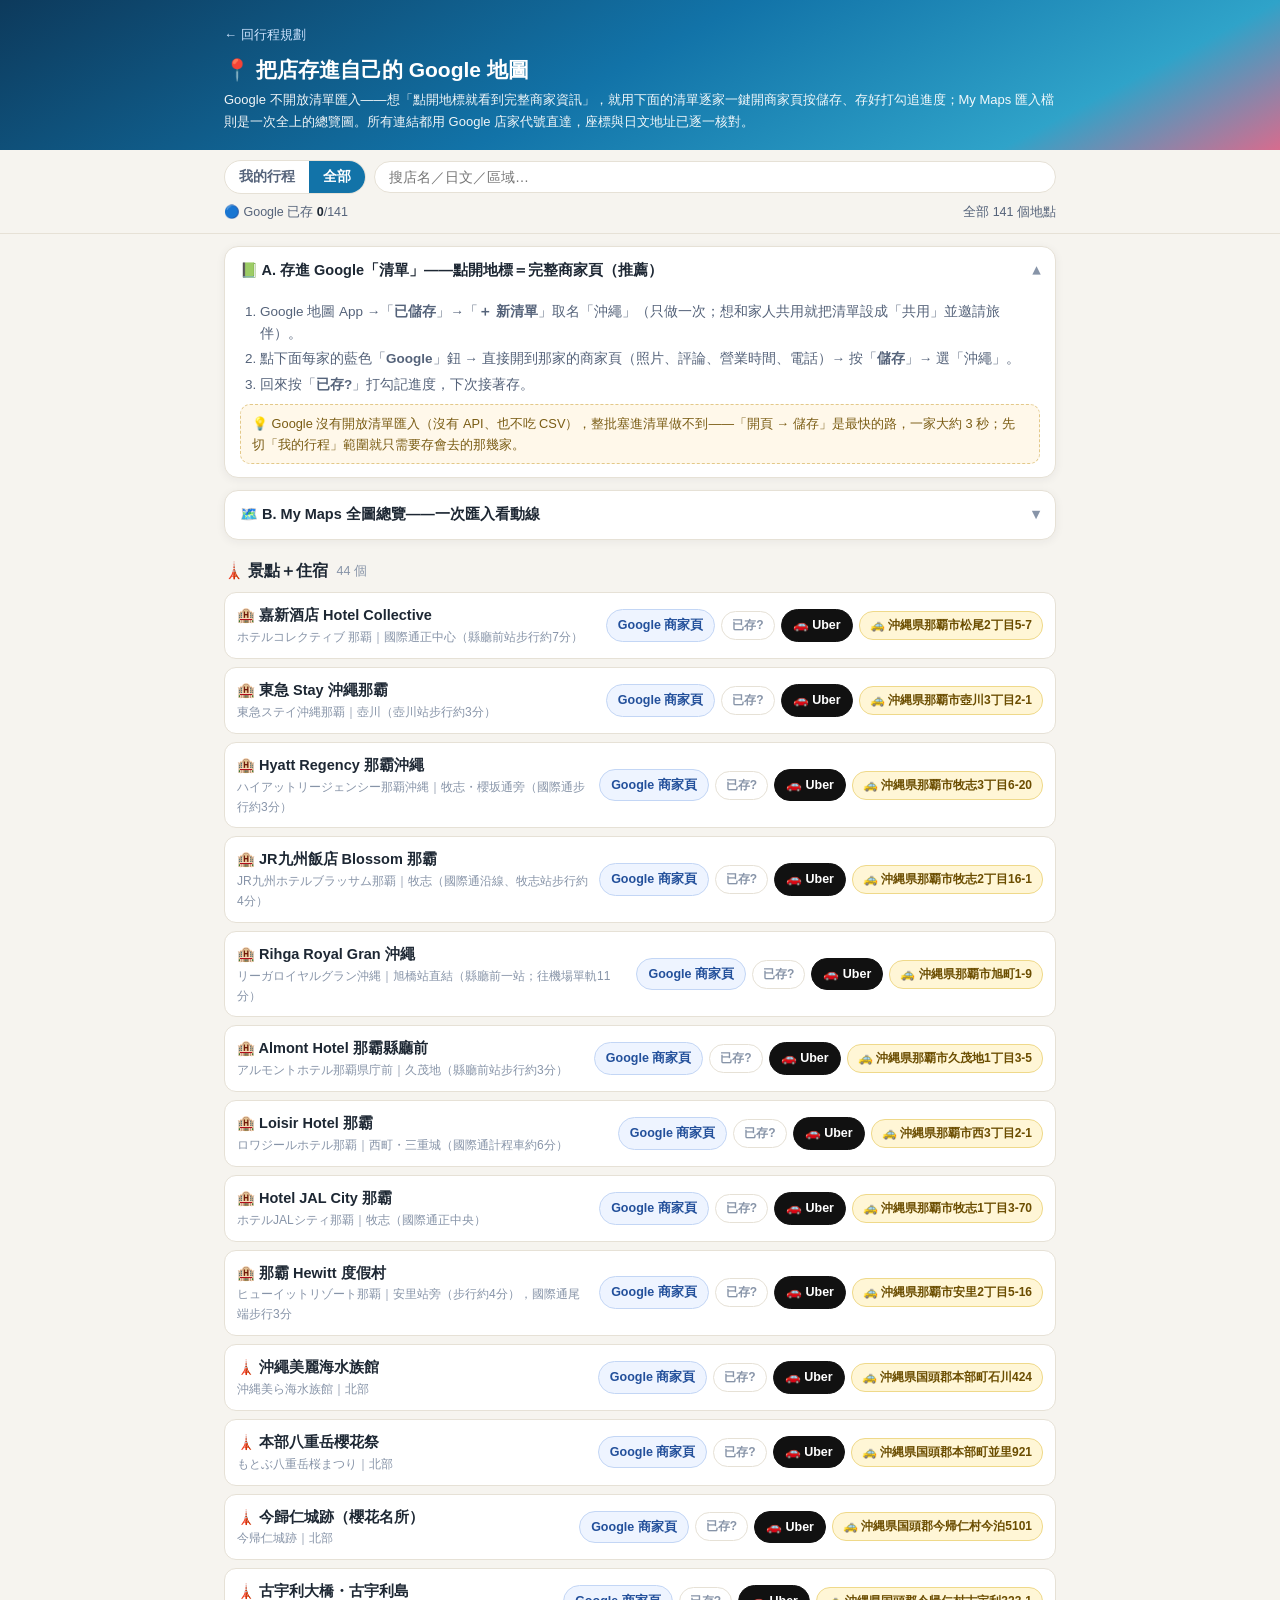
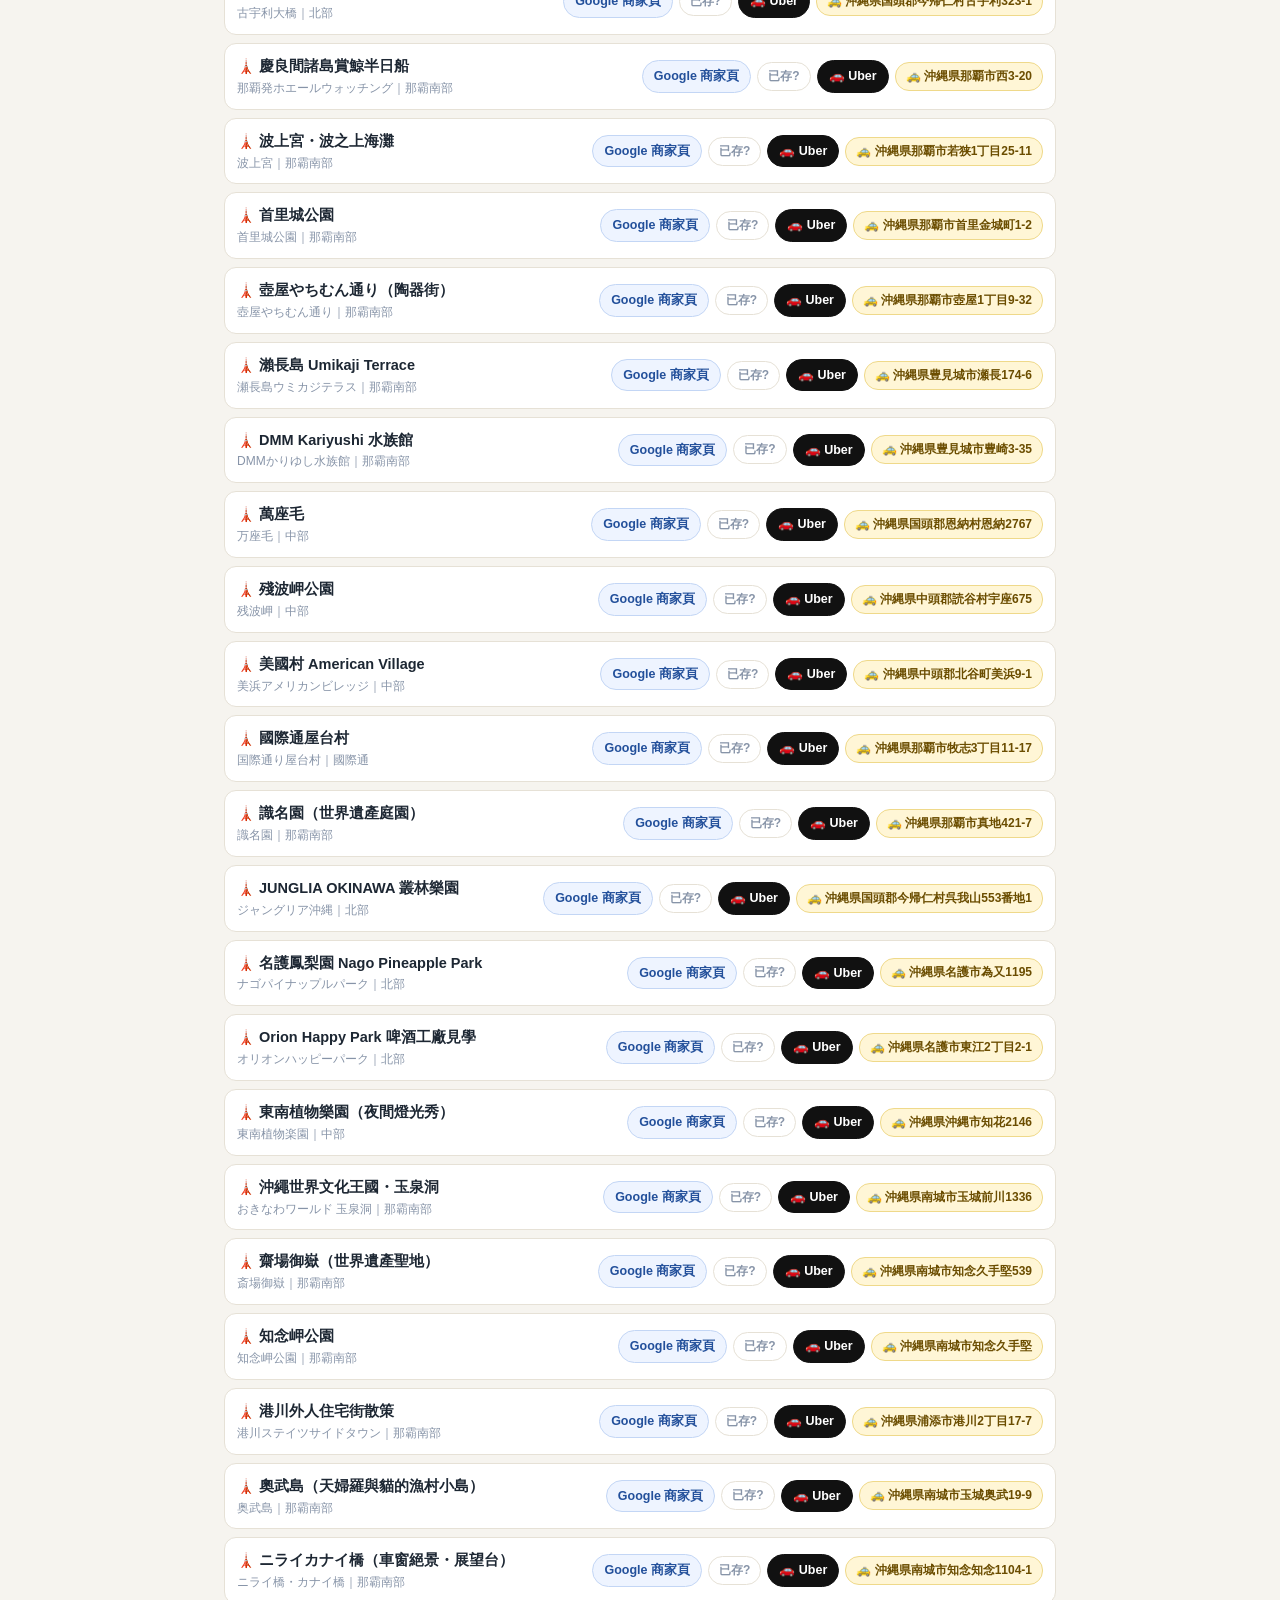
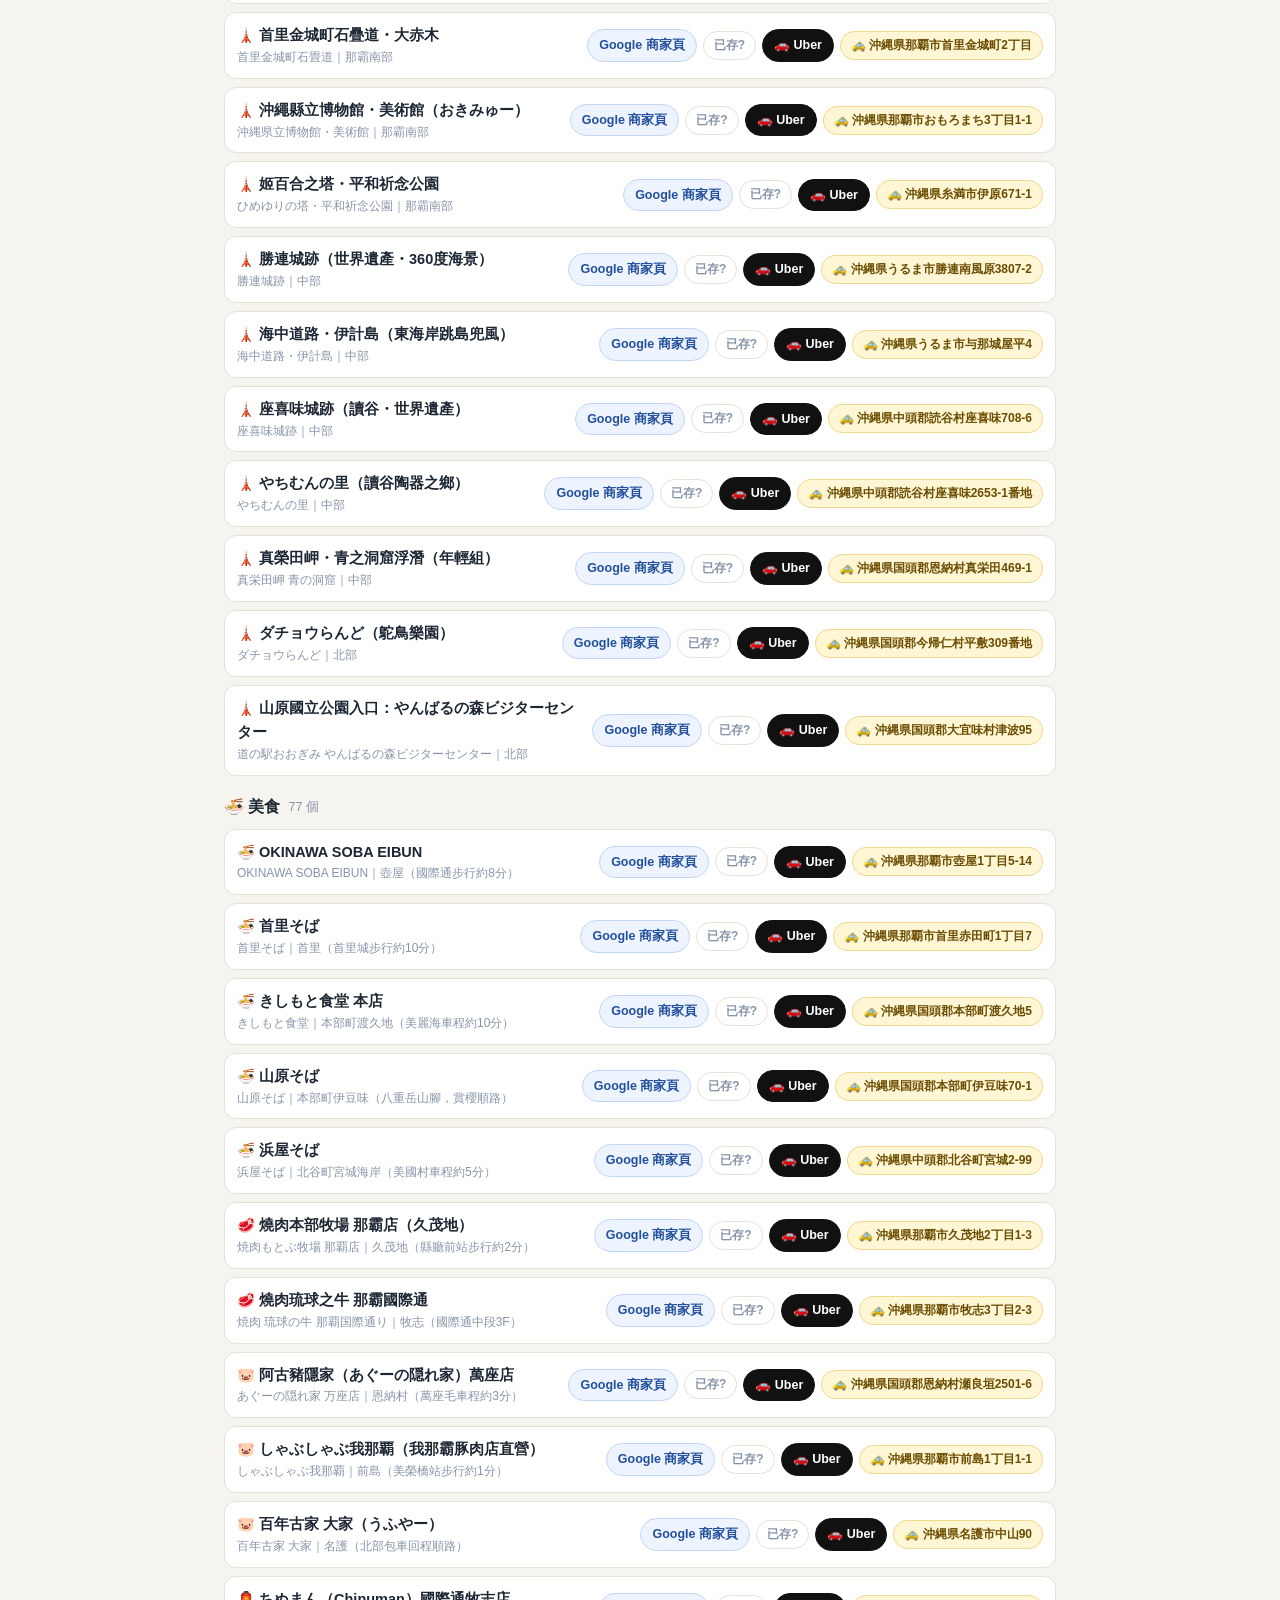
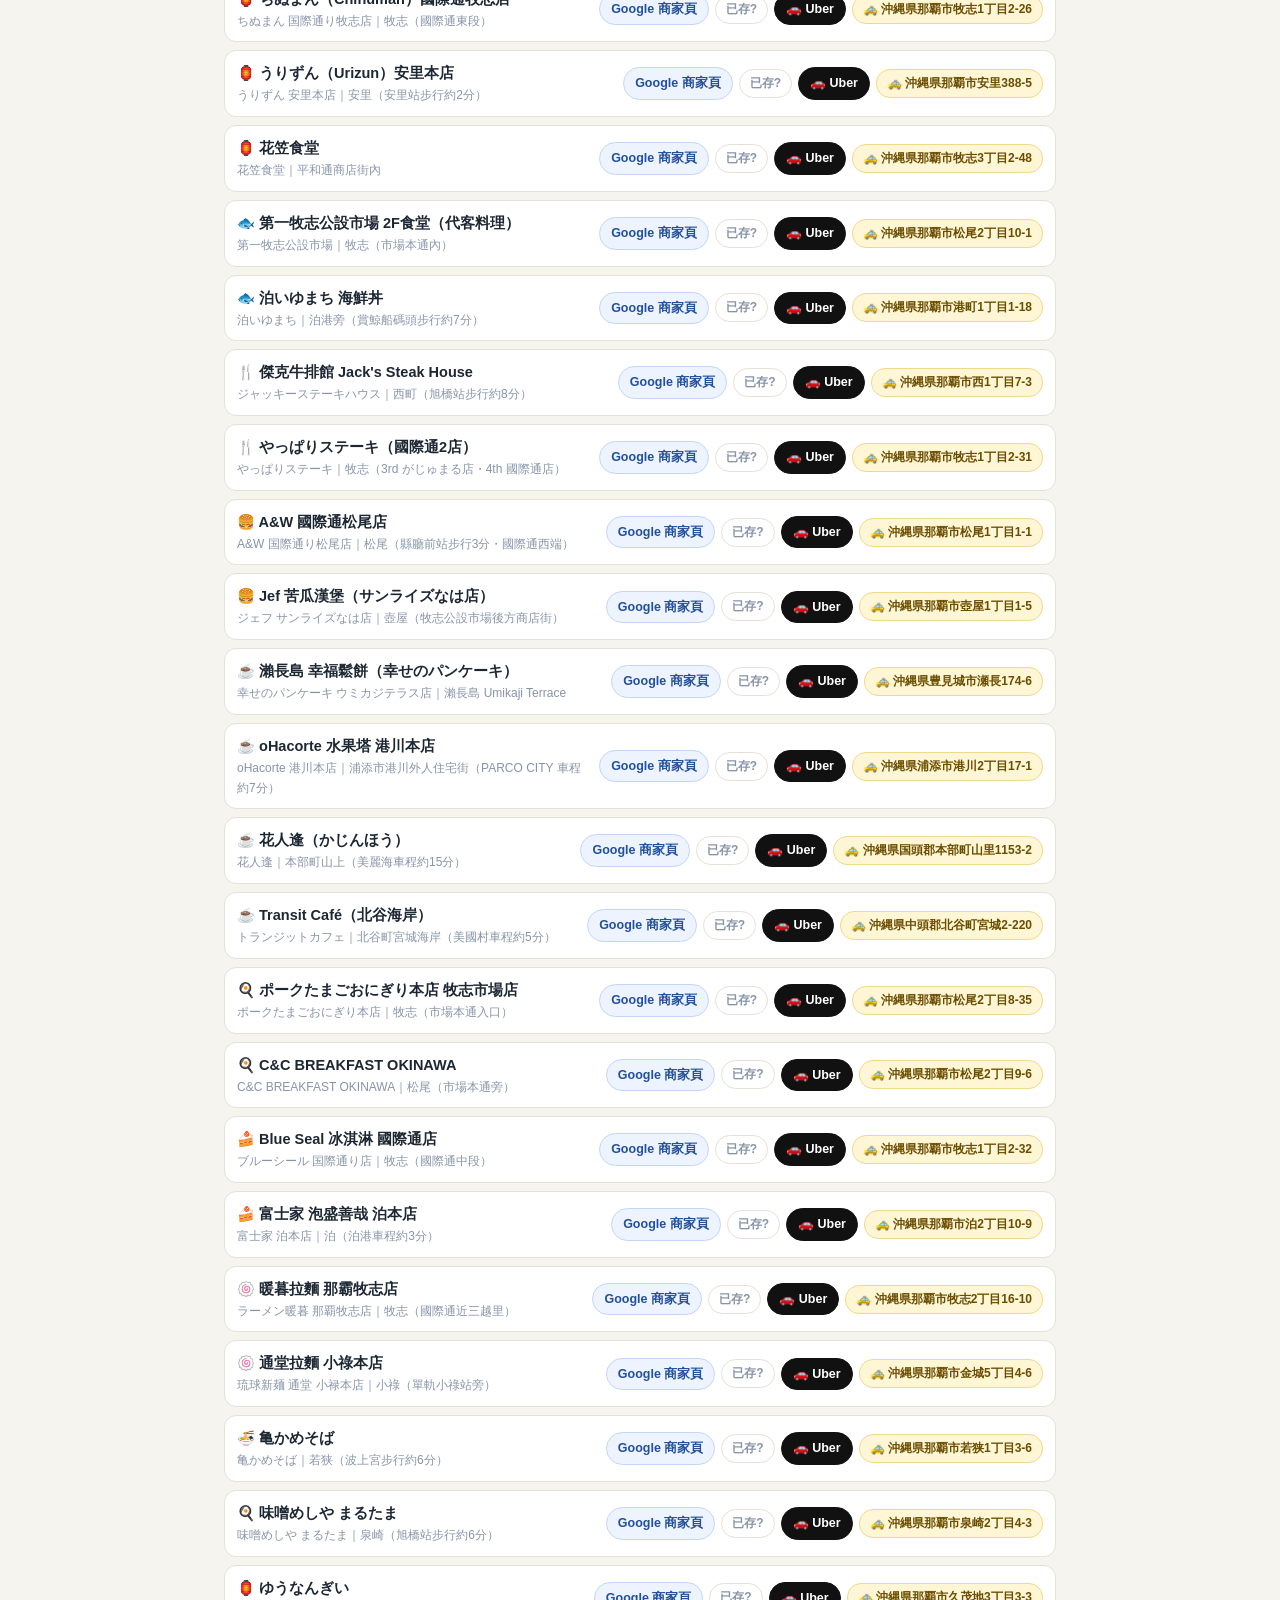
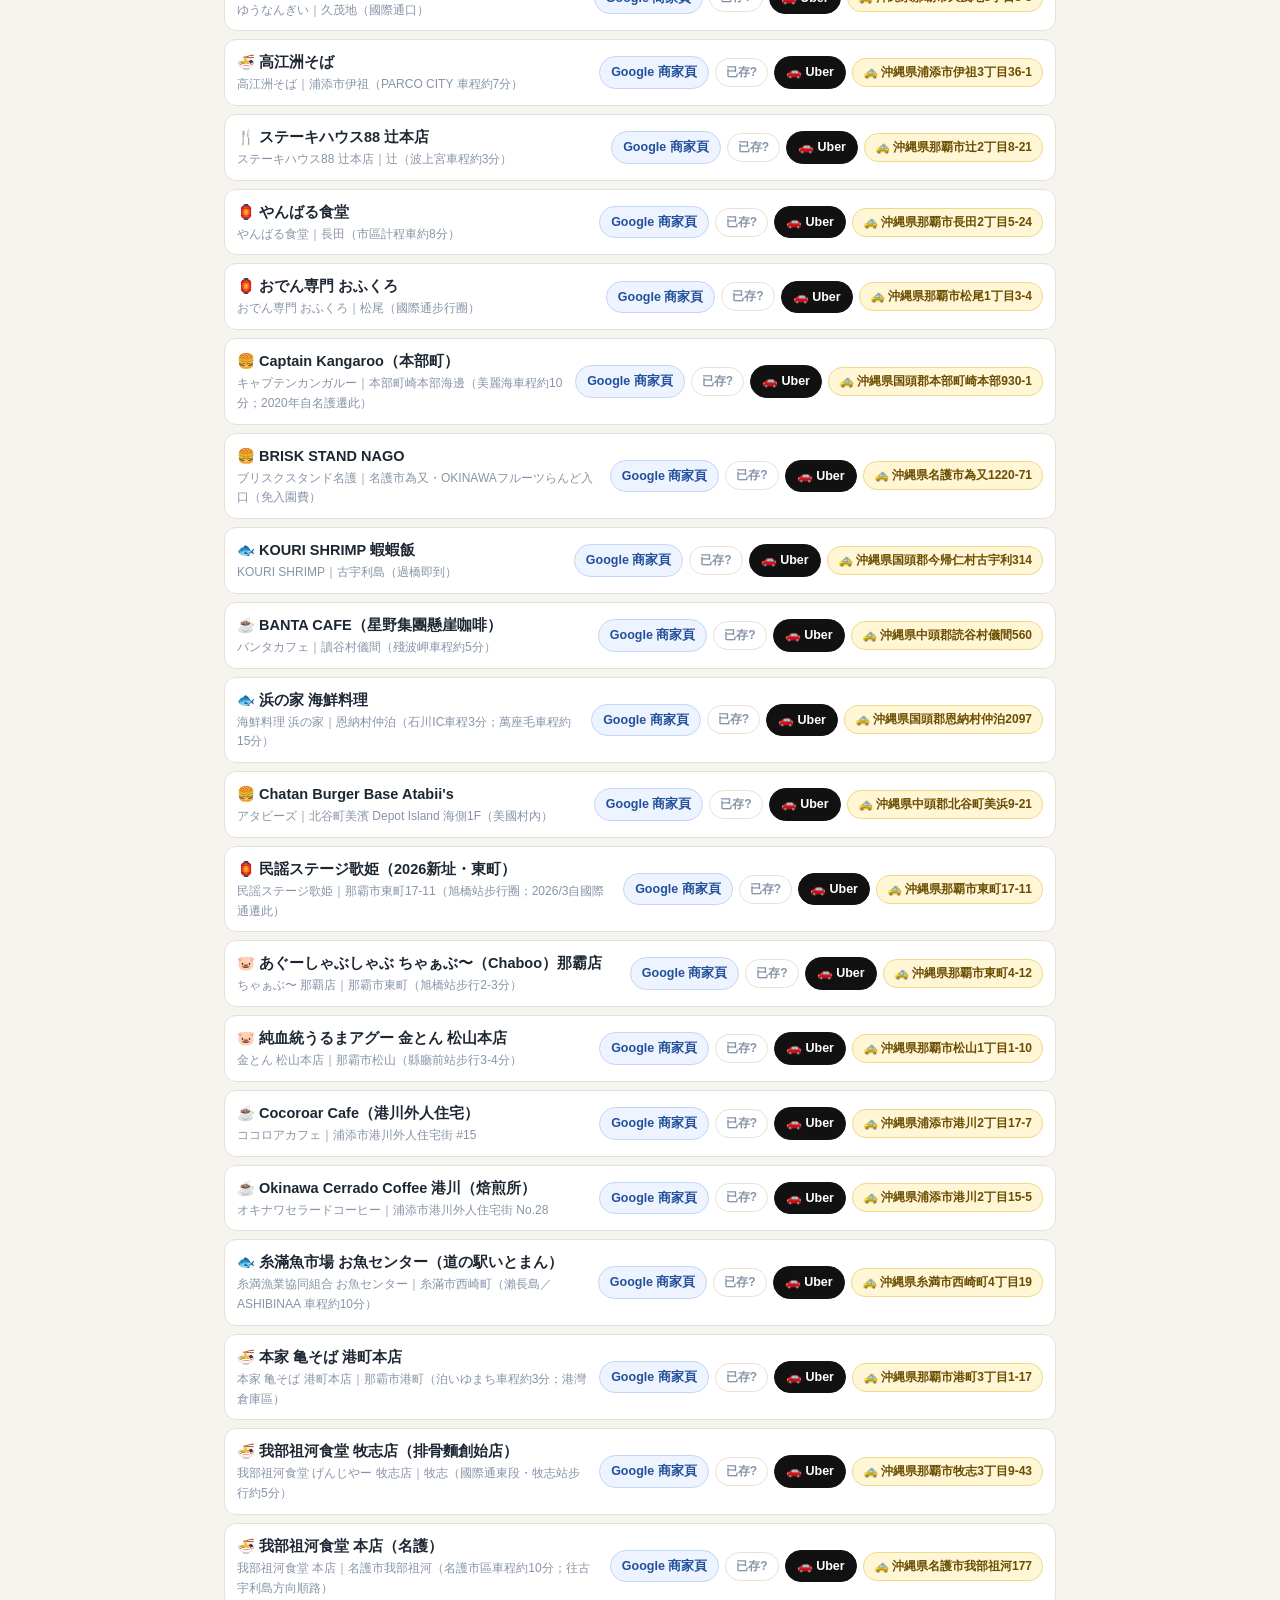
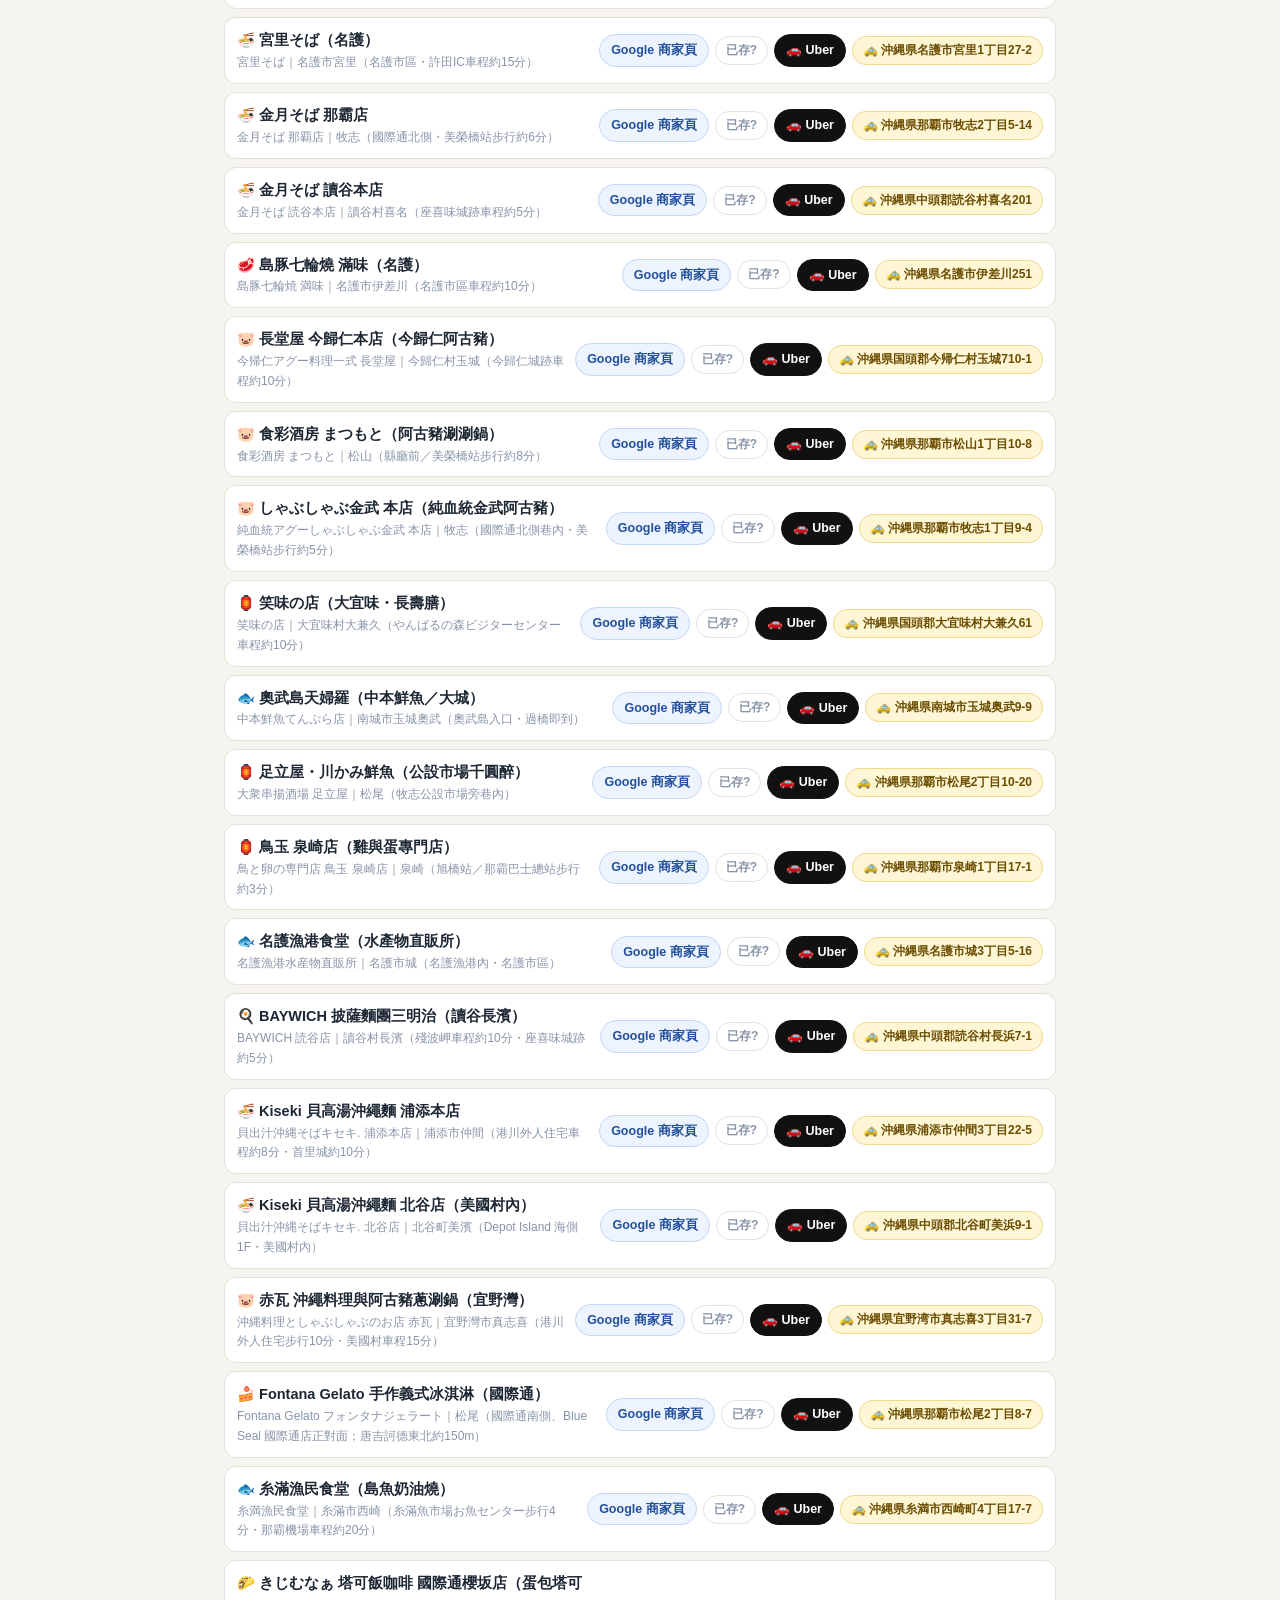
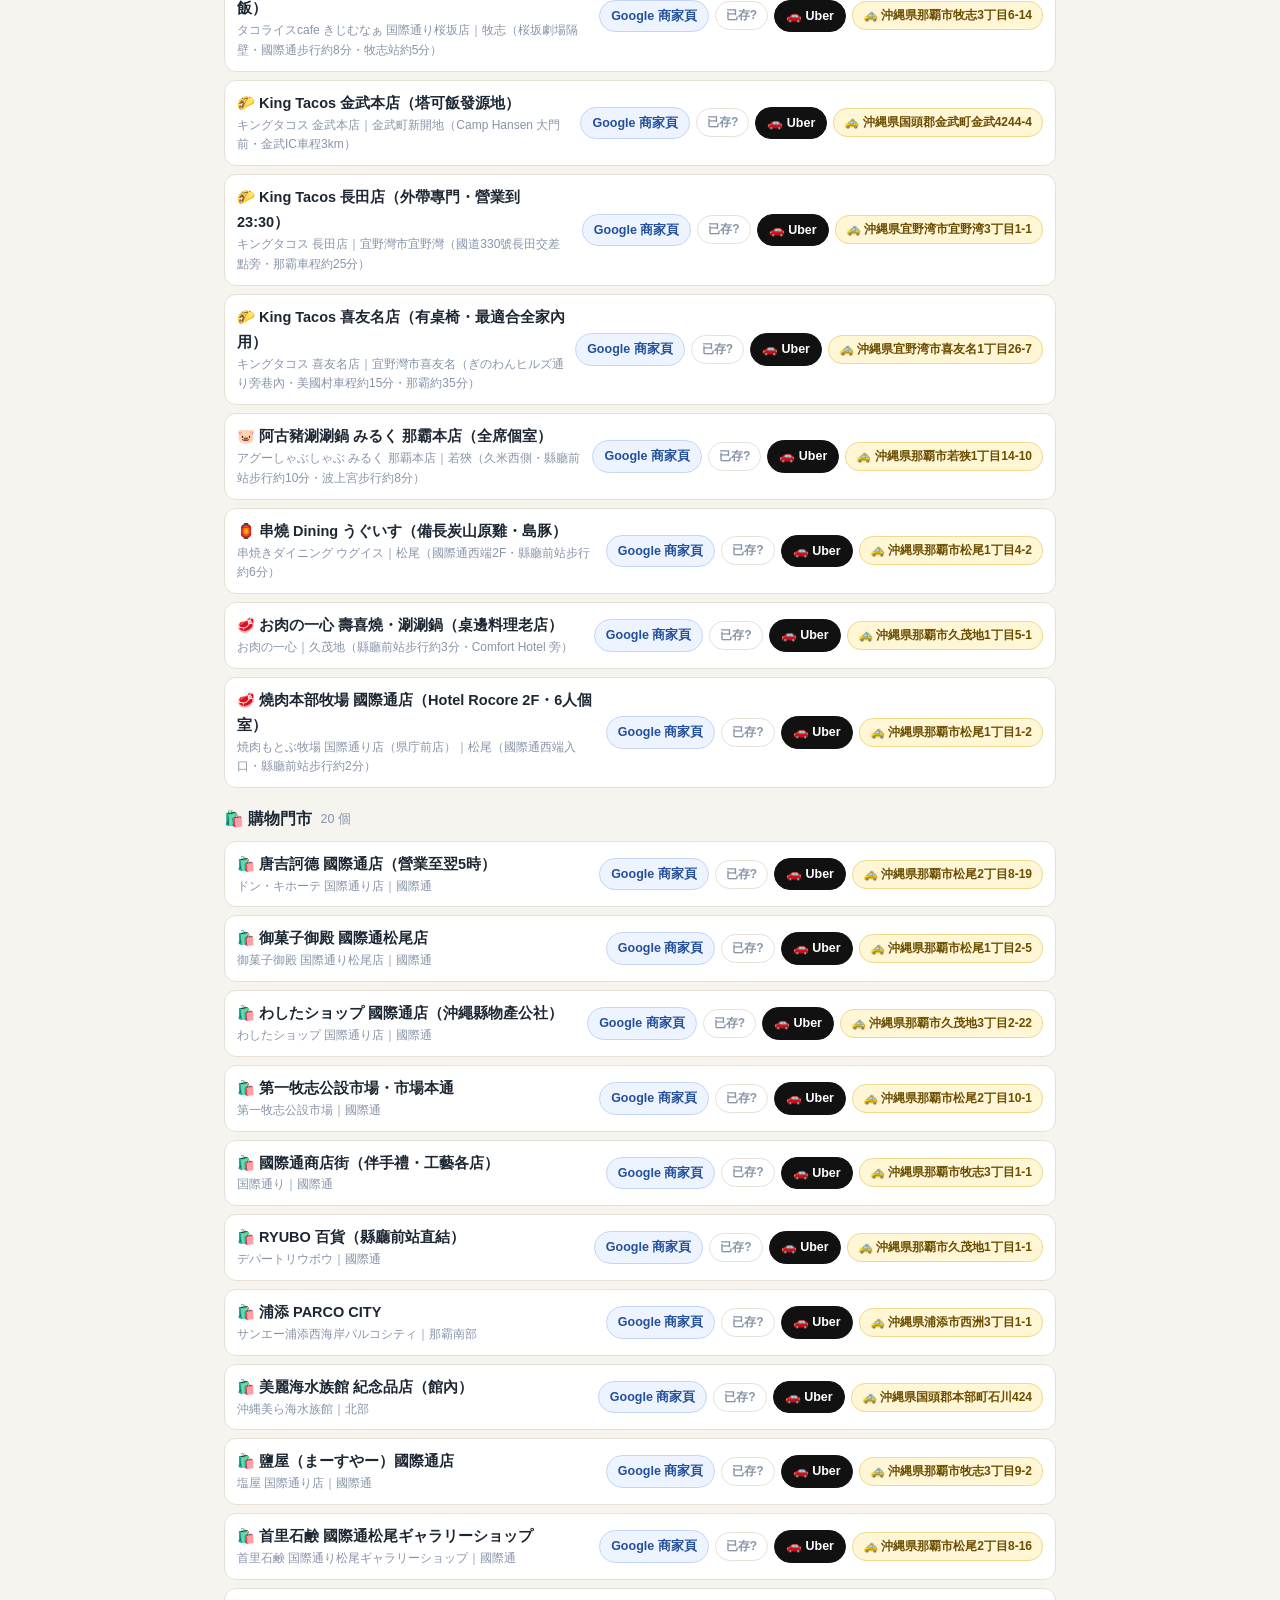
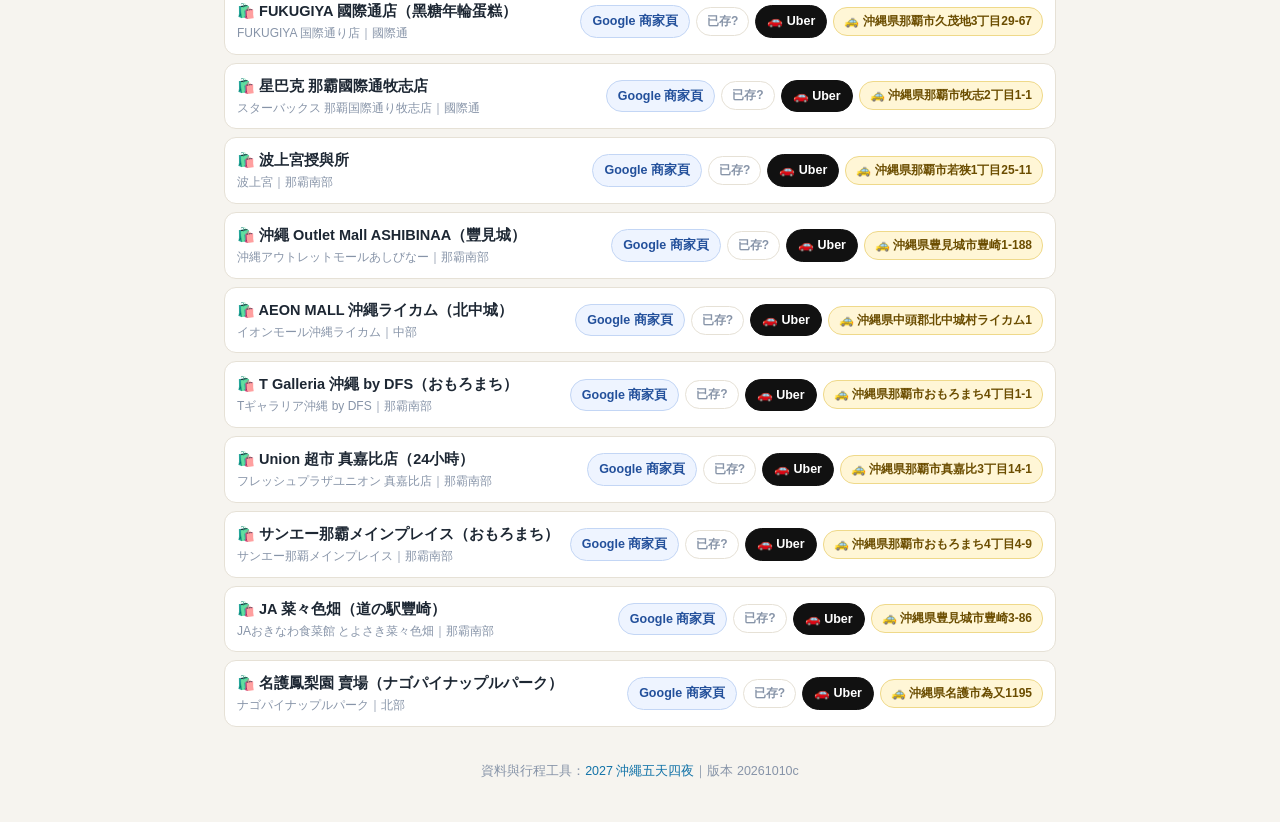
==== savelist.html @ 6171ee76 "v20261010c：抵達日飛機晚到不再連吃兩餐——時段以「到飯店後可出發時間」為準 使用者回報：航班 15:45 抵達、17:05 到飯店，系統仍把燒肉本部牧場塞進「抵達首餐」 （17:45），3." ====
<!DOCTYPE html>
<html lang="zh-Hant">
<head>
<meta charset="UTF-8">
<meta name="viewport" content="width=device-width, initial-scale=1.0, viewport-fit=cover">
<meta http-equiv="Cache-Control" content="no-cache, no-store, must-revalidate">
<meta http-equiv="Pragma" content="no-cache">
<meta http-equiv="Expires" content="0">
<title>存進 Google 地圖｜2027 沖繩五天四夜</title>
<link rel="icon" href="data:image/svg+xml,<svg xmlns=%22http://www.w3.org/2000/svg%22 viewBox=%220 0 100 100%22><text y=%22.9em%22 font-size=%2290%22>📍</text></svg>">
<style>
:root{--bg:#f6f4ef;--card:#fff;--ink:#1d2733;--ink2:#55637a;--ink3:#8794a8;--line:#e6e1d6;--ocean:#1273a8;--deep:#0d3a5c;--ok:#1f9d63;--sun:#f5a623}
*{box-sizing:border-box;margin:0;padding:0}
body{font-family:"Noto Sans TC","PingFang TC","Microsoft JhengHei",-apple-system,sans-serif;background:var(--bg);color:var(--ink);line-height:1.65;font-size:15px}
.wrap{max-width:860px;margin:0 auto;padding:0 14px}
a{color:var(--ocean);text-decoration:none}
button{font-family:inherit;cursor:pointer}
header{background:linear-gradient(152deg,#0d3a5c 0%,#1273a8 48%,#2fa3c9 82%,#d76c8e 100%);color:#fff;padding:22px 0 18px}
header .back{color:#cfe4ff;font-size:13px}
header h1{font-size:21px;margin:6px 0 2px}
header .sub{font-size:13px;opacity:.94}
.ctl{position:sticky;top:0;z-index:20;background:var(--bg);border-bottom:1px solid var(--line);padding:10px 0}
.ctl .row{display:flex;gap:8px;flex-wrap:wrap;align-items:center}
.seg{display:flex;border:1.5px solid var(--line);border-radius:999px;overflow:hidden;background:#fff}
.seg button{border:none;background:none;padding:7px 14px;font-size:13.5px;font-weight:700;color:var(--ink2)}
.seg button.on{background:var(--ocean);color:#fff}
#q{flex:1;min-width:140px;border:1.5px solid var(--line);border-radius:999px;padding:7px 14px;font-size:14px;outline:none;background:#fff}
#q:focus{border-color:var(--ocean)}
.prog{font-size:12.5px;color:var(--ink2);width:100%;display:flex;gap:14px;flex-wrap:wrap}
.prog b{color:var(--ink)}
details{background:var(--card);border:1px solid var(--line);border-radius:14px;margin:12px 0;box-shadow:0 2px 10px rgba(29,39,51,.06)}
details summary{cursor:pointer;list-style:none;padding:12px 15px;font-weight:800;font-size:14.5px}
details summary::-webkit-details-marker{display:none}
details summary::after{content:'▾';float:right;color:var(--ink3);transition:.15s}
details[open] summary::after{transform:rotate(180deg)}
details .bd{padding:0 15px 13px;font-size:13.5px;color:var(--ink2)}
details .bd ol{padding-left:20px;margin:6px 0}
details .bd li{margin:3px 0}
.csvbtns{display:flex;gap:8px;flex-wrap:wrap;margin:8px 0 4px}
.csvbtns button{border:1.5px solid var(--ocean);background:#f2f9ff;color:var(--deep);border-radius:999px;padding:7px 14px;font-size:13px;font-weight:700}
.csvbtns button:active{background:var(--ocean);color:#fff}
.tip{background:#fff8ea;border:1px dashed #e3c98a;border-radius:10px;padding:8px 11px;font-size:12.8px;color:#7a5c14;margin-top:8px}
h2.sec{font-size:16px;margin:18px 0 8px;display:flex;align-items:center;gap:8px}
h2.sec small{font-weight:400;color:var(--ink3);font-size:12.5px}
.it{background:var(--card);border:1px solid var(--line);border-radius:12px;padding:10px 12px;margin-bottom:8px;display:flex;gap:10px;align-items:center;flex-wrap:wrap}
.it.done{opacity:.5}
.it .nm{flex:1;min-width:180px}
.it .nm b{font-size:14.5px}
.it .nm .jp{display:block;font-size:12px;color:var(--ink3)}
.it .btns{display:flex;gap:6px;align-items:center;flex-wrap:wrap}
.it a.go{font-size:12.5px;font-weight:700;border-radius:999px;padding:5px 11px;white-space:nowrap}
.it a.gg{background:#eef4ff;color:#23509b;border:1px solid #c3d6f5}
.it a.ub{background:#111;color:#fff;border:1px solid #111}
.it .ck{font-size:12px;font-weight:700;border-radius:999px;padding:5px 10px;border:1.5px solid var(--line);background:#fff;color:var(--ink3);white-space:nowrap}
.it .ck.on{background:var(--ok);border-color:var(--ok);color:#fff}
.it .ck.ad{background:#fff6d6;border-color:#efd98a;color:#6b4d00;white-space:normal;text-align:left;border-radius:14px}
.it .ck.ad.on{background:#d99a00;border-color:#d99a00;color:#fff}
.empty{color:var(--ink3);text-align:center;padding:26px 0;font-size:13.5px}
footer{padding:26px 0 40px;text-align:center;font-size:12.5px;color:var(--ink3)}
@media print{.ctl,.btns{display:none}}
</style>
</head>
<body>
<header><div class="wrap">
  <a class="back" href="index.html">← 回行程規劃</a>
  <h1>📍 把店存進自己的 Google 地圖</h1>
  <div class="sub">Google 不開放清單匯入——想「點開地標就看到完整商家資訊」，就用下面的清單逐家一鍵開商家頁按儲存、存好打勾追進度；My Maps 匯入檔則是一次全上的總覽圖。所有連結都用 Google 店家代號直達，座標與日文地址已逐一核對。</div>
</div></header>

<div class="ctl"><div class="wrap"><div class="row">
  <div class="seg" id="scopeSeg">
    <button data-sc="mine">我的行程</button>
    <button data-sc="all">全部</button>
  </div>
  <input id="q" type="search" placeholder="搜店名／日文／區域…" autocomplete="off">
  <div class="prog" id="prog"></div>
</div></div></div>

<div class="wrap">
  <details open id="gBox">
    <summary>📗 A. 存進 Google「清單」——點開地標＝完整商家頁（推薦）</summary>
    <div class="bd">
      <ol>
        <li>Google 地圖 App →「<b>已儲存</b>」→「<b>＋ 新清單</b>」取名「沖繩」（只做一次；想和家人共用就把清單設成「共用」並邀請旅伴）。</li>
        <li>點下面每家的藍色「<b>Google</b>」鈕 → 直接開到那家的商家頁（照片、評論、營業時間、電話）→ 按「<b>儲存</b>」→ 選「沖繩」。</li>
        <li>回來按「<b>已存?</b>」打勾記進度，下次接著存。</li>
      </ol>
      <div class="tip">💡 Google 沒有開放清單匯入（沒有 API、也不吃 CSV），整批塞進清單做不到——「開頁 → 儲存」是最快的路，一家大約 3 秒；先切「我的行程」範圍就只需要存會去的那幾家。</div>
    </div>
  </details>
  <details id="mBox">
    <summary>🗺️ B. My Maps 全圖總覽——一次匯入看動線</summary>
    <div class="bd">
      <div class="csvbtns">
        <button data-csv="one">⬇ 全部地點・一檔全包</button>
        <button data-csv="spot">⬇ 景點＋住宿</button>
        <button data-csv="food">⬇ 美食</button>
        <button data-csv="store">⬇ 購物門市</button>
      </div>
      <ol>
        <li><a href="https://mymaps.google.com" target="_blank" rel="noopener">mymaps.google.com</a> →「建立新地圖」→ 圖層「匯入」→ 選剛下載的 CSV；位置欄勾「<b>緯度</b>」＋「<b>經度</b>」，標題選「<b>名稱</b>」。</li>
        <li>一檔全包：樣式改「<b>依資料欄設定樣式：類型</b>」自動分三色；分三檔下載（吃上方範圍切換）＝三個圖層可各自換色。</li>
        <li>釘子的資料卡裡有「<b>Google商家頁</b>」連結與<b>日文地址</b>——點了直接跳到完整商家資訊。</li>
        <li>手機 Google 地圖 App →「已儲存」→ 最下面「地圖」就能開啟這張圖。</li>
      </ol>
      <div class="tip">💡 My Maps 的釘子是「座標點」，點開只有資料卡、不會出現在星號收藏清單——它適合當「一張圖看全部動線」的總覽；要搜尋時看得到、點開有完整資訊，請用上面的 A 清單存法。</div>
    </div>
  </details>

  <div id="list"></div>
</div>

<footer>資料與行程工具：<a href="index.html">2027 沖繩五天四夜</a>｜版本 <span id="ver"></span></footer>

<script src="assets/data.js?v=20261010c"></script>
<script>
(function () {
  'use strict';
  const $ = s => document.querySelector(s);
  const esc = s => String(s == null ? '' : s).replace(/[&<>"']/g, c => ({ '&': '&amp;', '<': '&lt;', '>': '&gt;', '"': '&quot;', "'": '&#39;' }[c]));
  $('#ver').textContent = CONFIG.build;

  const gplace = (q, pid) => 'https://www.google.com/maps/search/?api=1&query=' + encodeURIComponent(q) + (pid ? '&query_place_id=' + encodeURIComponent(pid) : '');
  const uber = r => 'https://m.uber.com/ul/?action=setPickup&pickup=my_location&dropoff[latitude]=' + r.lat + '&dropoff[longitude]=' + r.lng +
    '&dropoff[nickname]=' + encodeURIComponent(r.jp || r.name) + (r.addr ? '&dropoff[formatted_address]=' + encodeURIComponent(r.addr) : '');
  const clTxt = c => (CLUSTERS[c] && CLUSTERS[c].short) || '';
  const zoneCl = z => (ZONES[z] && clTxt(ZONES[z].cluster)) || '';

  /* ── 資料整理：三個分區（景點＋住宿／美食／購物門市）── */
  const usp = new URLSearchParams(location.search);
  let myHotel = usp.get('ht');
  if (!myHotel || !HOTELS[myHotel]) { try { myHotel = localStorage.getItem('oki_hotel_v1'); } catch (e) {} }
  if (!myHotel || !HOTELS[myHotel]) myHotel = 'collective';

  const rows = [];
  Object.entries(HOTELS).forEach(([k, h]) => {
    const L = h.links || {};
    rows.push({ key: 'h:' + k, sec: 'spot', icon: '🏨', name: h.name, jp: L.g || '', area: h.area || '', lat: h.lat, lng: h.lng,
      cat: '住宿', zone: zoneCl(h.zone), g: L.g || h.name, gpid: L.gpid || '', addr: L.addr || '', tel: L.tel || '',
      note: (k === myHotel ? '住宿基地｜' : '住宿候選｜') + (h.tag || '') });
  });
  SPOTS.forEach(s => {
    const m = META[s.id] || {}, L = s.links || {};
    rows.push({ key: s.id, sec: 'spot', icon: '🗼', name: s.name, jp: s.jp || '', area: clTxt(s.cluster), lat: m.lat, lng: m.lng,
      cat: '景點', zone: clTxt(s.cluster), g: L.g || s.jp || s.name, gpid: L.gpid || '', addr: L.addr || '', tel: L.tel || '',
      note: (s.price ? s.price + '｜' : '') + (s.desc || '').slice(0, 60) });
  });
  FOODS.forEach(f => {
    const m = META[f.id] || {}, L = f.links || {};
    const fc = FOOD_CATS[f.cat] || {};
    rows.push({ key: f.id, sec: 'food', icon: fc.icon || '🍜', name: f.name, jp: f.jp || '', area: f.area || clTxt(f.cluster), lat: m.lat, lng: m.lng,
      cat: fc.label || '美食', zone: clTxt(f.cluster), g: L.g || f.jp || f.name, gpid: L.gpid || '', addr: L.addr || '', tel: L.tel || '',
      note: (f.price ? f.price + '｜' : '') + (f.order || f.desc || '').slice(0, 80) });
  });
  Object.entries(STORES).forEach(([k, s]) => {
    if (k === 'cvs') return; // 泛稱超商不放地圖
    const L = s.links || {};
    rows.push({ key: 'st:' + k, sec: 'store', icon: '🛍️', name: s.name, jp: L.g || '', area: zoneCl(s.zone), lat: s.lat, lng: s.lng,
      cat: '購物門市', zone: zoneCl(s.zone), g: L.g || s.name, gpid: L.gpid || '', addr: L.addr || '', tel: L.tel || '',
      note: (s.note || '').slice(0, 70) });
  });

  /* ── 「我的行程」範圍：勾選（?s= 或 localStorage）＋由勾選商品推出的門市＋住宿基地 ── */
  function mineKeys() {
    let sel = [];
    if (usp.get('s')) sel = usp.get('s').split('.').filter(Boolean);
    else { try { sel = JSON.parse(localStorage.getItem('oki_sel_v2') || '[]') || []; } catch (e) {} }
    const ks = new Set(['h:' + myHotel]);
    const stores = new Set();
    sel.forEach(id => {
      if (/^[sf]\d/.test(id)) ks.add(id);
      else if (META[id] && META[id].store) stores.add(META[id].store);
    });
    try {
      const sp = JSON.parse(localStorage.getItem('oki_stpin_v1') || '{}') || {};
      Object.keys(sp).forEach(k => stores.add(k));
    } catch (e) {}
    stores.forEach(k => ks.add('st:' + k));
    return { ks, selCount: sel.length };
  }

  /* ── 進度（打勾）── */
  let done = {};
  try { done = JSON.parse(localStorage.getItem('oki_maps_done_v1') || '{}') || {}; } catch (e) {}
  const saveDone = () => { try { localStorage.setItem('oki_maps_done_v1', JSON.stringify(done)); } catch (e) {} };

  /* ── 畫面 ── */
  const SECS = [['spot', '🗼 景點＋住宿'], ['food', '🍜 美食'], ['store', '🛍️ 購物門市']];
  let scope = 'mine', q = '';
  const mine = mineKeys();
  if (!mine.selCount) scope = 'all';

  function visible() {
    let list = rows;
    if (scope === 'mine') list = rows.filter(r => mine.ks.has(r.key));
    if (q) { const s = q.toLowerCase(); list = list.filter(r => (r.name + r.jp + r.area + r.addr).toLowerCase().includes(s)); }
    return list;
  }

  function render() {
    document.querySelectorAll('#scopeSeg button').forEach(b => b.classList.toggle('on', b.dataset.sc === scope));
    const list = visible();
    let html = '';
    SECS.forEach(([sec, label]) => {
      const part = list.filter(r => r.sec === sec);
      if (!part.length) return;
      html += `<h2 class="sec">${label} <small>${part.length} 個</small></h2>`;
      part.forEach(r => {
        const d = done[r.key] || {};
        html += `<div class="it ${d.g ? 'done' : ''}" data-key="${esc(r.key)}">
          <div class="nm"><b>${r.icon} ${esc(r.name)}</b><span class="jp">${esc(r.jp)}${r.area ? '｜' + esc(r.area) : ''}</span></div>
          <div class="btns">
            <a class="go gg" href="${esc(gplace(r.g + (r.addr ? ' ' + r.addr : ''), r.gpid))}" target="_blank" rel="noopener">Google 商家頁</a>
            <button class="ck ${d.g ? 'on' : ''}" data-ck="g">${d.g ? '✓ 已存' : '已存?'}</button>
            ${r.lat ? `<a class="go ub" href="${esc(uber(r))}" target="_blank" rel="noopener">🚗 Uber</a>` : ''}
            ${r.addr ? `<button class="ck ad" data-addr="${esc(r.addr)}" title="複製日文地址，貼到 GO／DiDi／Uber 目的地或拿給司機看">🚕 ${esc(r.addr)}</button>` : ''}
          </div></div>`;
      });
    });
    $('#list').innerHTML = html || '<div class="empty">這個範圍沒有項目——切到「全部」看看，或換個關鍵字</div>';
    const gD = list.filter(r => (done[r.key] || {}).g).length;
    $('#prog').innerHTML = `<span>🔵 Google 已存 <b>${gD}</b>/${list.length}</span>` +
      (scope === 'mine' ? `<span style="margin-left:auto">依你目前的勾選（${mine.selCount} 項）＋住宿基地</span>` : `<span style="margin-left:auto">全部 ${rows.length} 個地點</span>`);
  }

  $('#list').addEventListener('click', e => {
    const ab = e.target.closest('button[data-addr]');
    if (ab) { // 日文地址一鍵複製（叫車用）
      const addr = ab.dataset.addr, old = ab.innerHTML;
      const ok = () => { ab.innerHTML = '✅ 地址已複製'; ab.classList.add('on'); setTimeout(() => { ab.innerHTML = old; ab.classList.remove('on'); }, 2200); };
      const fb = () => { const ta = document.createElement('textarea'); ta.value = addr; ta.style.position = 'fixed'; ta.style.opacity = '0'; document.body.appendChild(ta); ta.select(); try { document.execCommand('copy'); ok(); } catch (x) { alert('複製失敗，請手動長按選取'); } document.body.removeChild(ta); };
      if (navigator.clipboard && navigator.clipboard.writeText) navigator.clipboard.writeText(addr).then(ok).catch(fb); else fb();
      return;
    }
    const b = e.target.closest('button[data-ck]');
    if (!b) return;
    const key = b.closest('.it').dataset.key, which = b.dataset.ck;
    done[key] = done[key] || {};
    done[key][which] = done[key][which] ? 0 : 1;
    saveDone(); render();
  });
  $('#scopeSeg').addEventListener('click', e => {
    const b = e.target.closest('button[data-sc]');
    if (!b) return;
    scope = b.dataset.sc; render();
  });
  $('#q').addEventListener('input', e => { q = e.target.value.trim(); render(); });

  /* ── My Maps CSV 匯出 ──
     My Maps 的匯入器很挑：標題列不能帶引號（會把引號算進欄名、判成非法字元），
     也不需要 BOM——所以標題列一律裸寫，資料格只在含逗號／引號／換行時才加引號 */
  const CSVH = '名稱,日文名,緯度,經度,類型,分類,區域,備註,日文地址,電話,Google商家頁';
  const SEC_LABEL = { spot: '景點・住宿', food: '美食', store: '購物門市' };
  const cell = v => {
    const s = String(v == null ? '' : v);
    return /[",\n\r]/.test(s) ? '"' + s.replace(/"/g, '""') + '"' : s;
  };
  document.querySelectorAll('[data-csv]').forEach(btn => btn.addEventListener('click', () => {
    const sec = btn.dataset.csv;
    // 「一檔全包」固定匯出全部地點，不受上方範圍與搜尋影響
    const part = sec === 'one'
      ? rows.filter(r => r.lat && r.lng)
      : visible().filter(r => r.sec === sec && r.lat && r.lng);
    if (!part.length) { alert('目前範圍裡沒有這一類的項目，先切到「全部」再匯出'); return; }
    const lines = [CSVH];
    part.forEach(r => lines.push([r.name, r.jp, r.lat, r.lng, SEC_LABEL[r.sec], r.cat, r.zone, r.note, r.addr, r.tel,
      gplace(r.g + (r.addr ? ' ' + r.addr : ''), r.gpid)].map(cell).join(',')));
    const blob = new Blob([lines.join('\r\n')], { type: 'text/csv;charset=utf-8' });
    const a = document.createElement('a');
    a.href = URL.createObjectURL(blob);
    a.download = sec === 'one'
      ? `沖繩MyMaps匯入-全部${part.length}點一檔全包.csv`
      : `沖繩MyMaps匯入-${{ spot: '景點與住宿', food: '美食', store: '購物門市' }[sec]}-${scope === 'mine' ? '我的行程' : '全部'}${part.length}個.csv`;
    document.body.appendChild(a); a.click();
    setTimeout(() => { URL.revokeObjectURL(a.href); a.remove(); }, 800);
  }));

  render();
})();
</script>
</body>
</html>
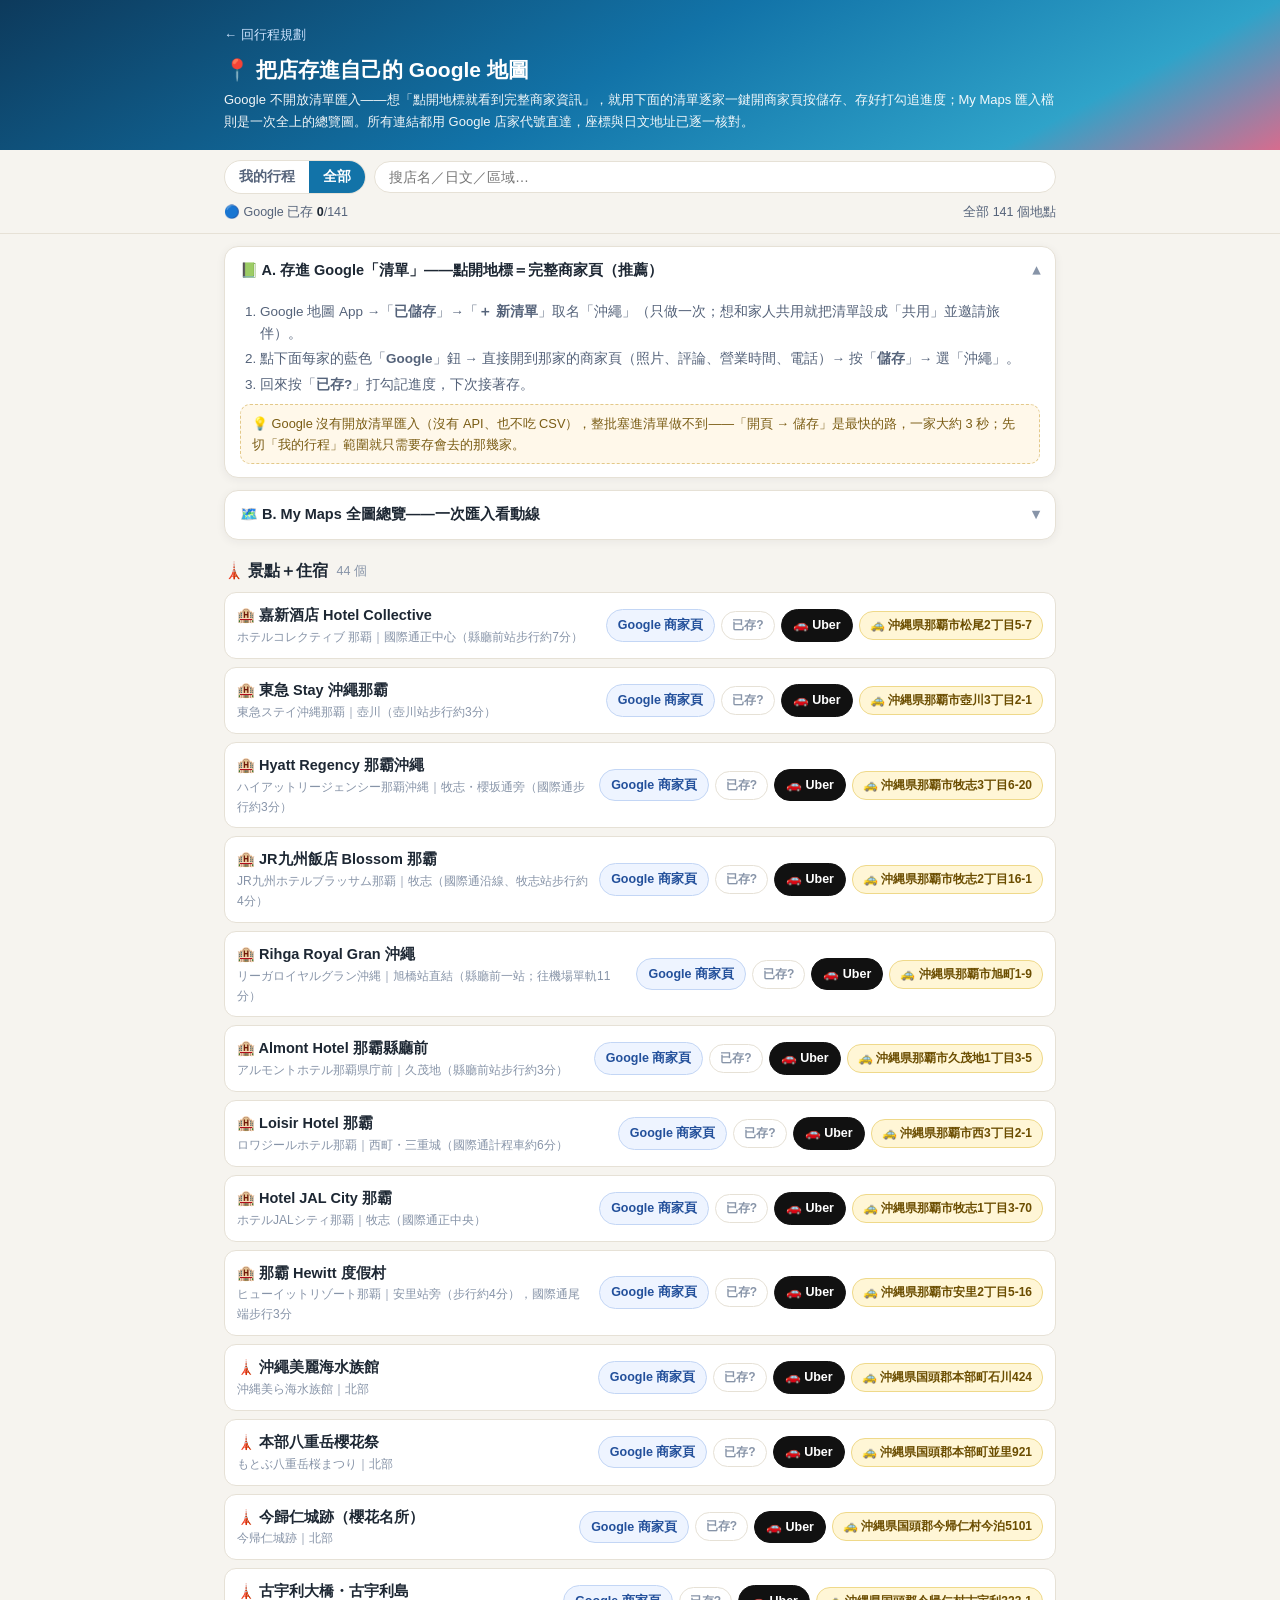
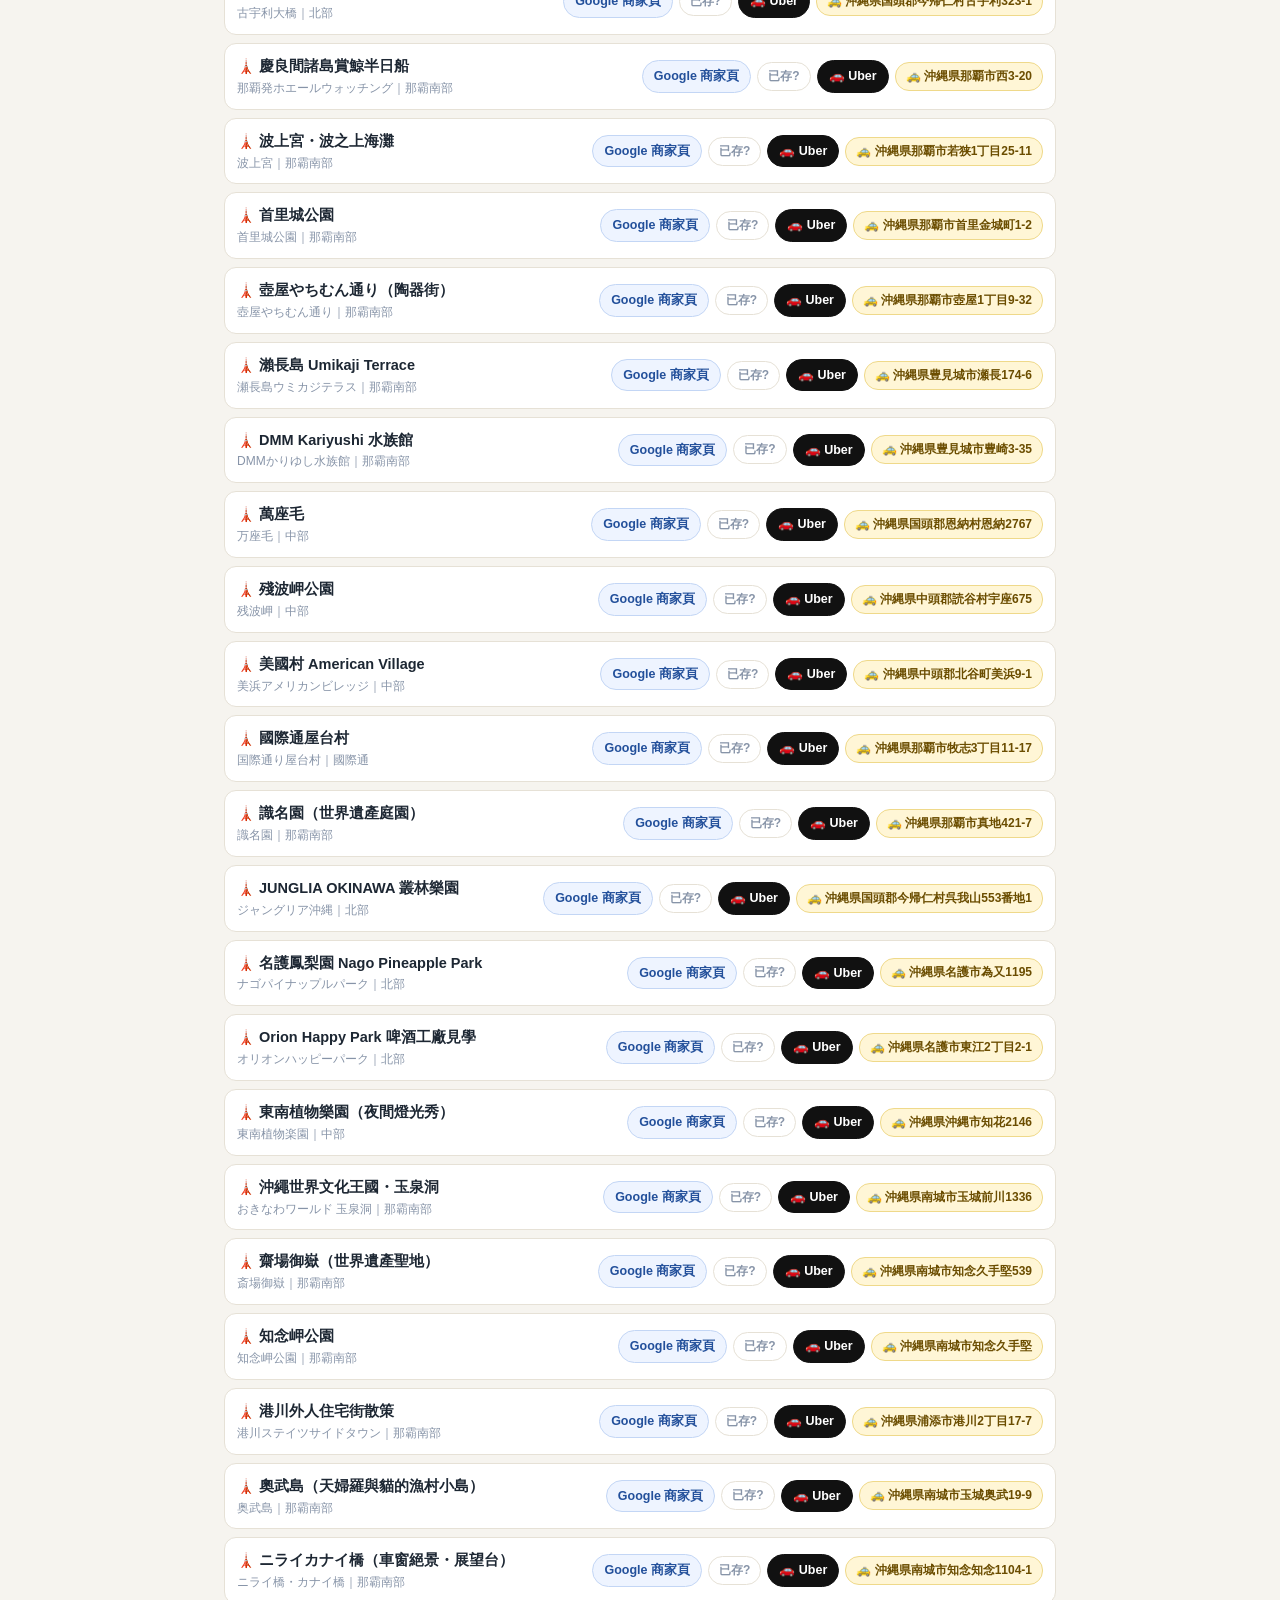
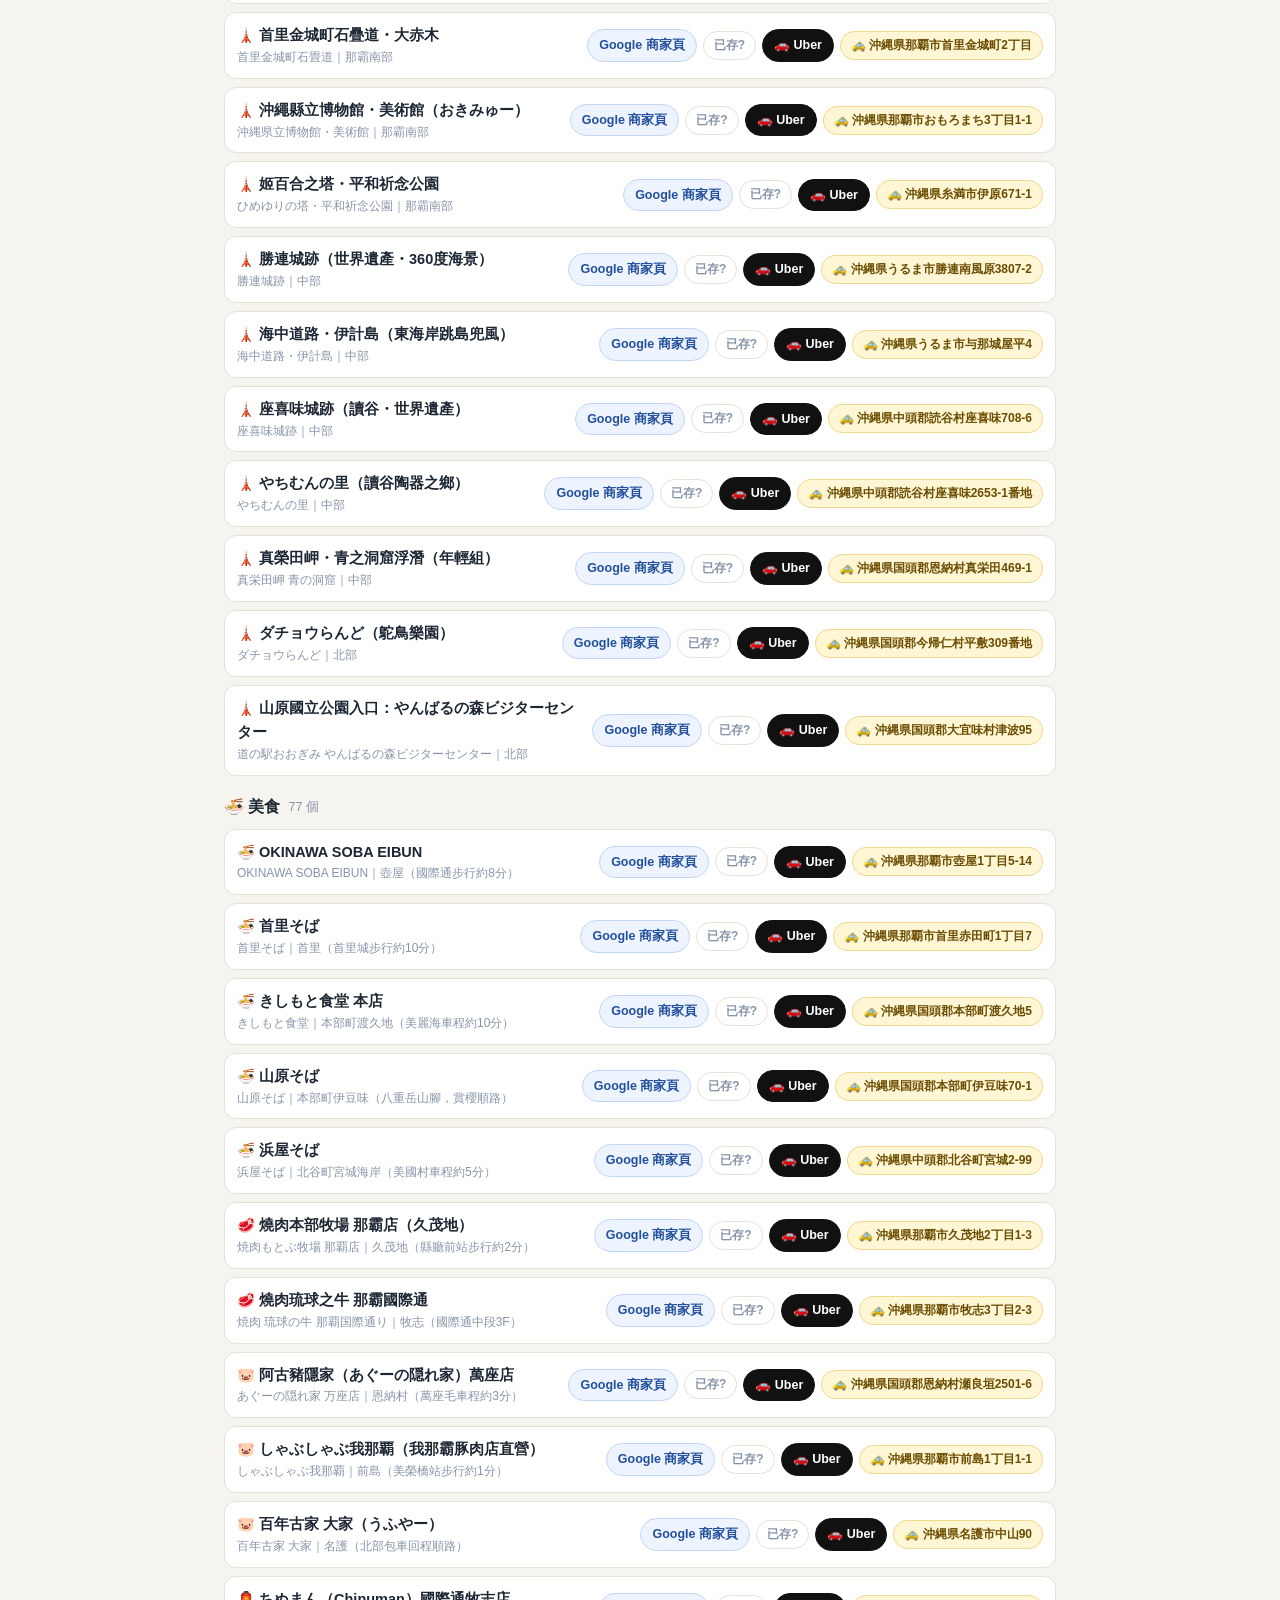
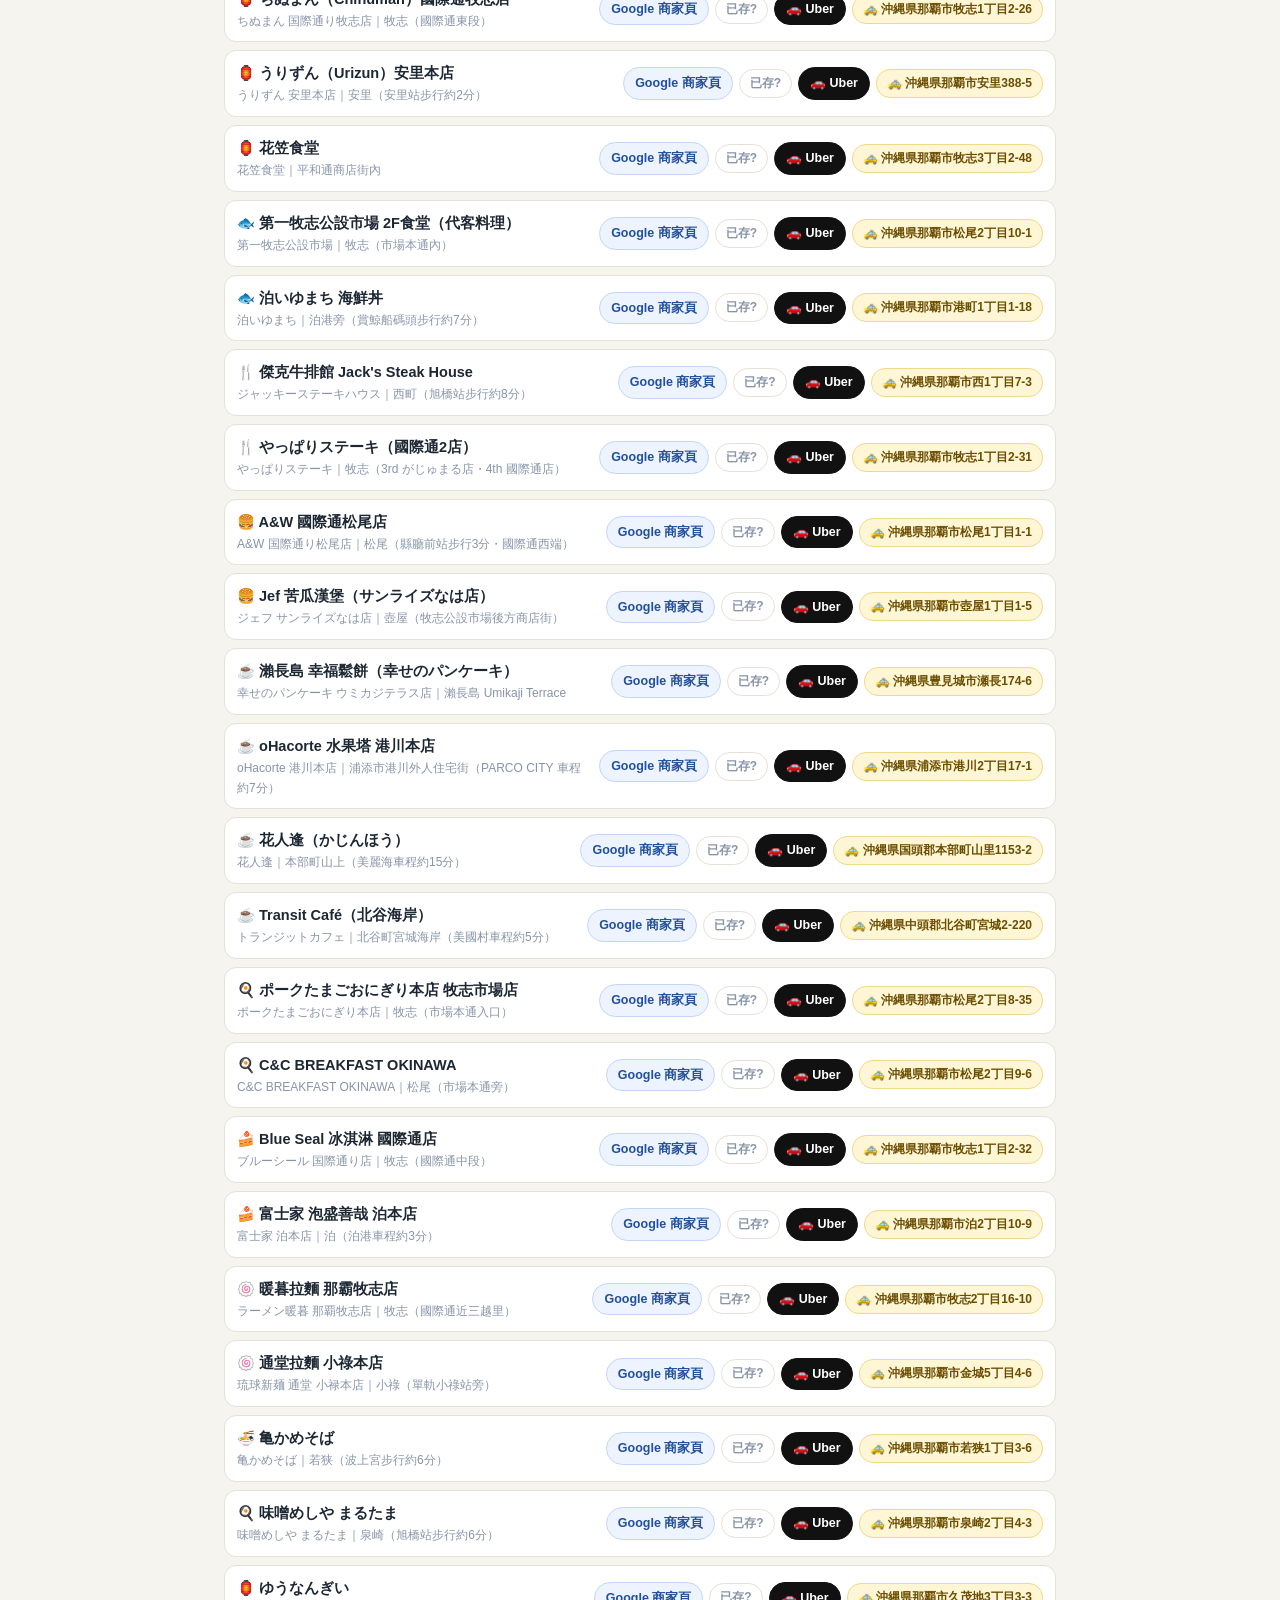
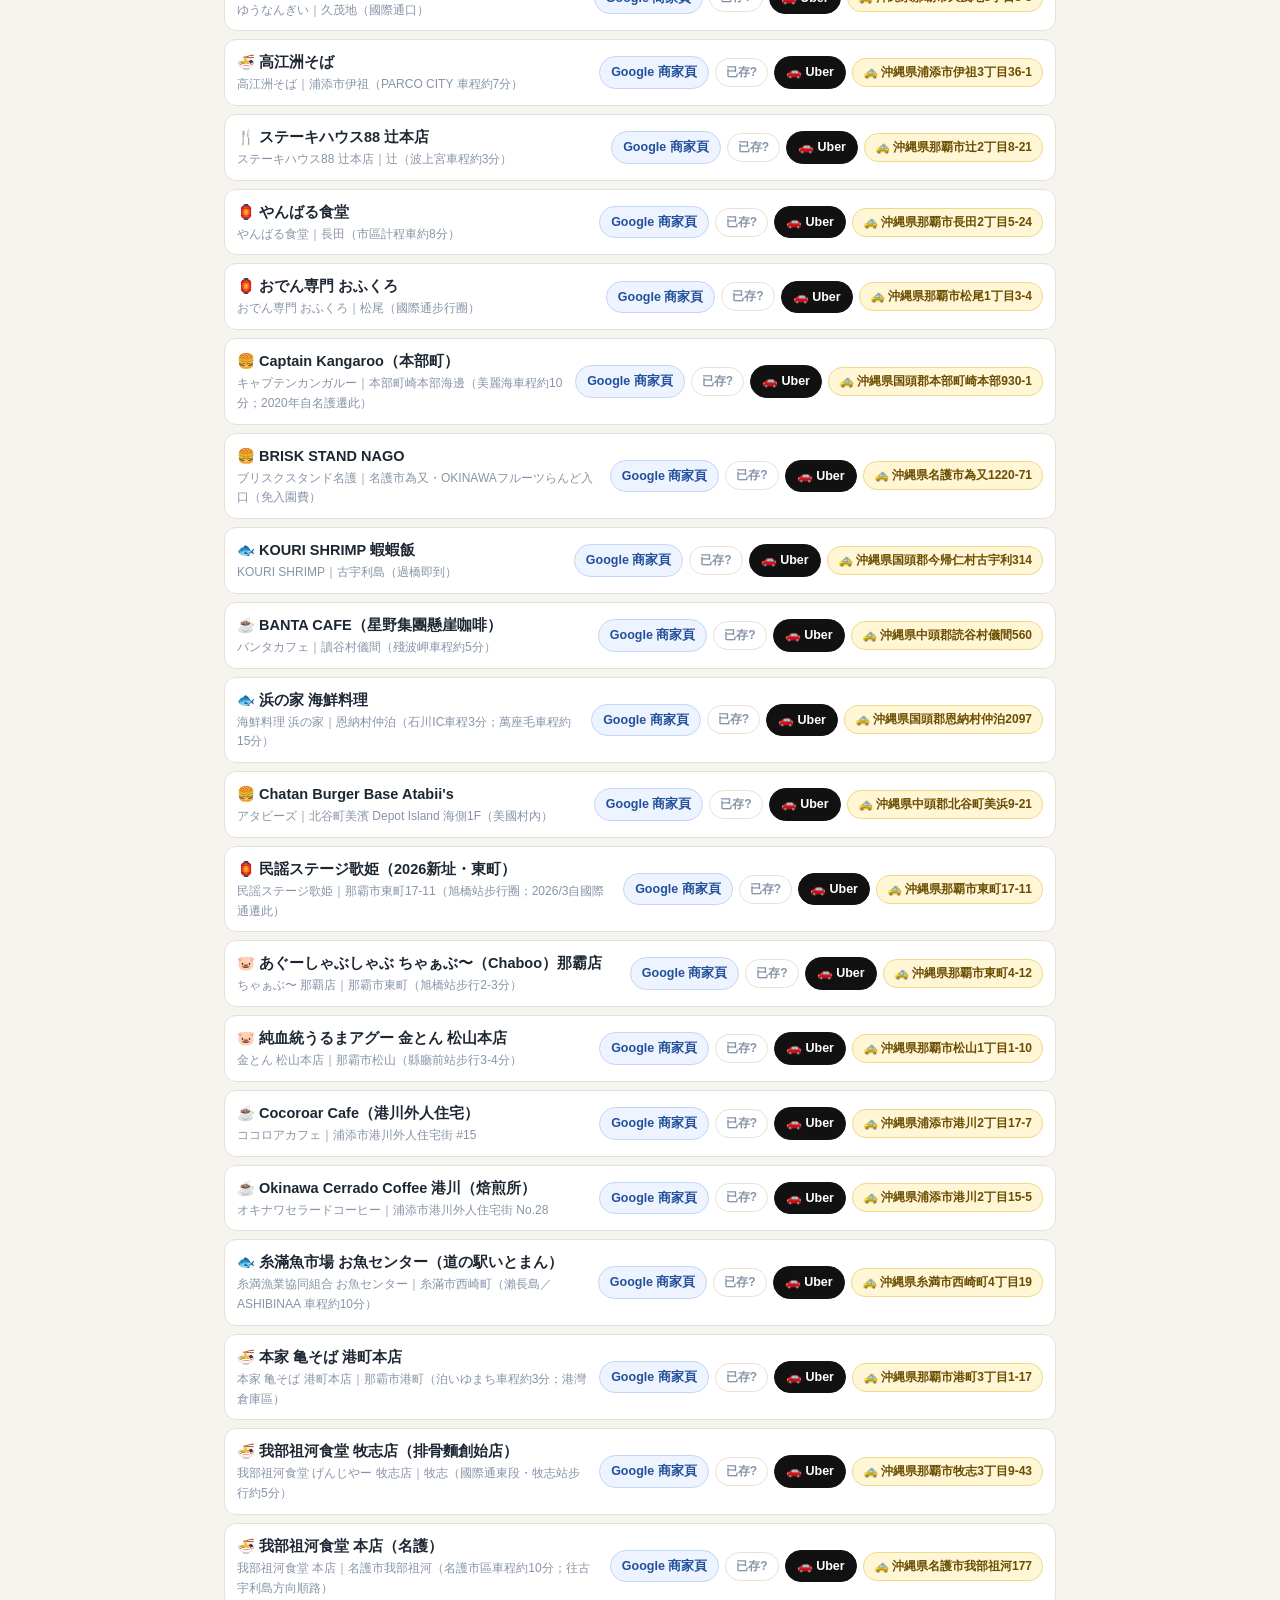
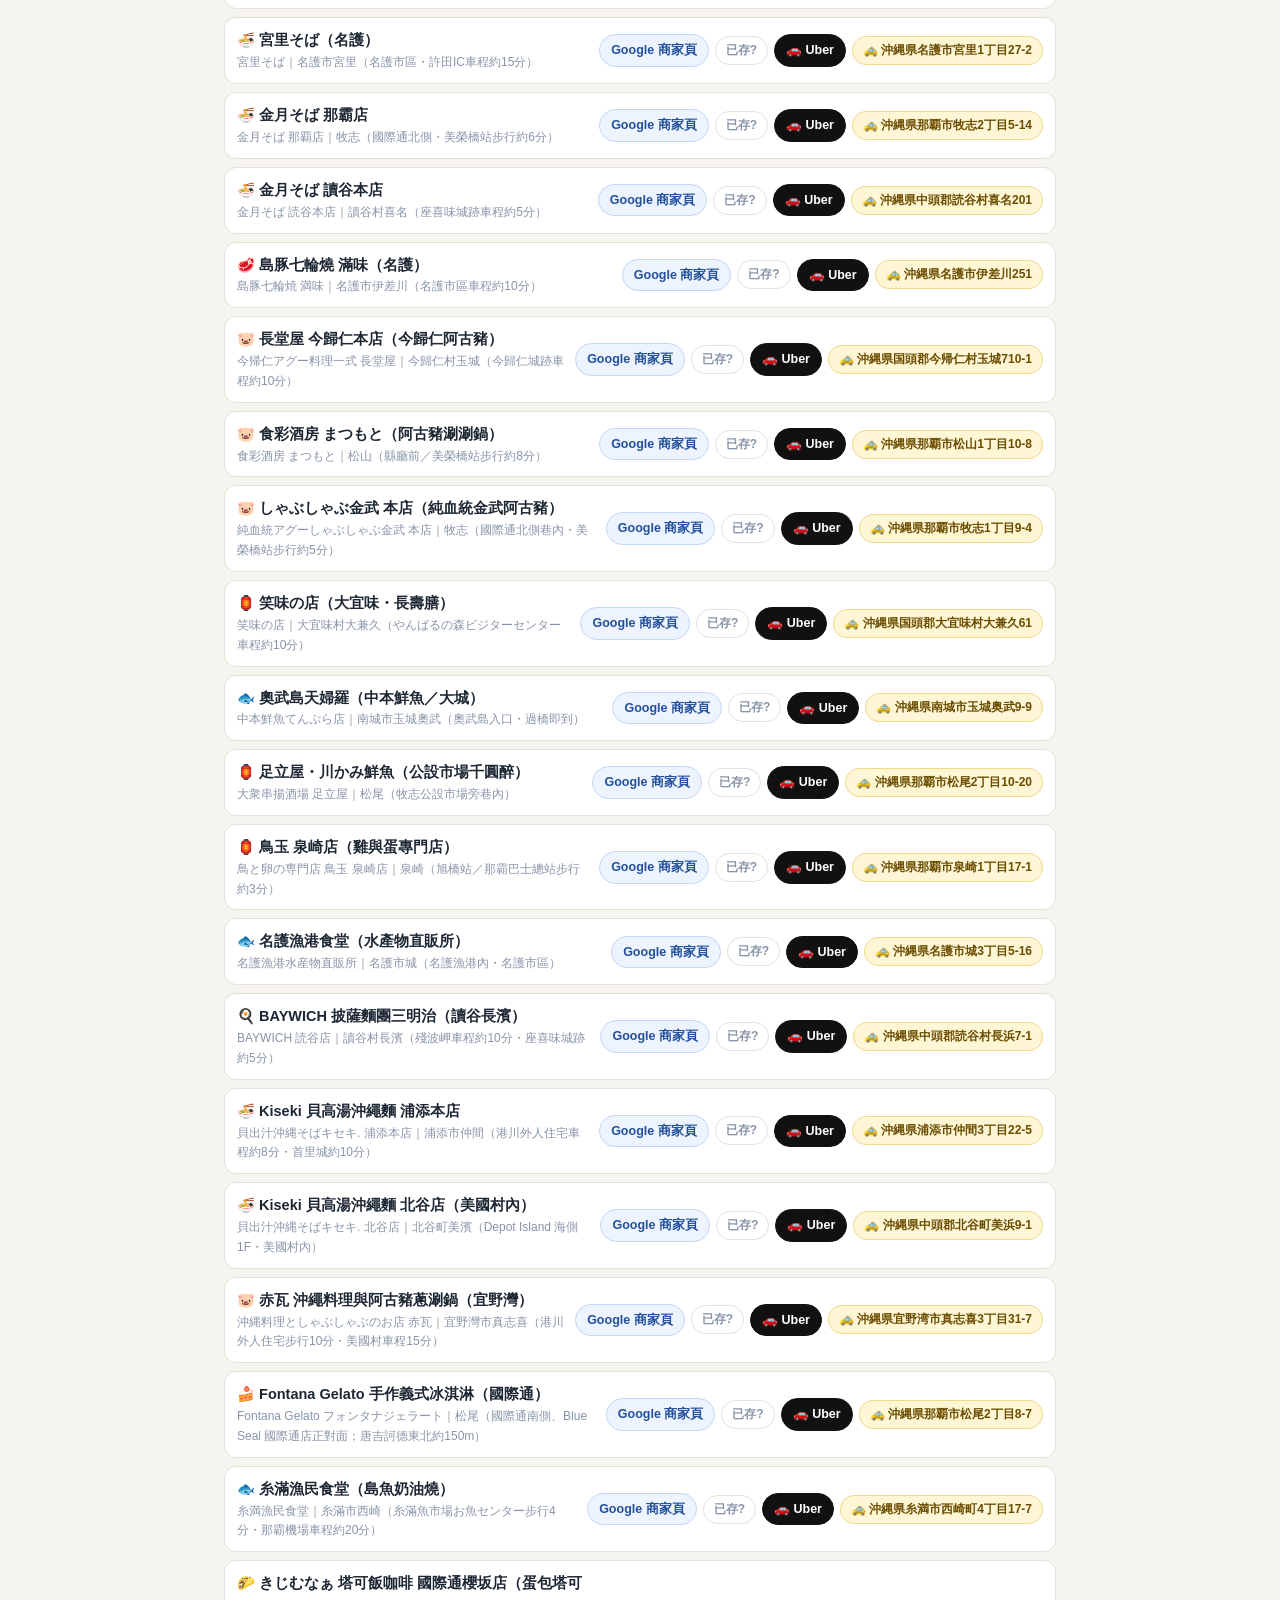
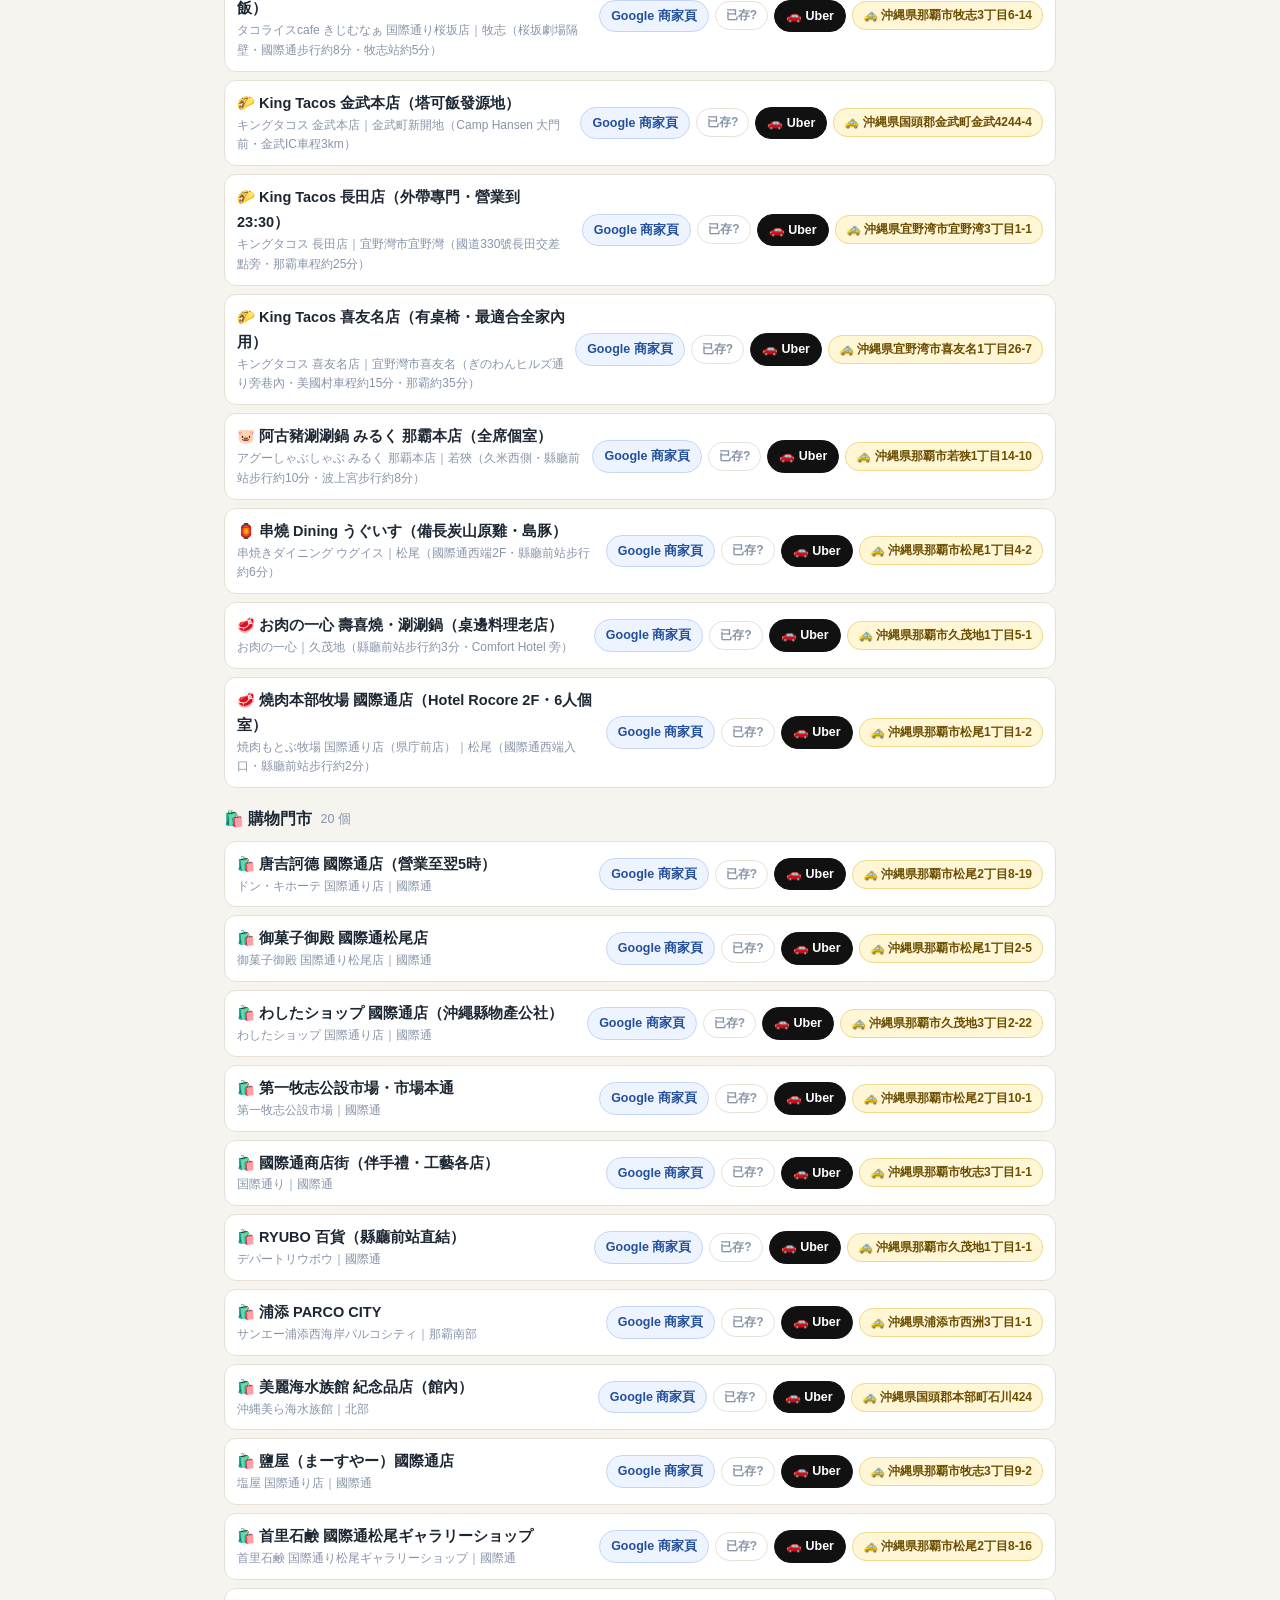
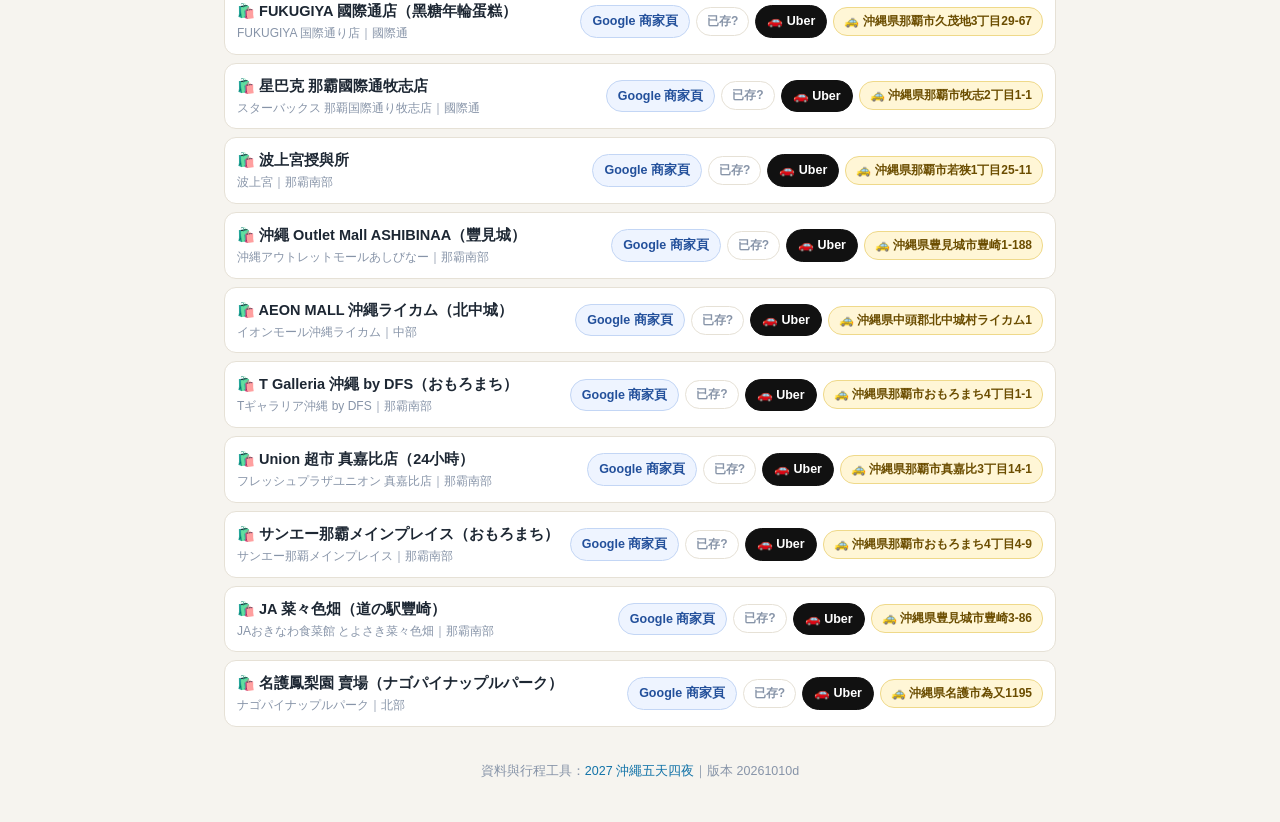
==== commit 54c5c3d2: "v20261010d：填了「幾點要到」就自動提早出發——預約時間真正成為當天的錨點 使用者回報：美麗海水族館填了預約時間，系統只回「可能來不及」。原因是包車出發固定 08:30 （自行出發日固定 09" ====
--- a/savelist.html
+++ b/savelist.html
@@ -112,7 +112,7 @@
 
 <footer>資料與行程工具：<a href="index.html">2027 沖繩五天四夜</a>｜版本 <span id="ver"></span></footer>
 
-<script src="assets/data.js?v=20261010c"></script>
+<script src="assets/data.js?v=20261010d"></script>
 <script>
 (function () {
   'use strict';
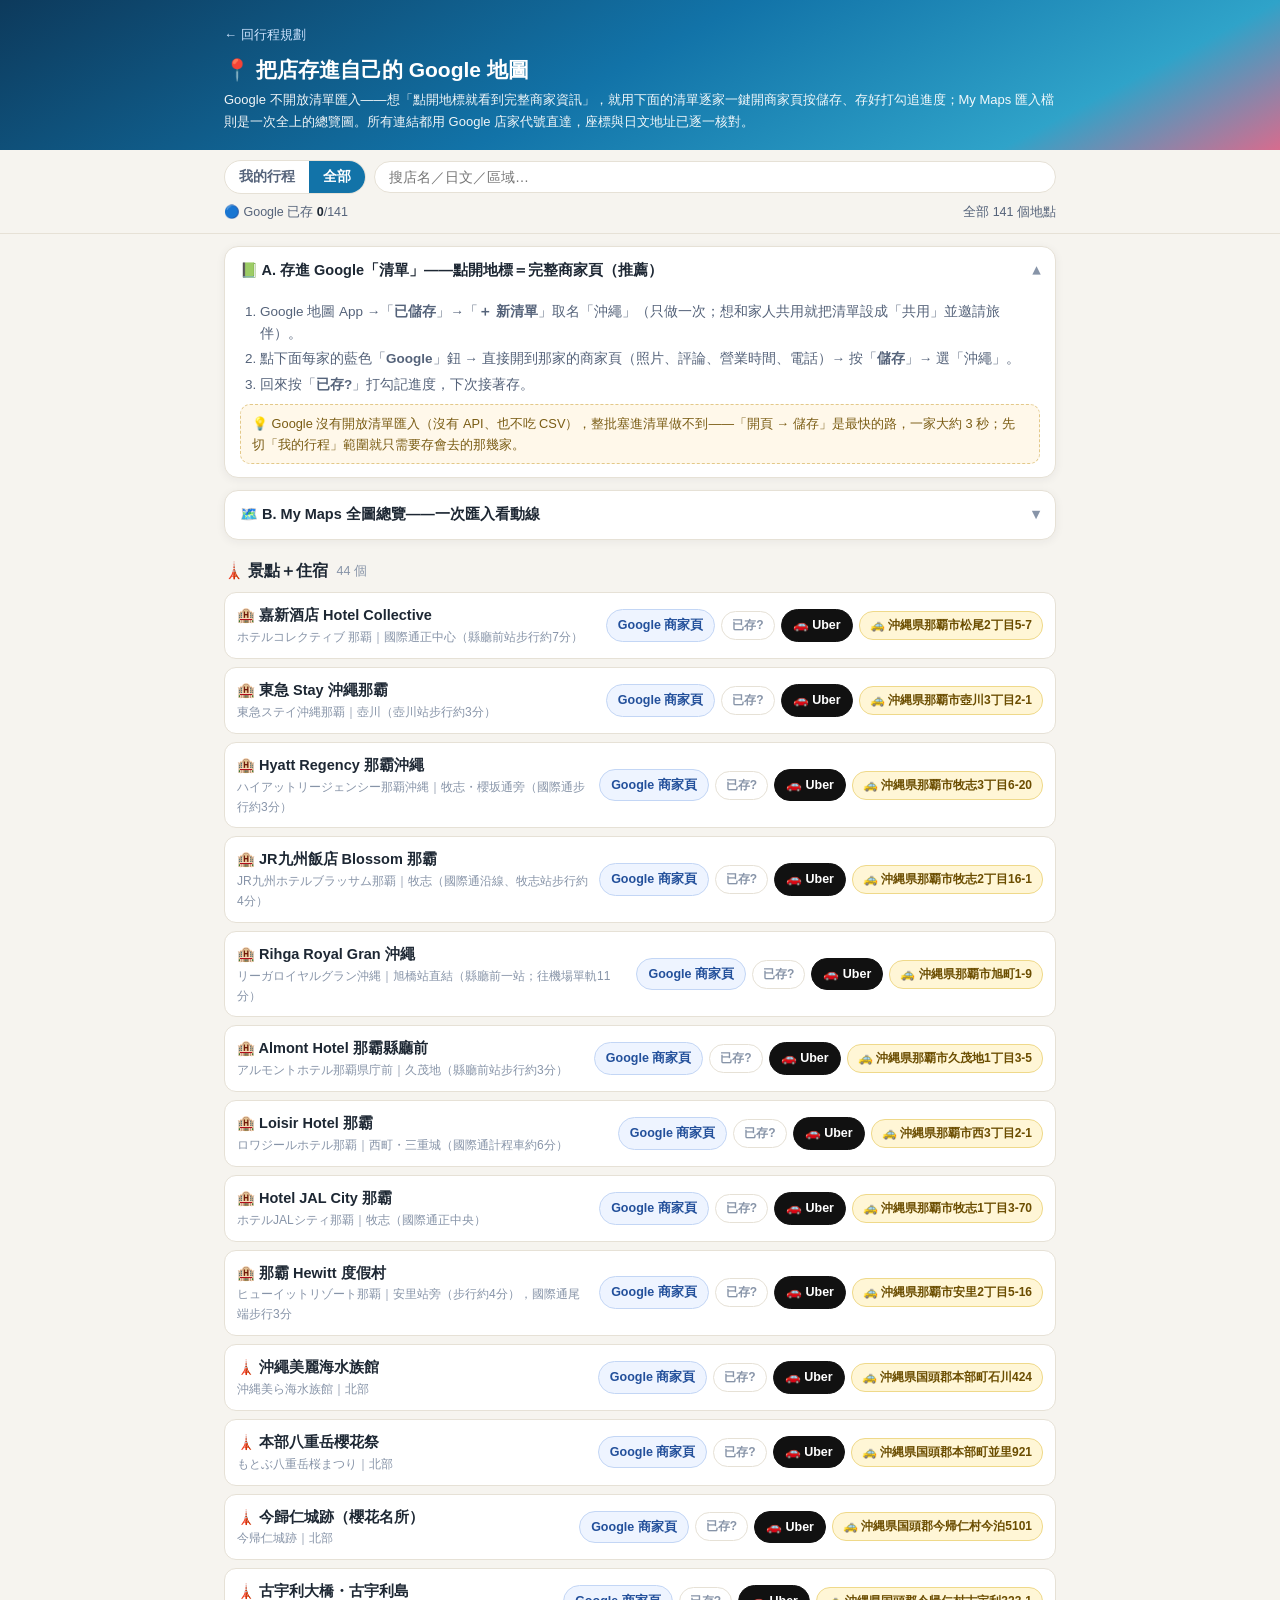
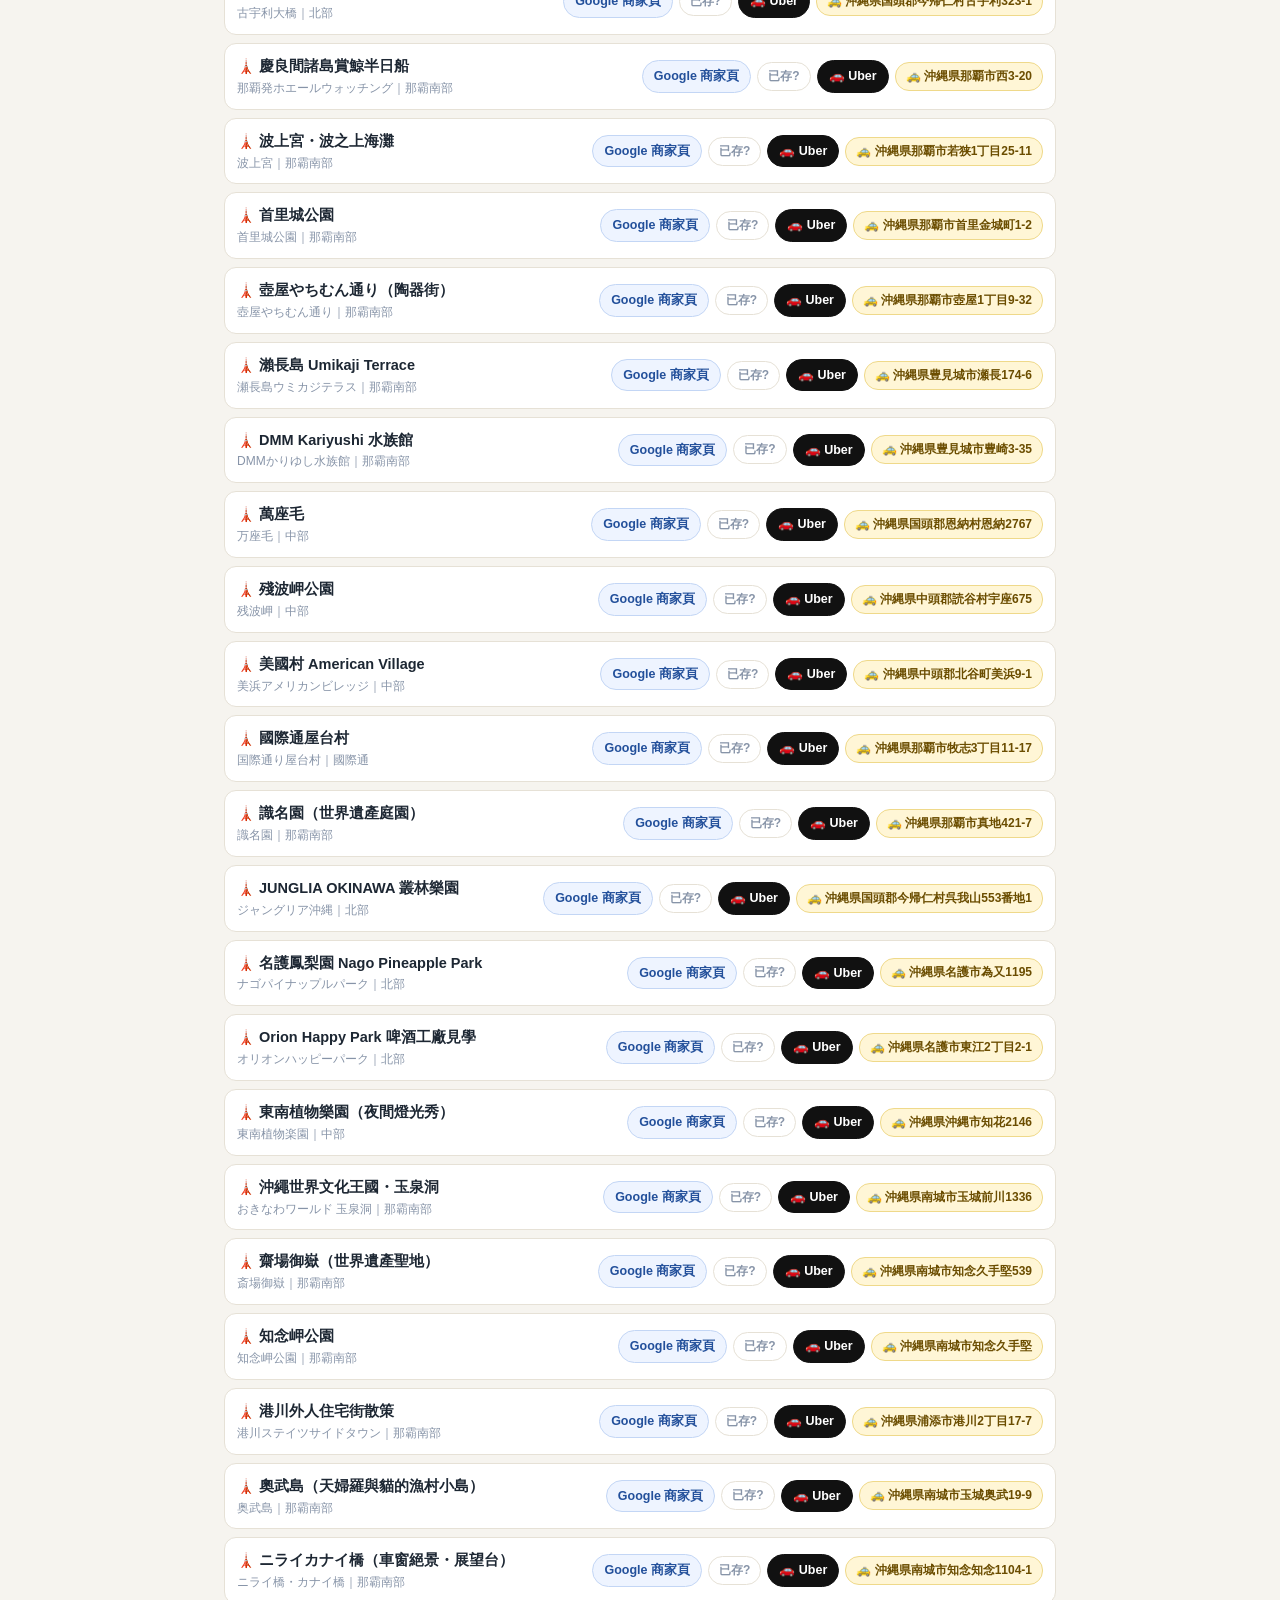
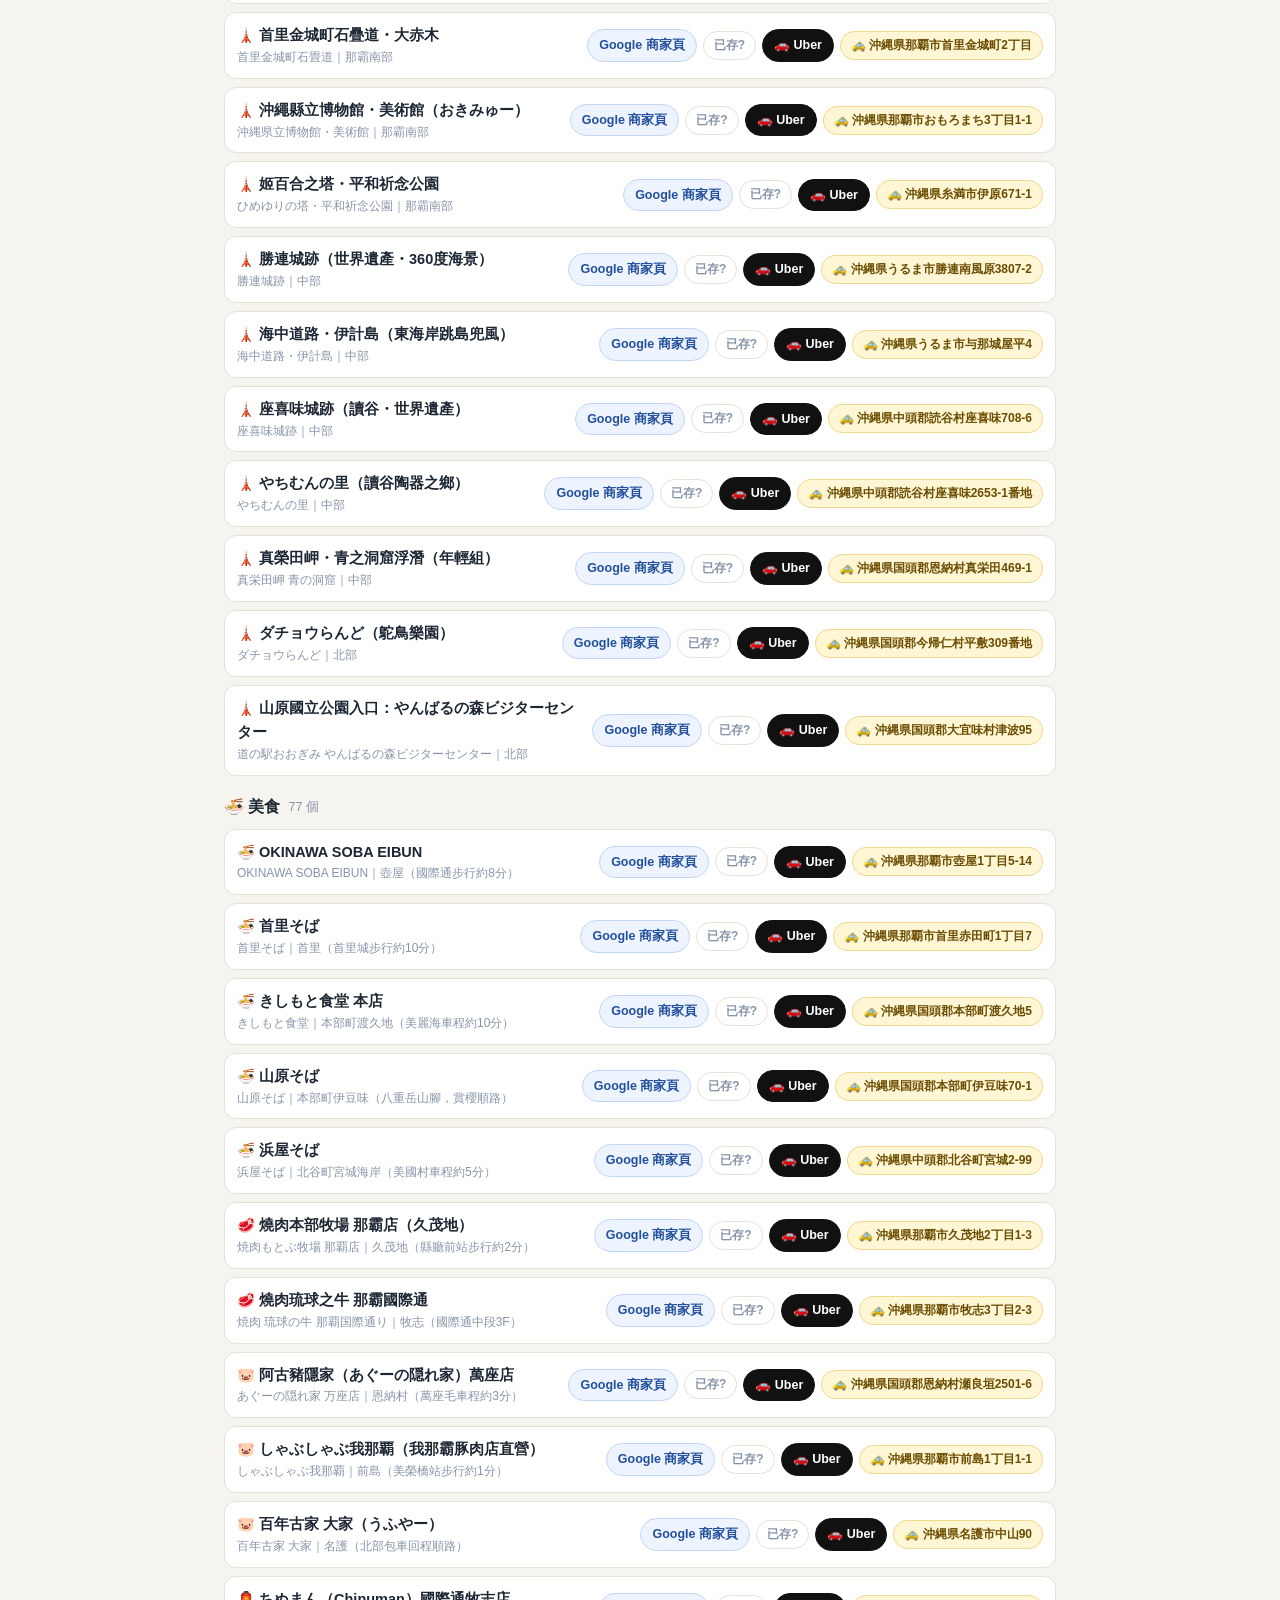
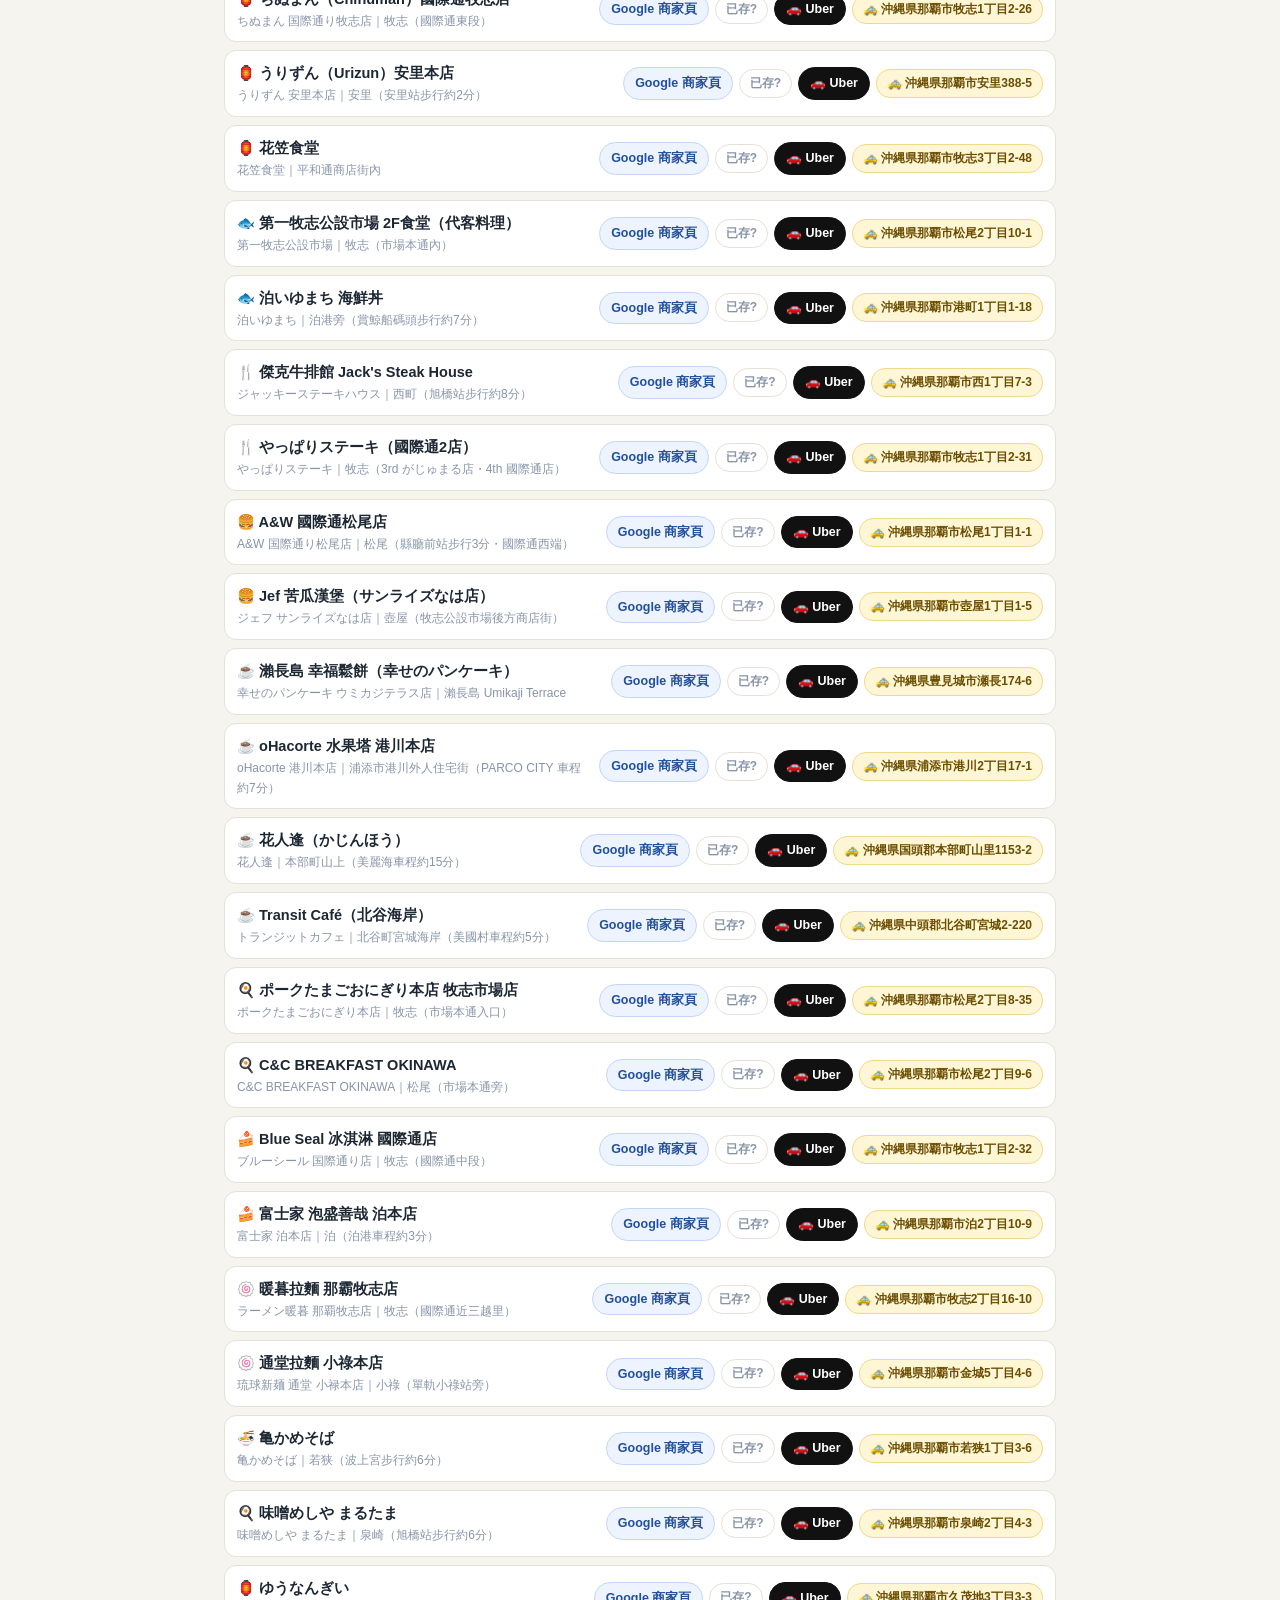
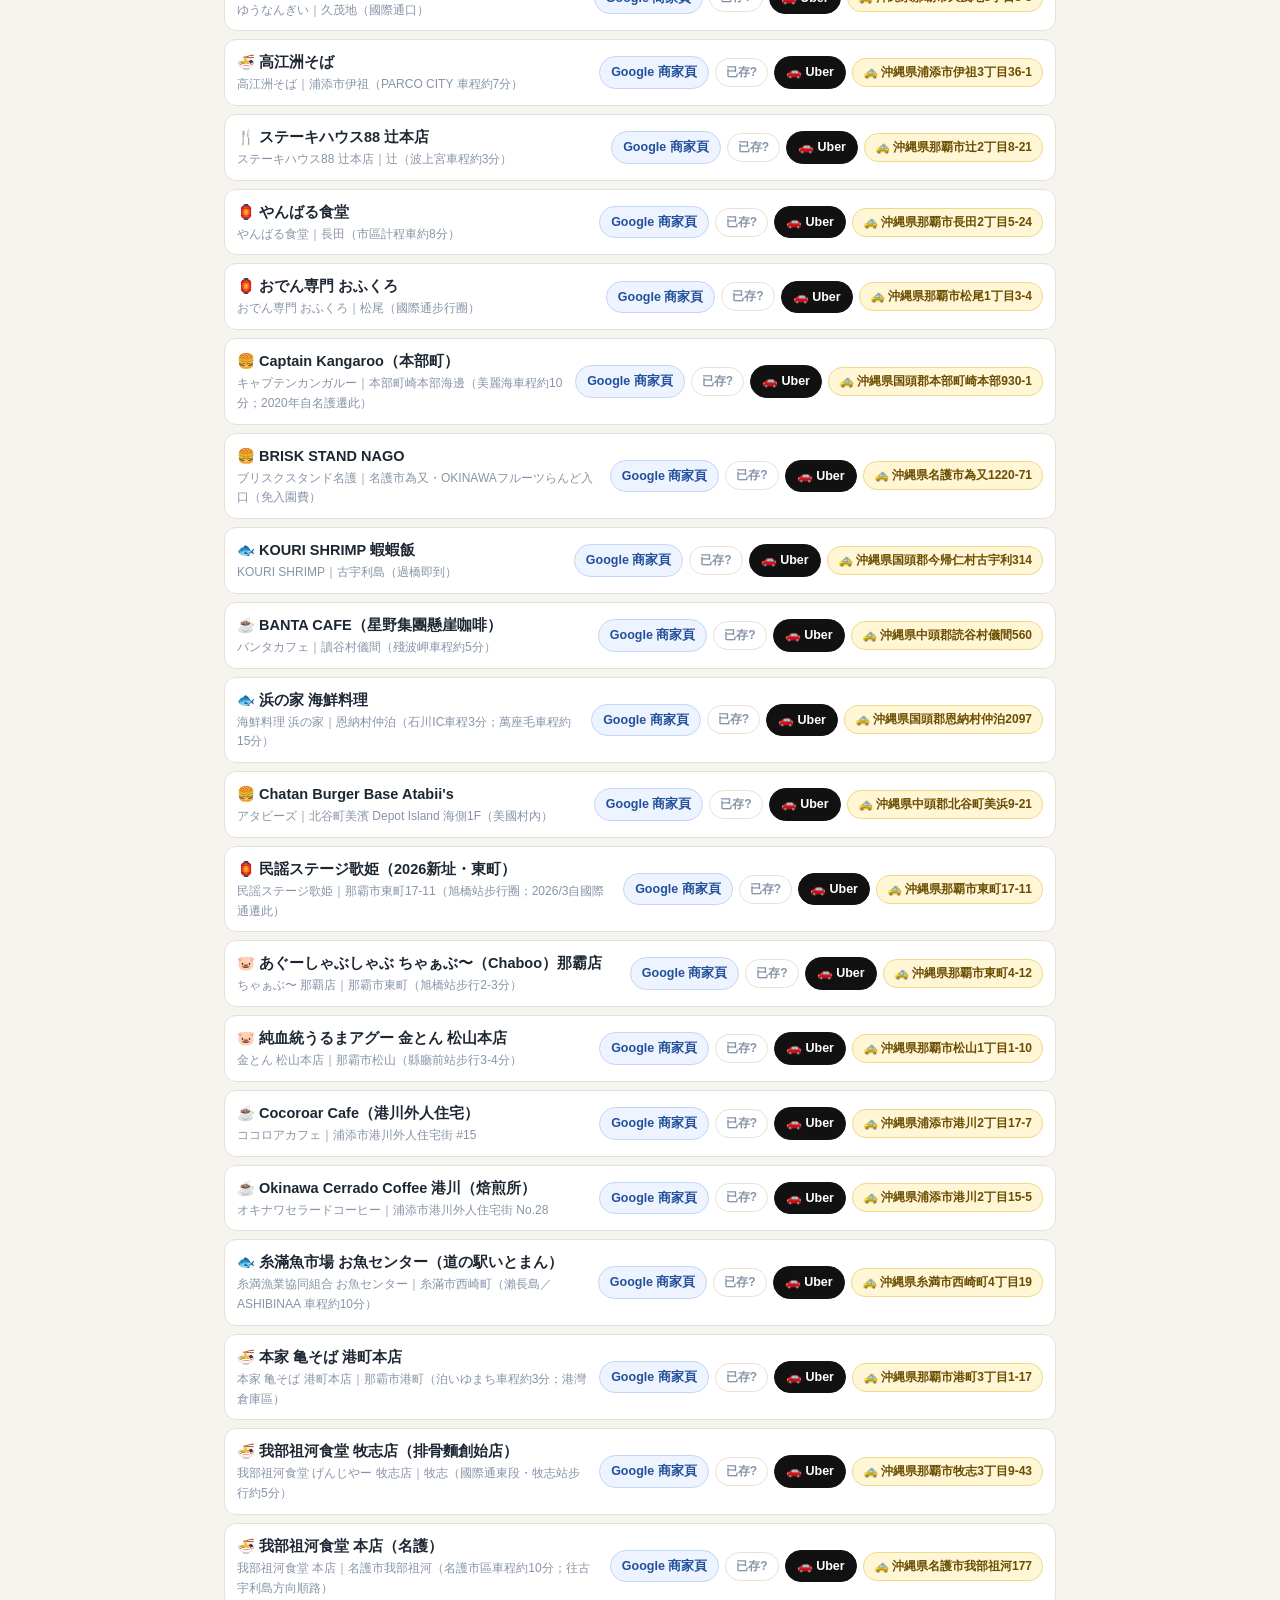
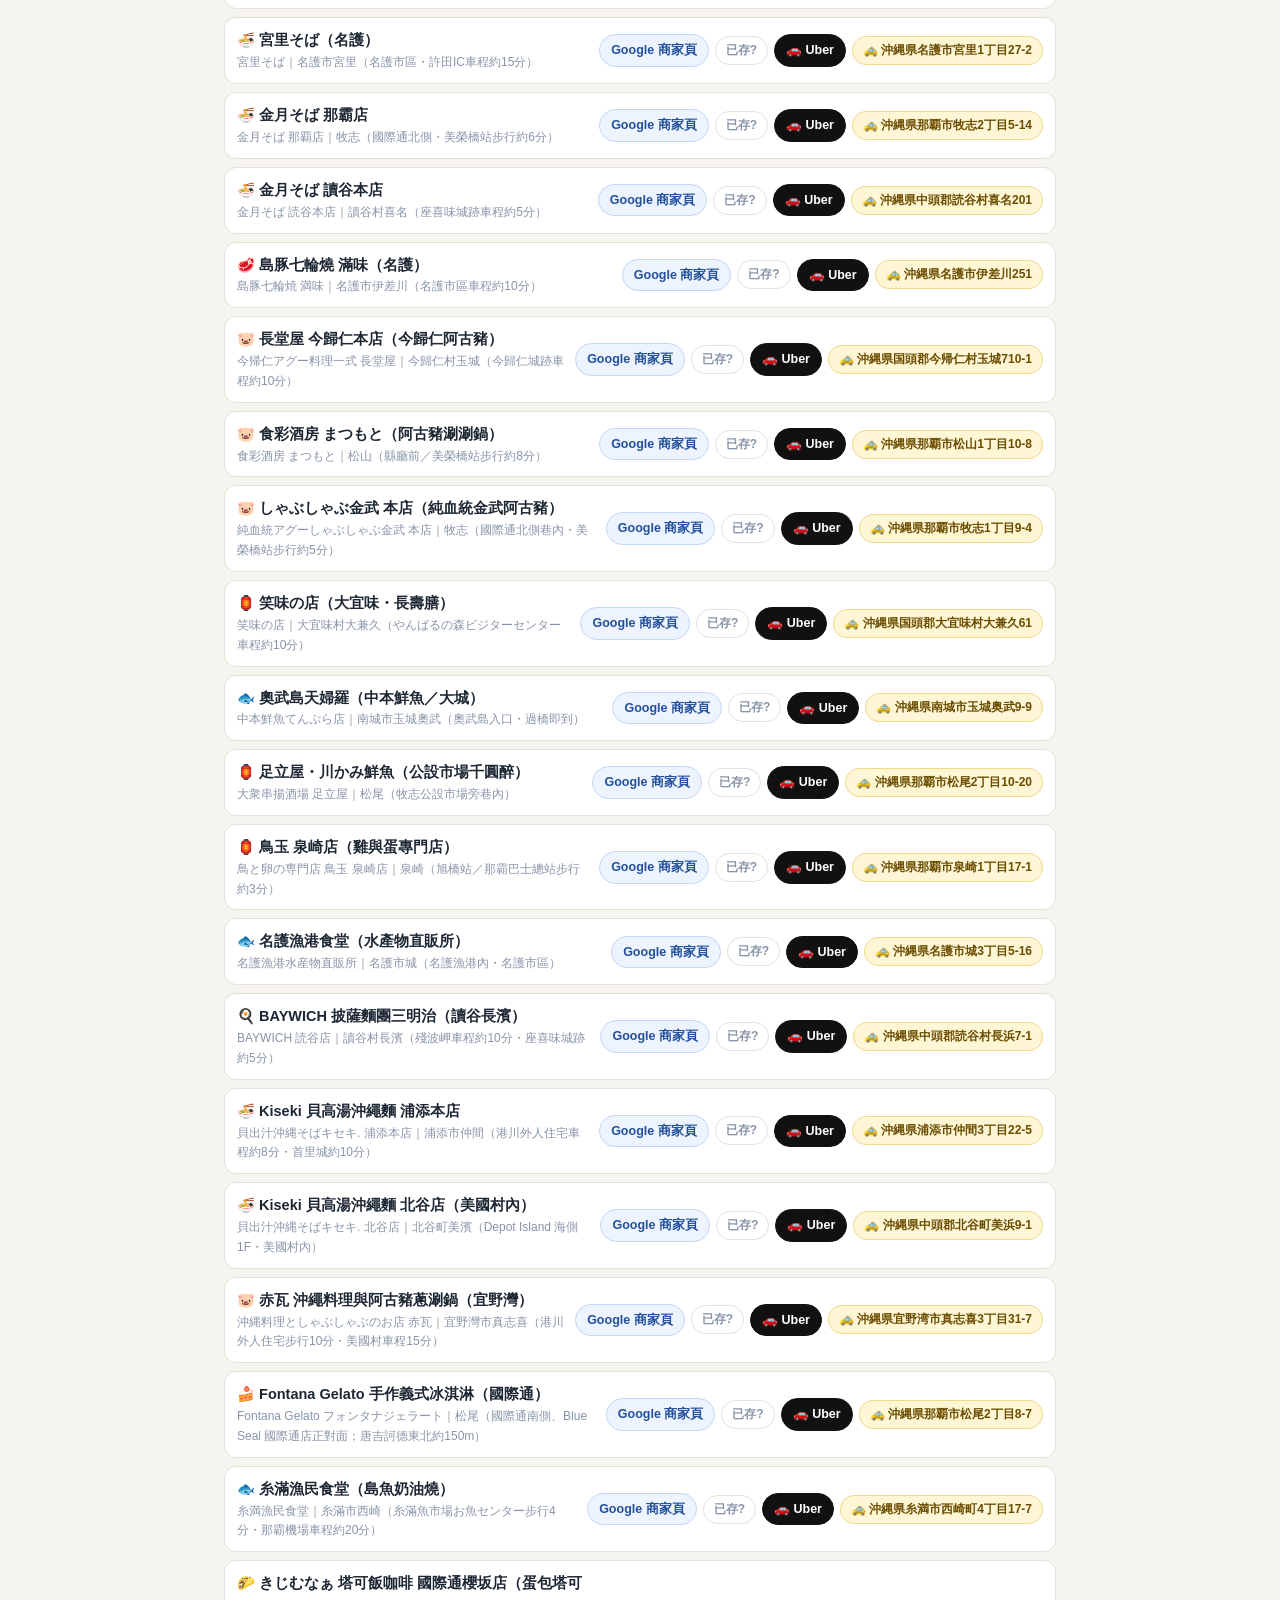
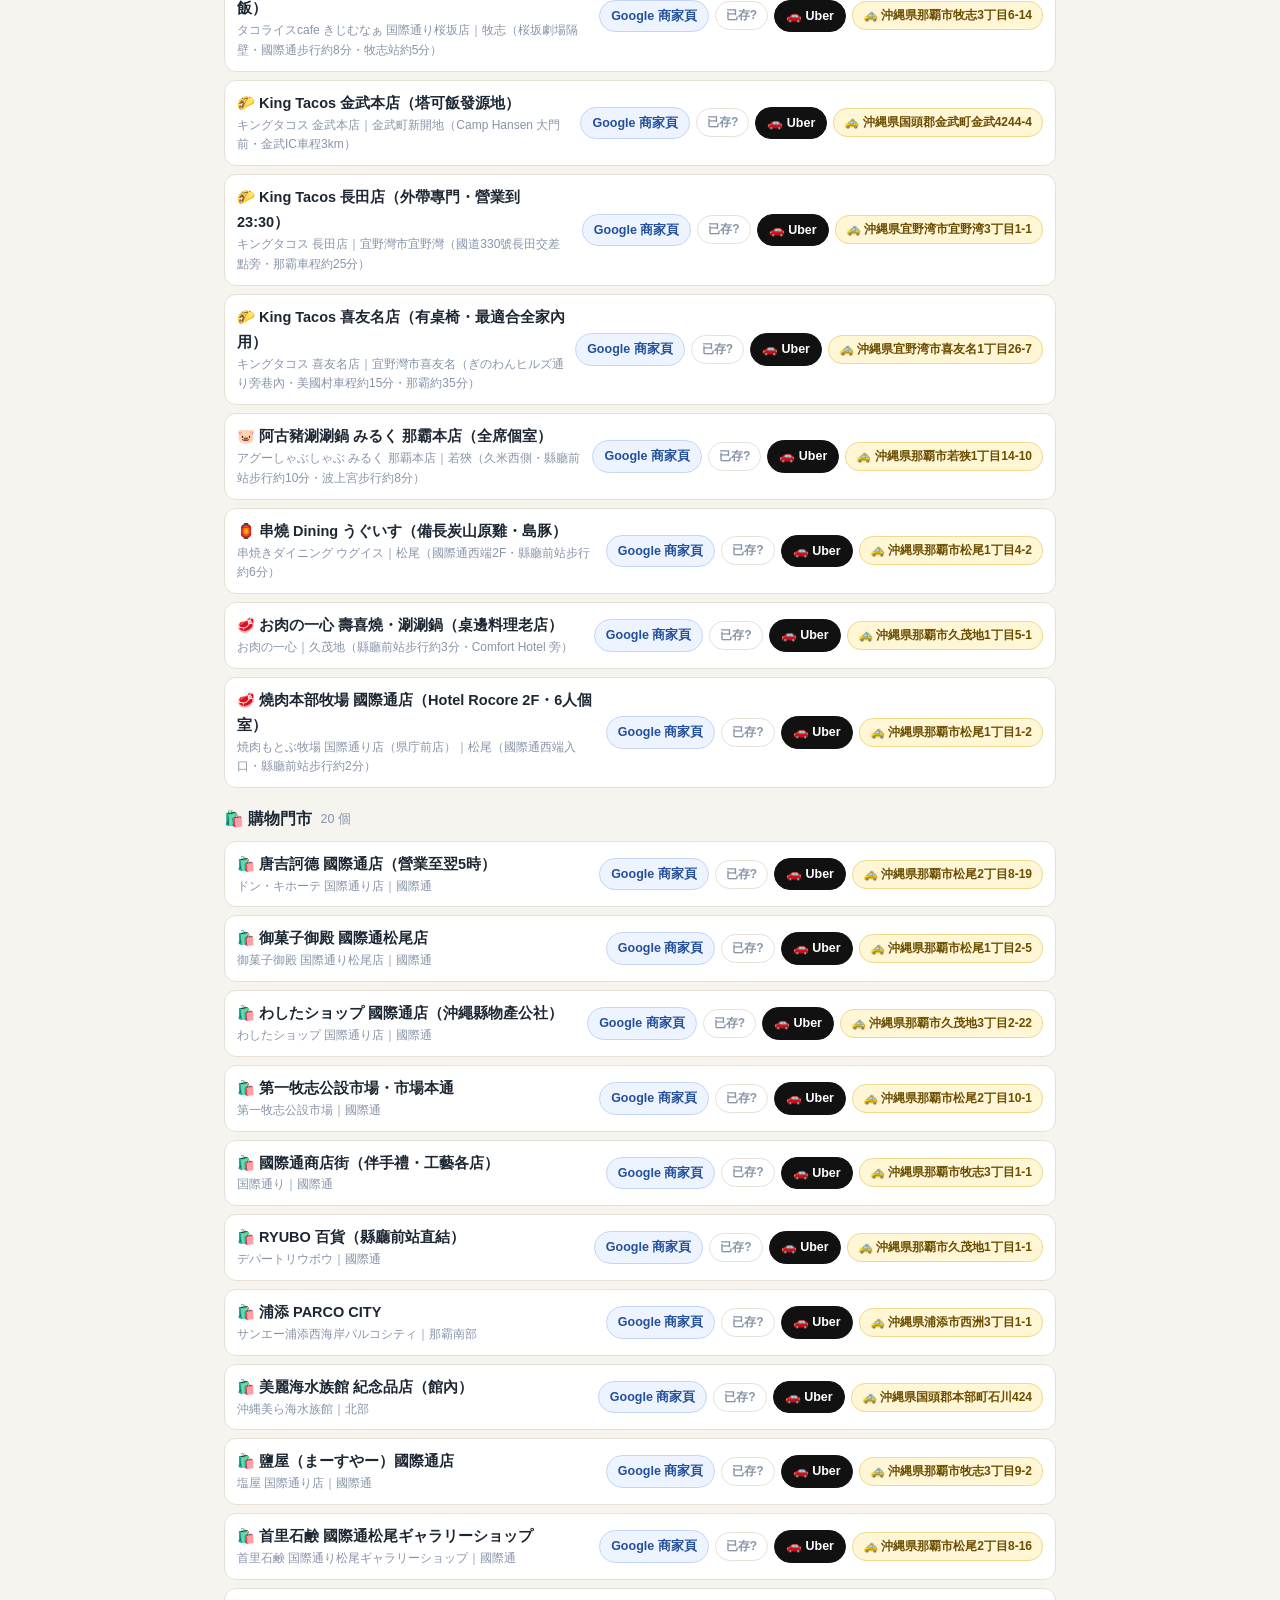
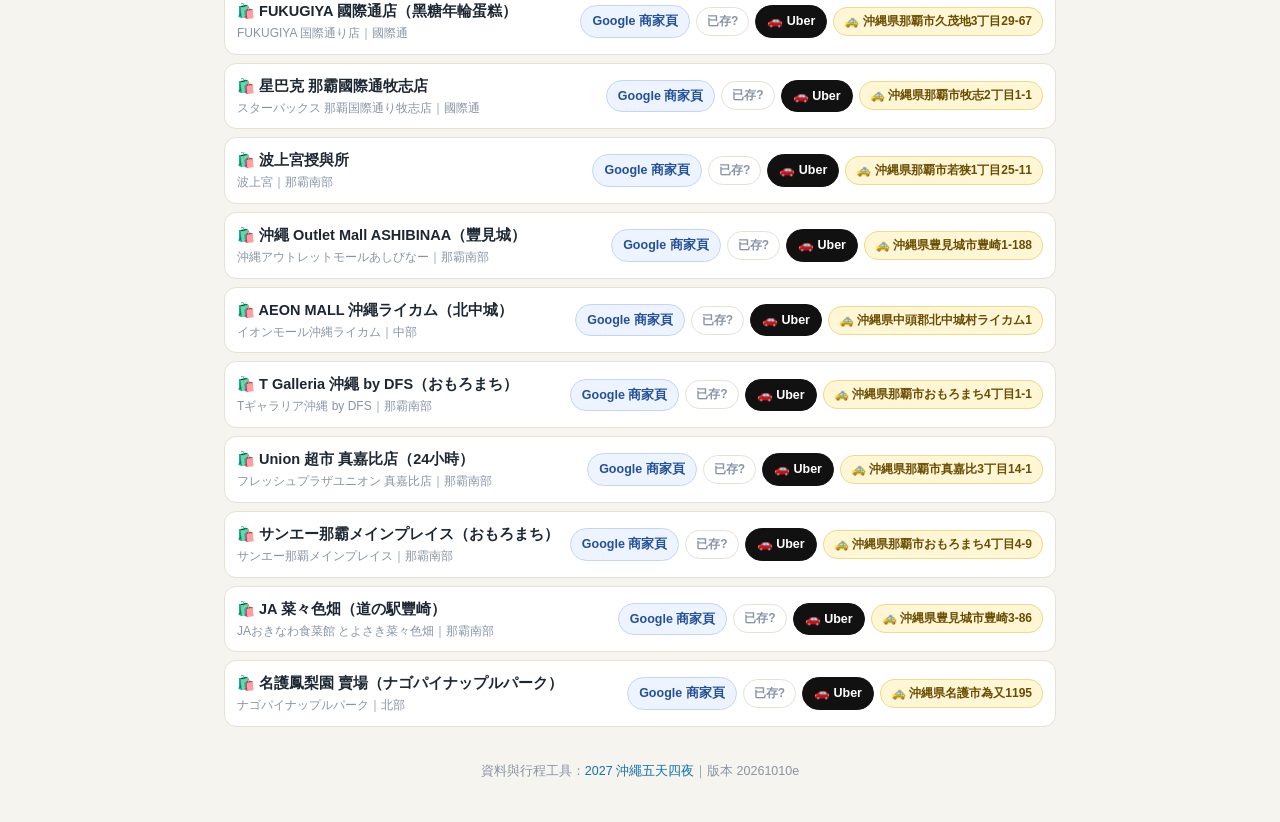
==== commit 0b4f7d07: "v20261010e：交通列的抵達時間永遠等於下一站的開始時間 使用者回報：計程車「17:20 抵達」，下一站燒肉本部牧場卻 17:35 才開始（已預約 17:35）。  原因：時間軸先用「車程算出的" ====
--- a/savelist.html
+++ b/savelist.html
@@ -112,7 +112,7 @@
 
 <footer>資料與行程工具：<a href="index.html">2027 沖繩五天四夜</a>｜版本 <span id="ver"></span></footer>
 
-<script src="assets/data.js?v=20261010d"></script>
+<script src="assets/data.js?v=20261010e"></script>
 <script>
 (function () {
   'use strict';
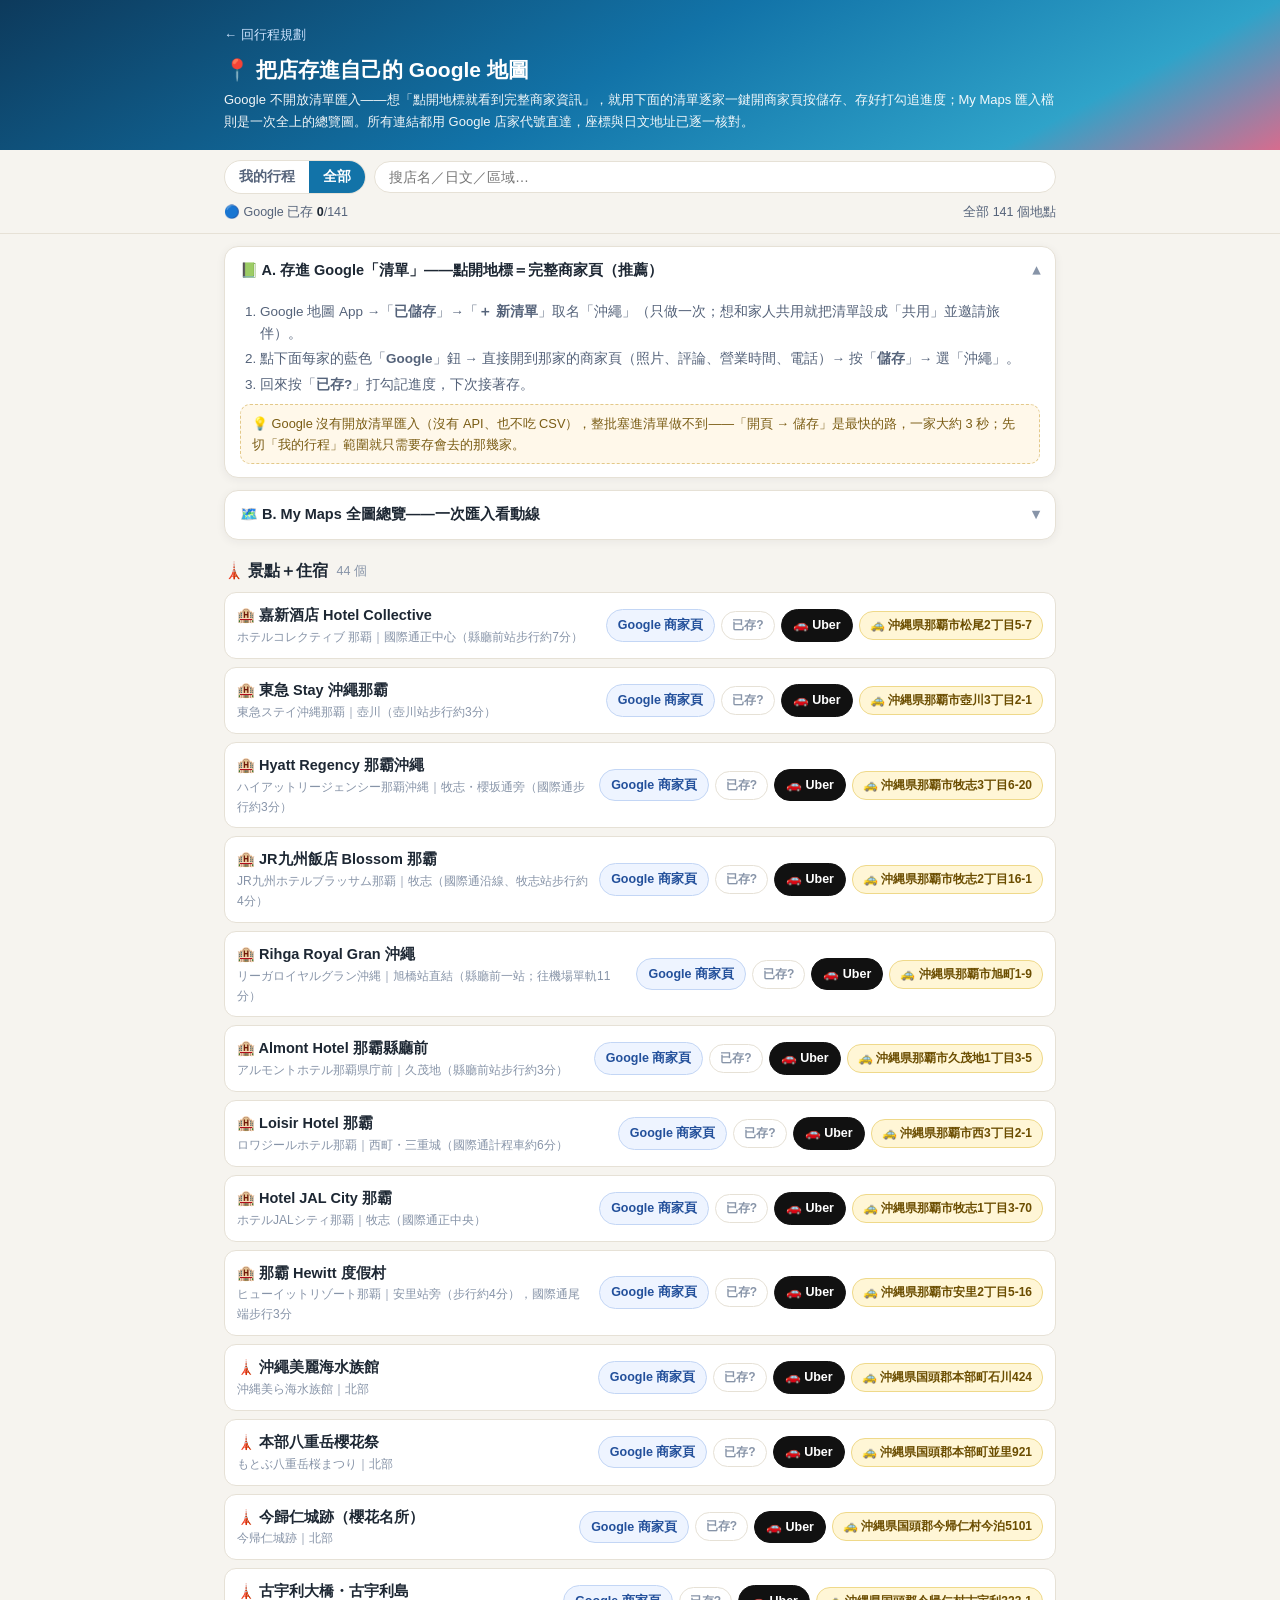
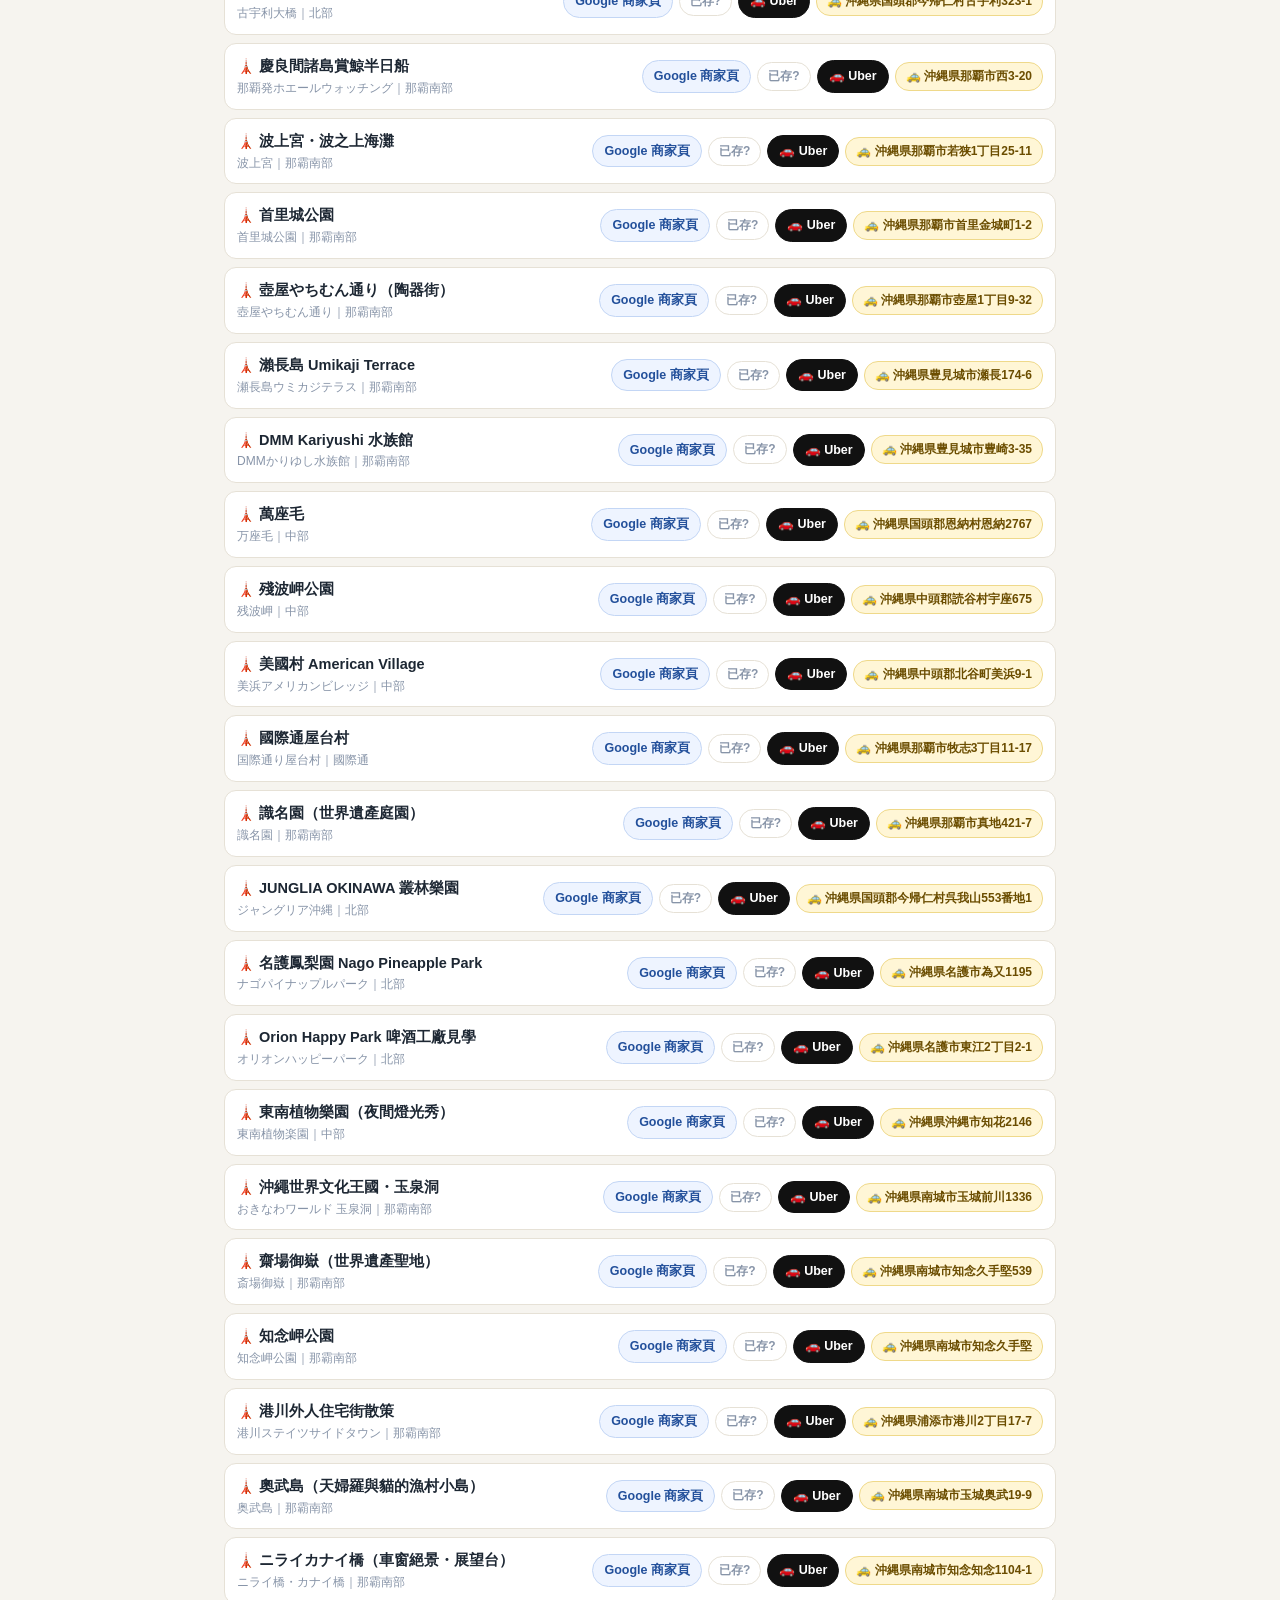
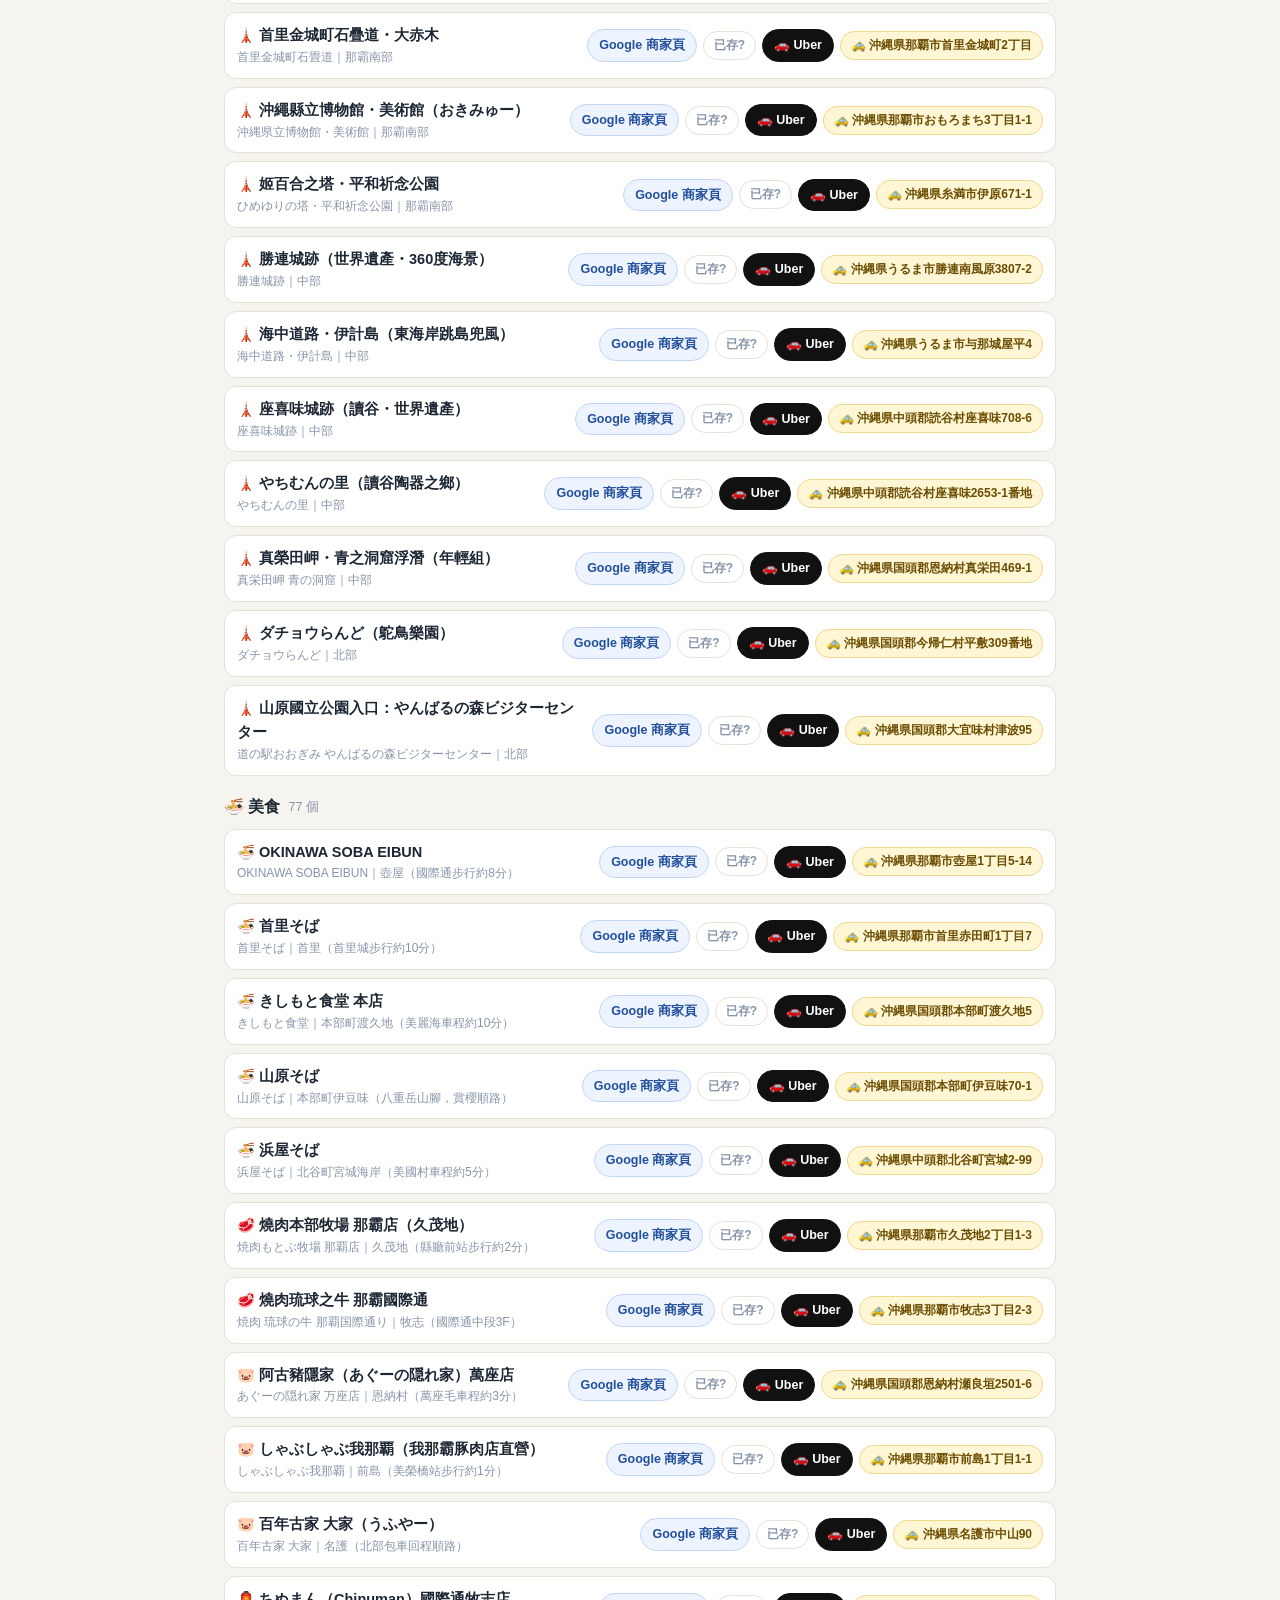
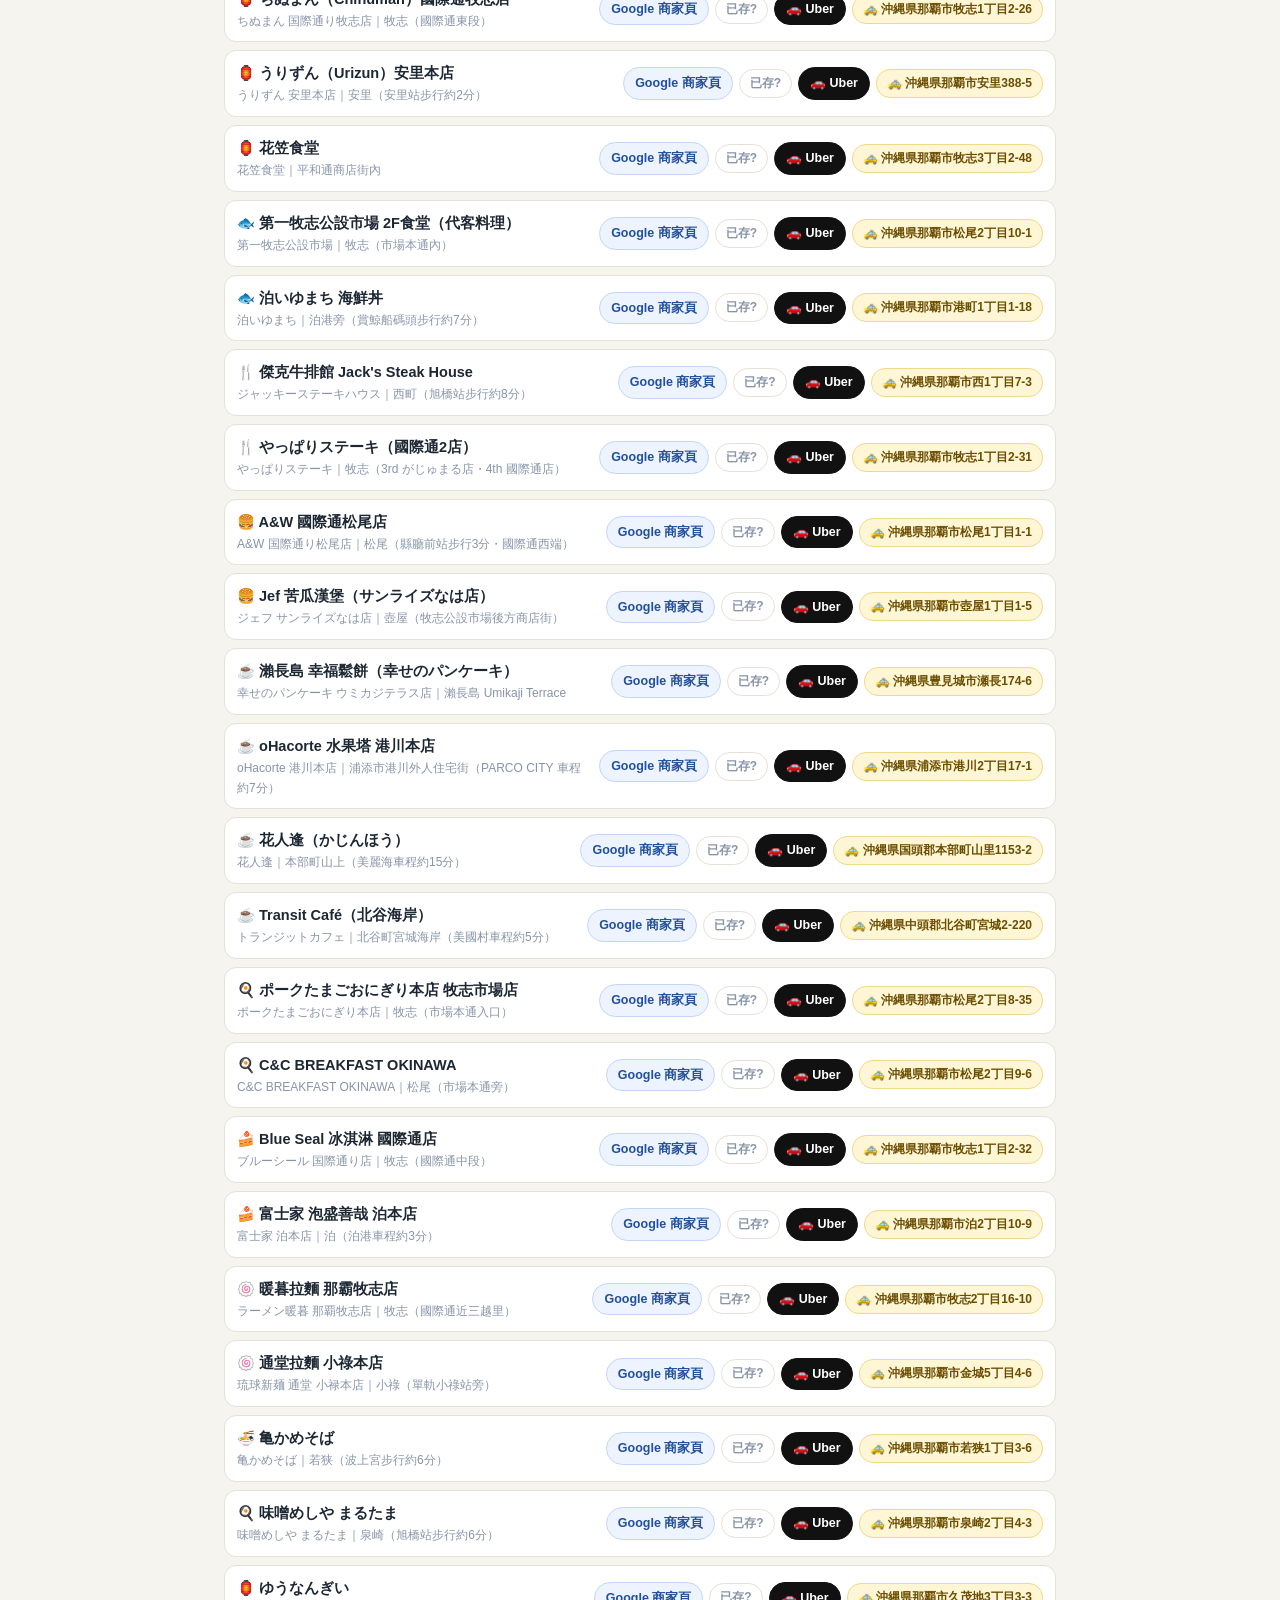
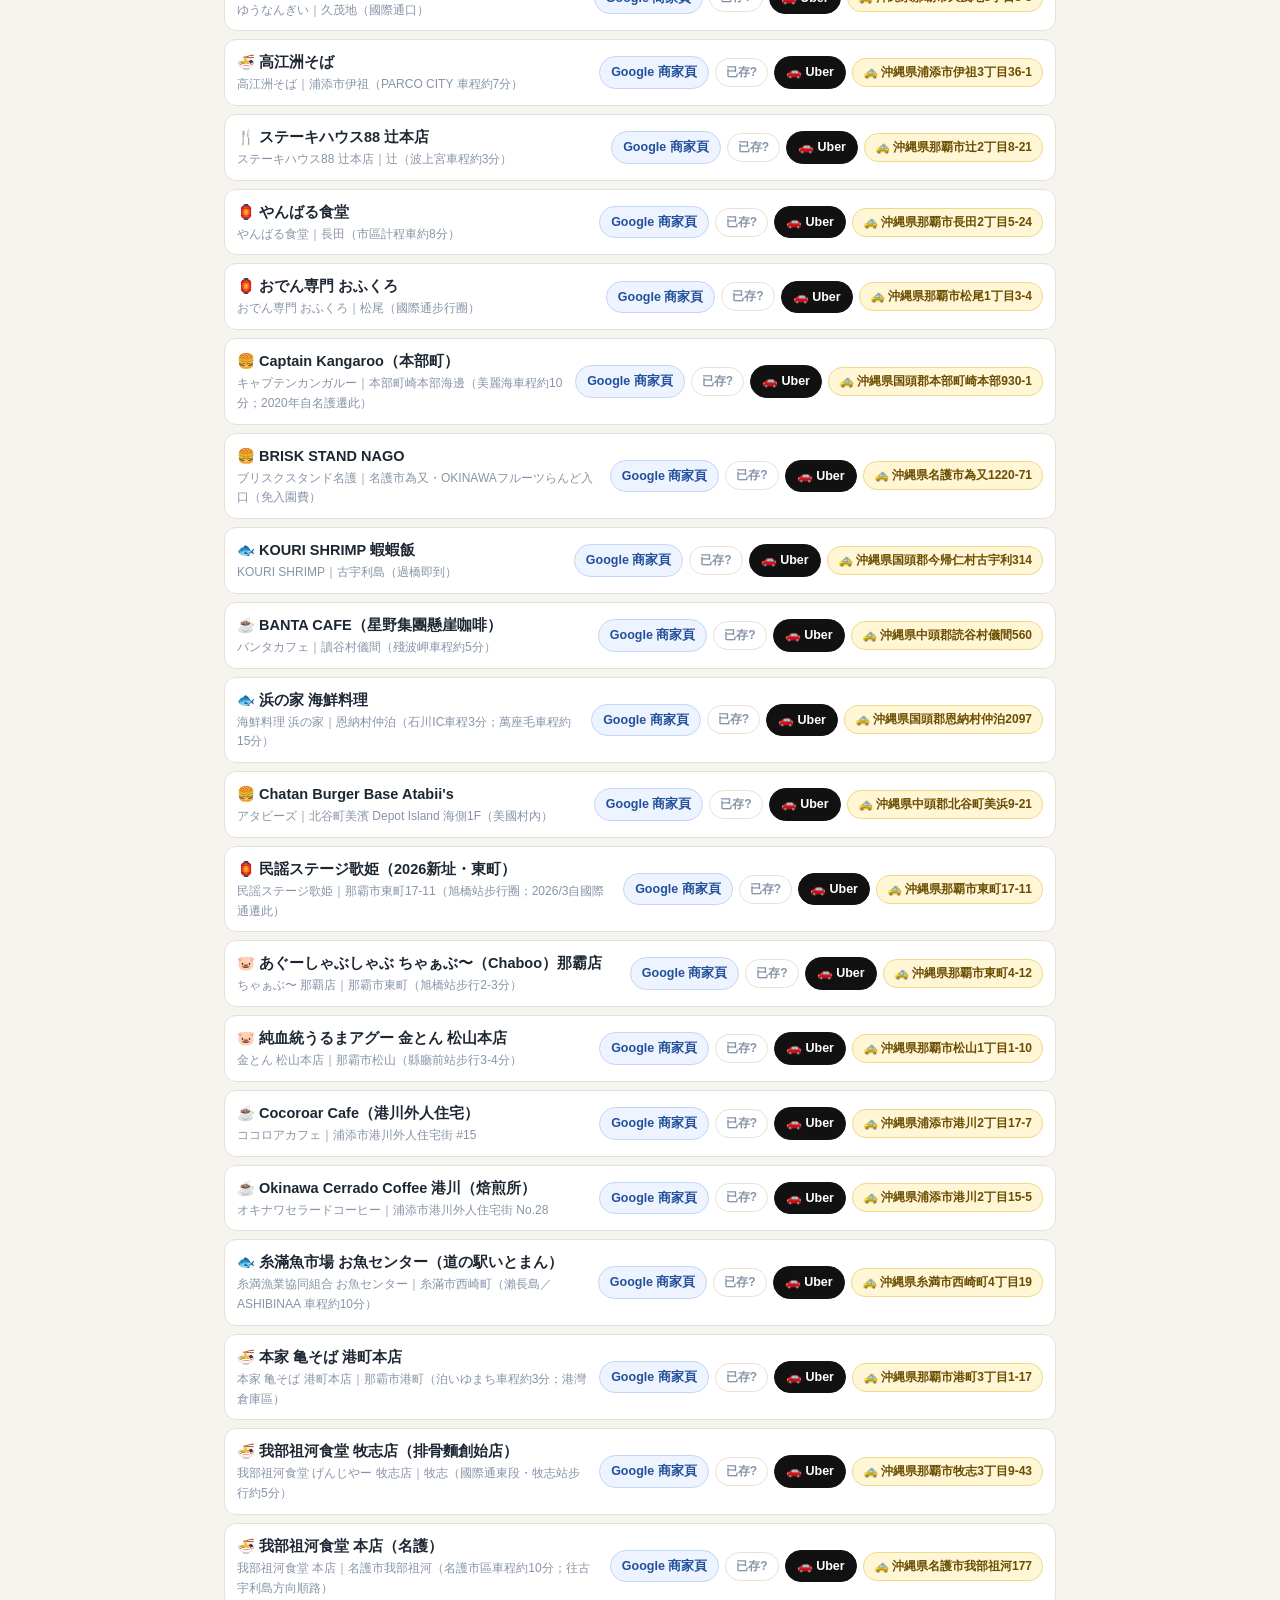
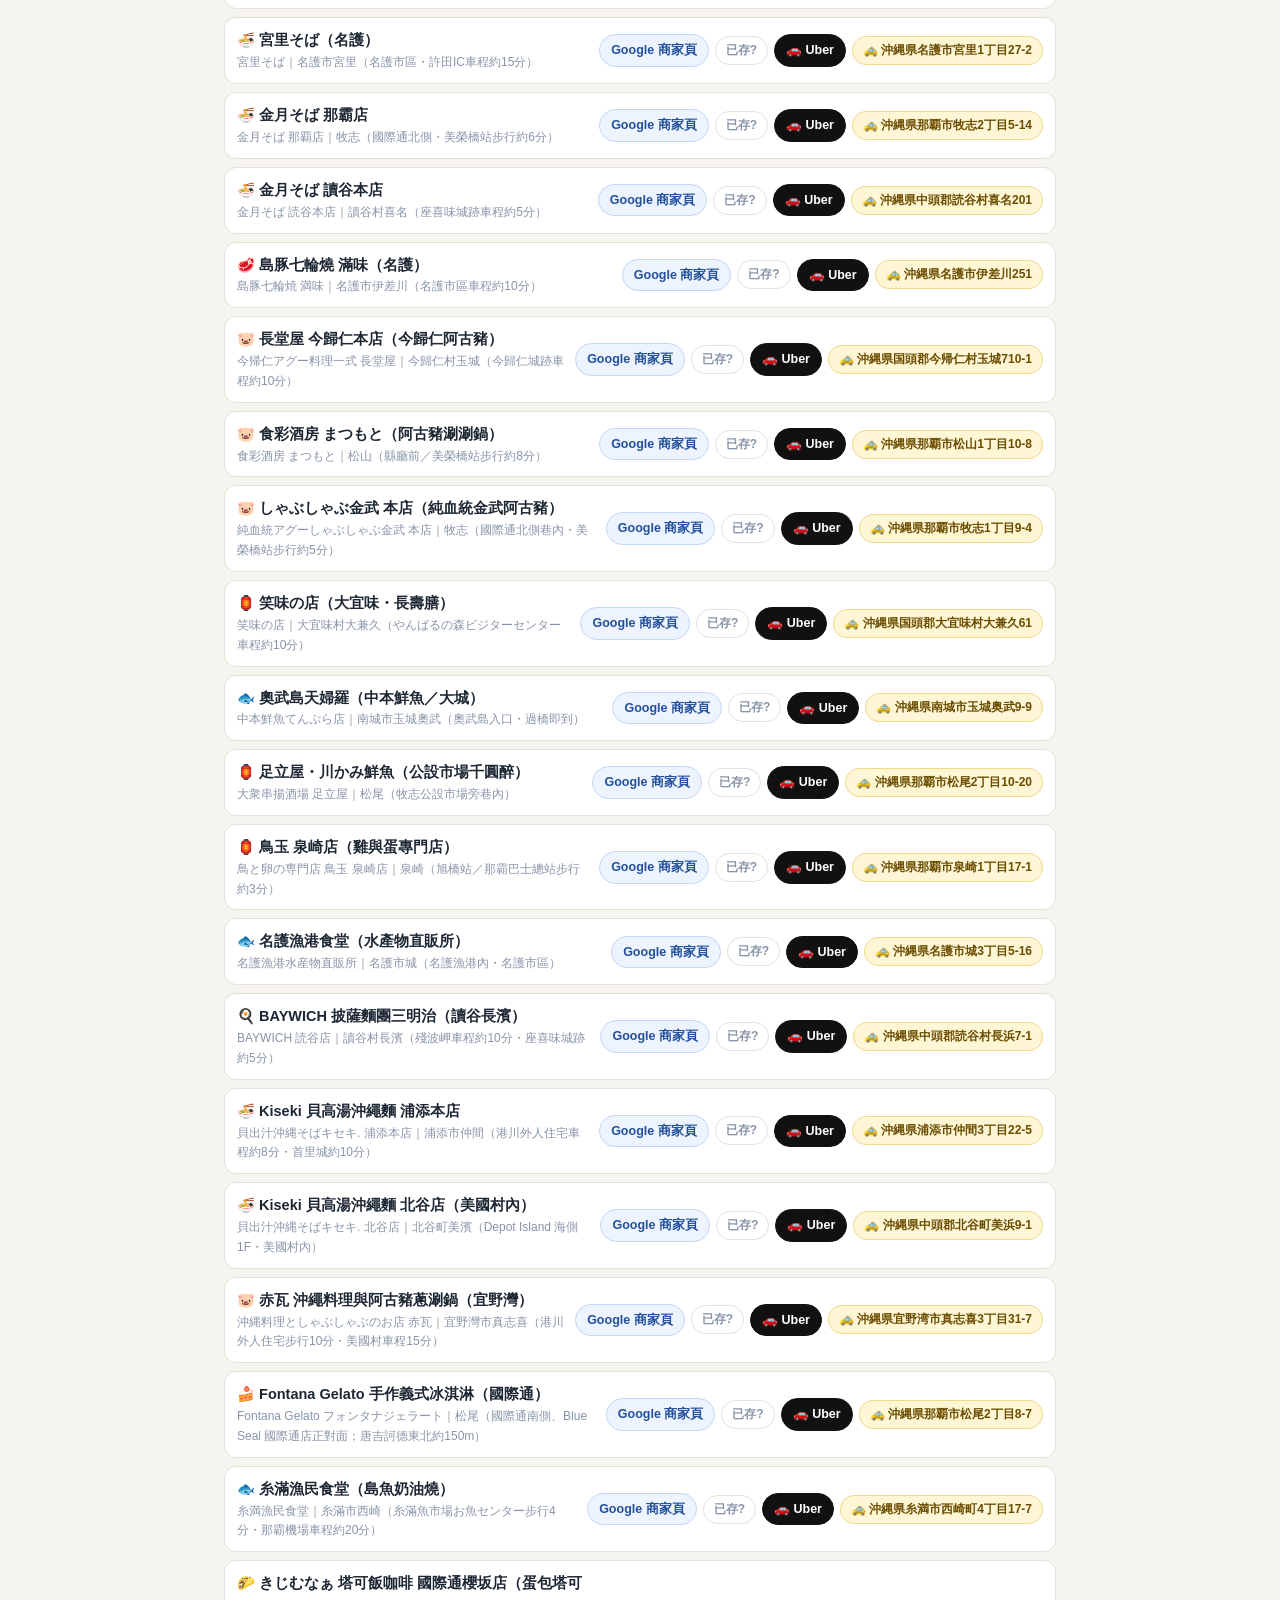
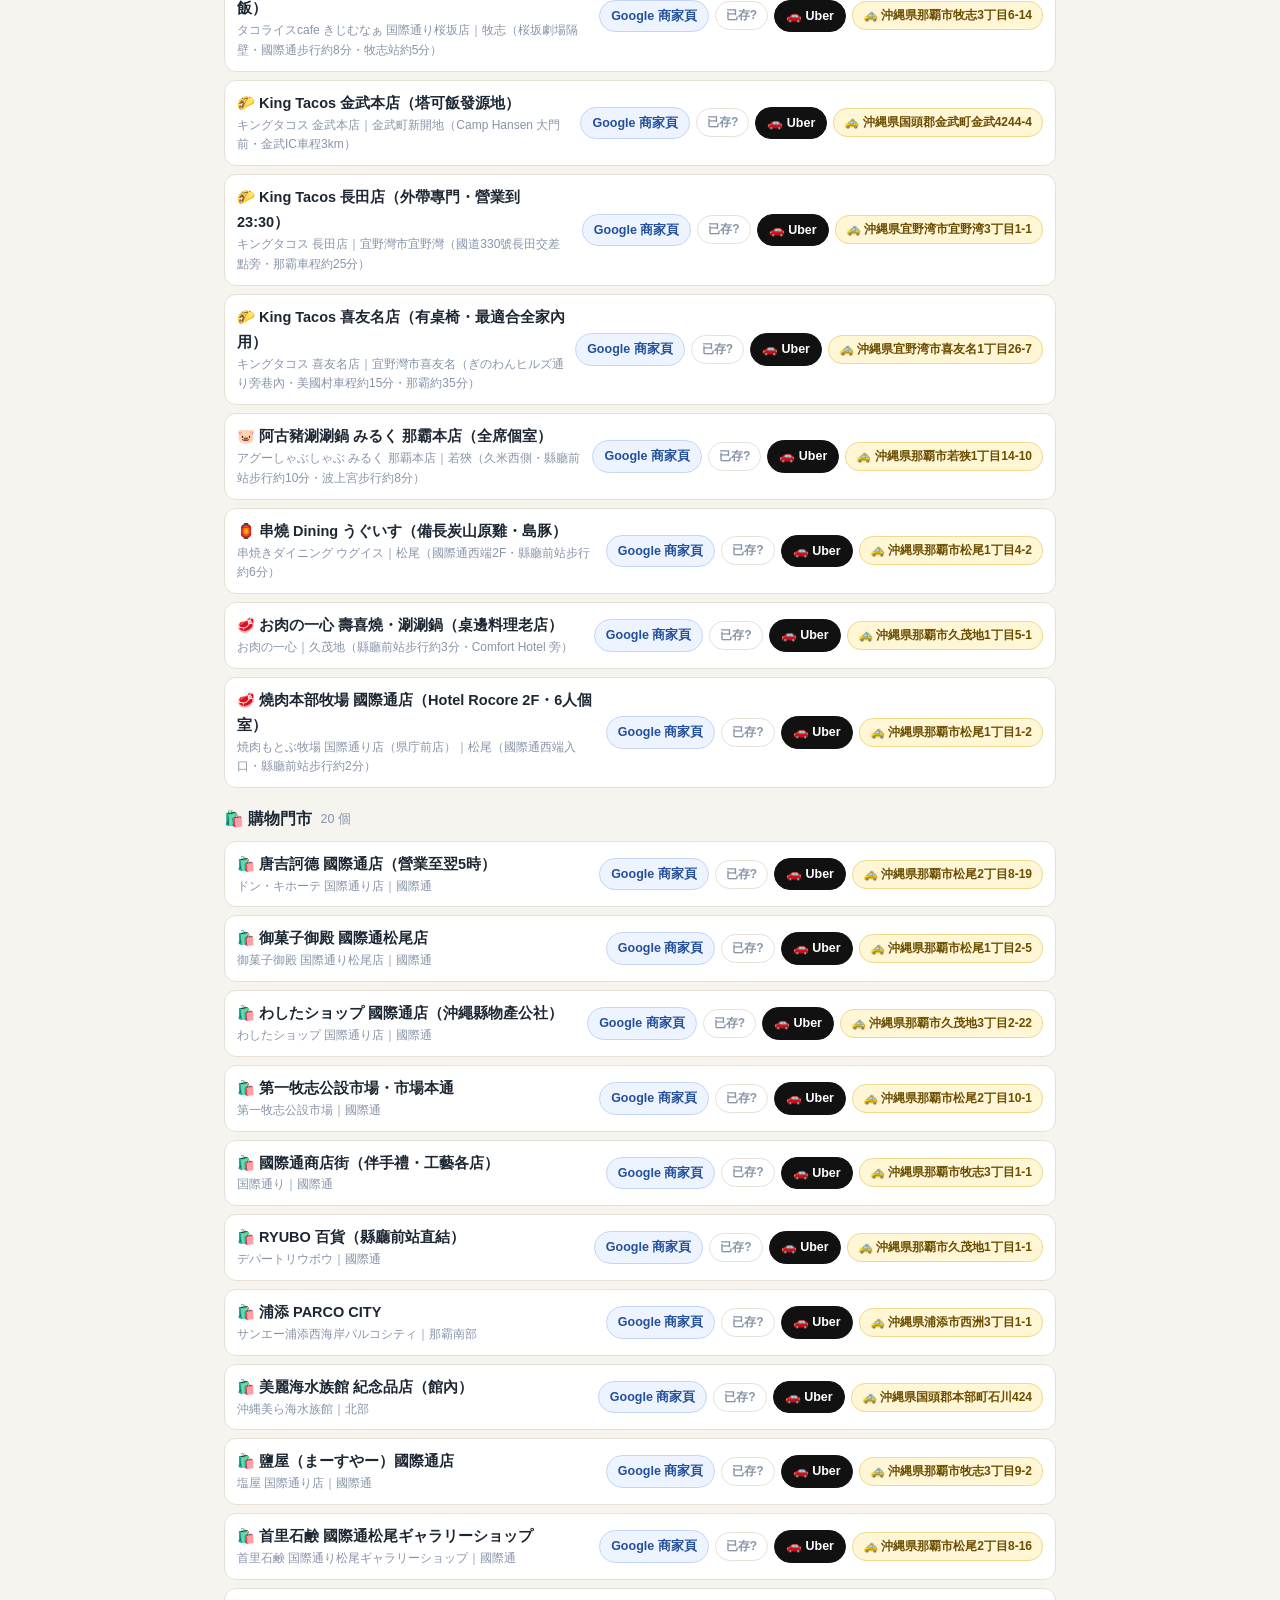
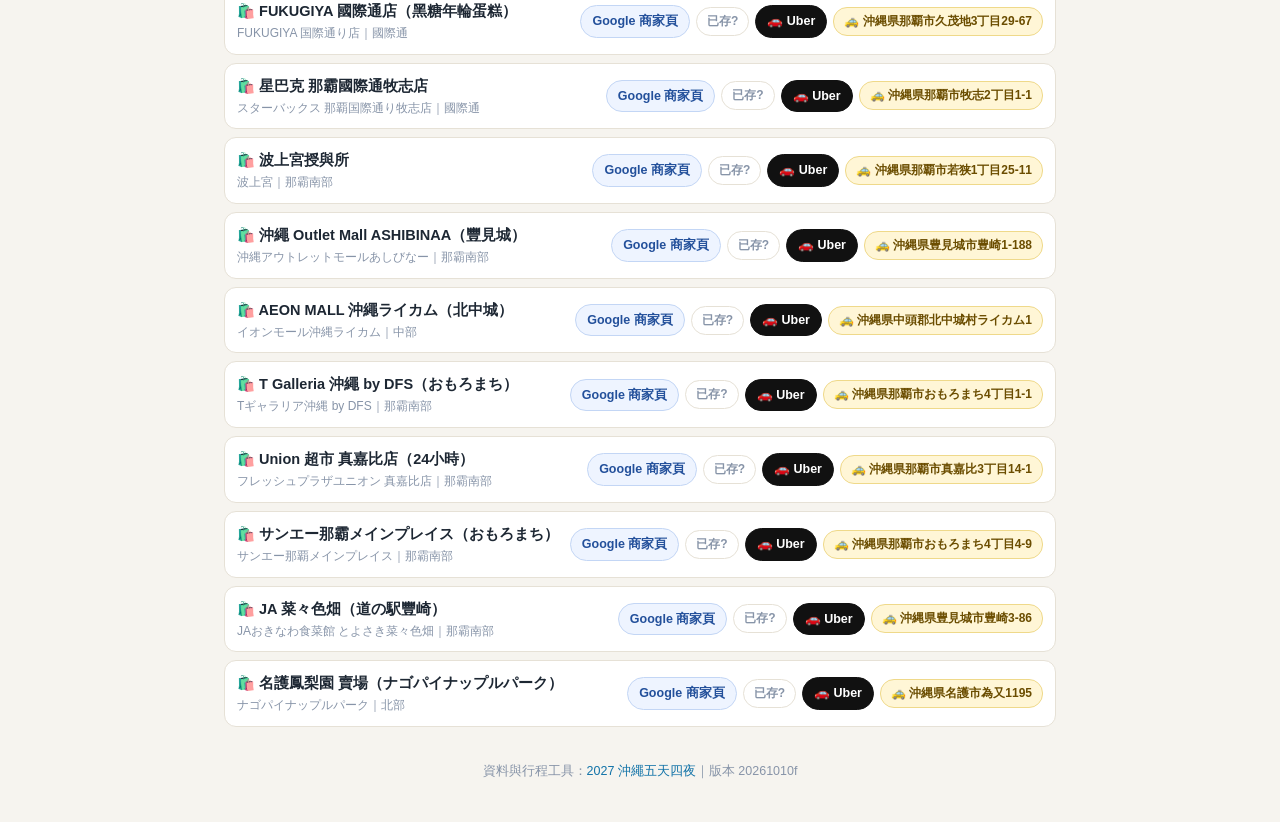
==== commit 5d4e7679: "v20261010f：有預約時間的站依時間選時段；插入新站只看「有沒有變糟」、不得害預約遲到 使用者回報：國際通商店街指定 Day 3 卻顯示「塞不進營業時間」，想當回飯店前最後一站。  根因：本部牧" ====
--- a/savelist.html
+++ b/savelist.html
@@ -112,7 +112,7 @@
 
 <footer>資料與行程工具：<a href="index.html">2027 沖繩五天四夜</a>｜版本 <span id="ver"></span></footer>
 
-<script src="assets/data.js?v=20261010e"></script>
+<script src="assets/data.js?v=20261010f"></script>
 <script>
 (function () {
   'use strict';
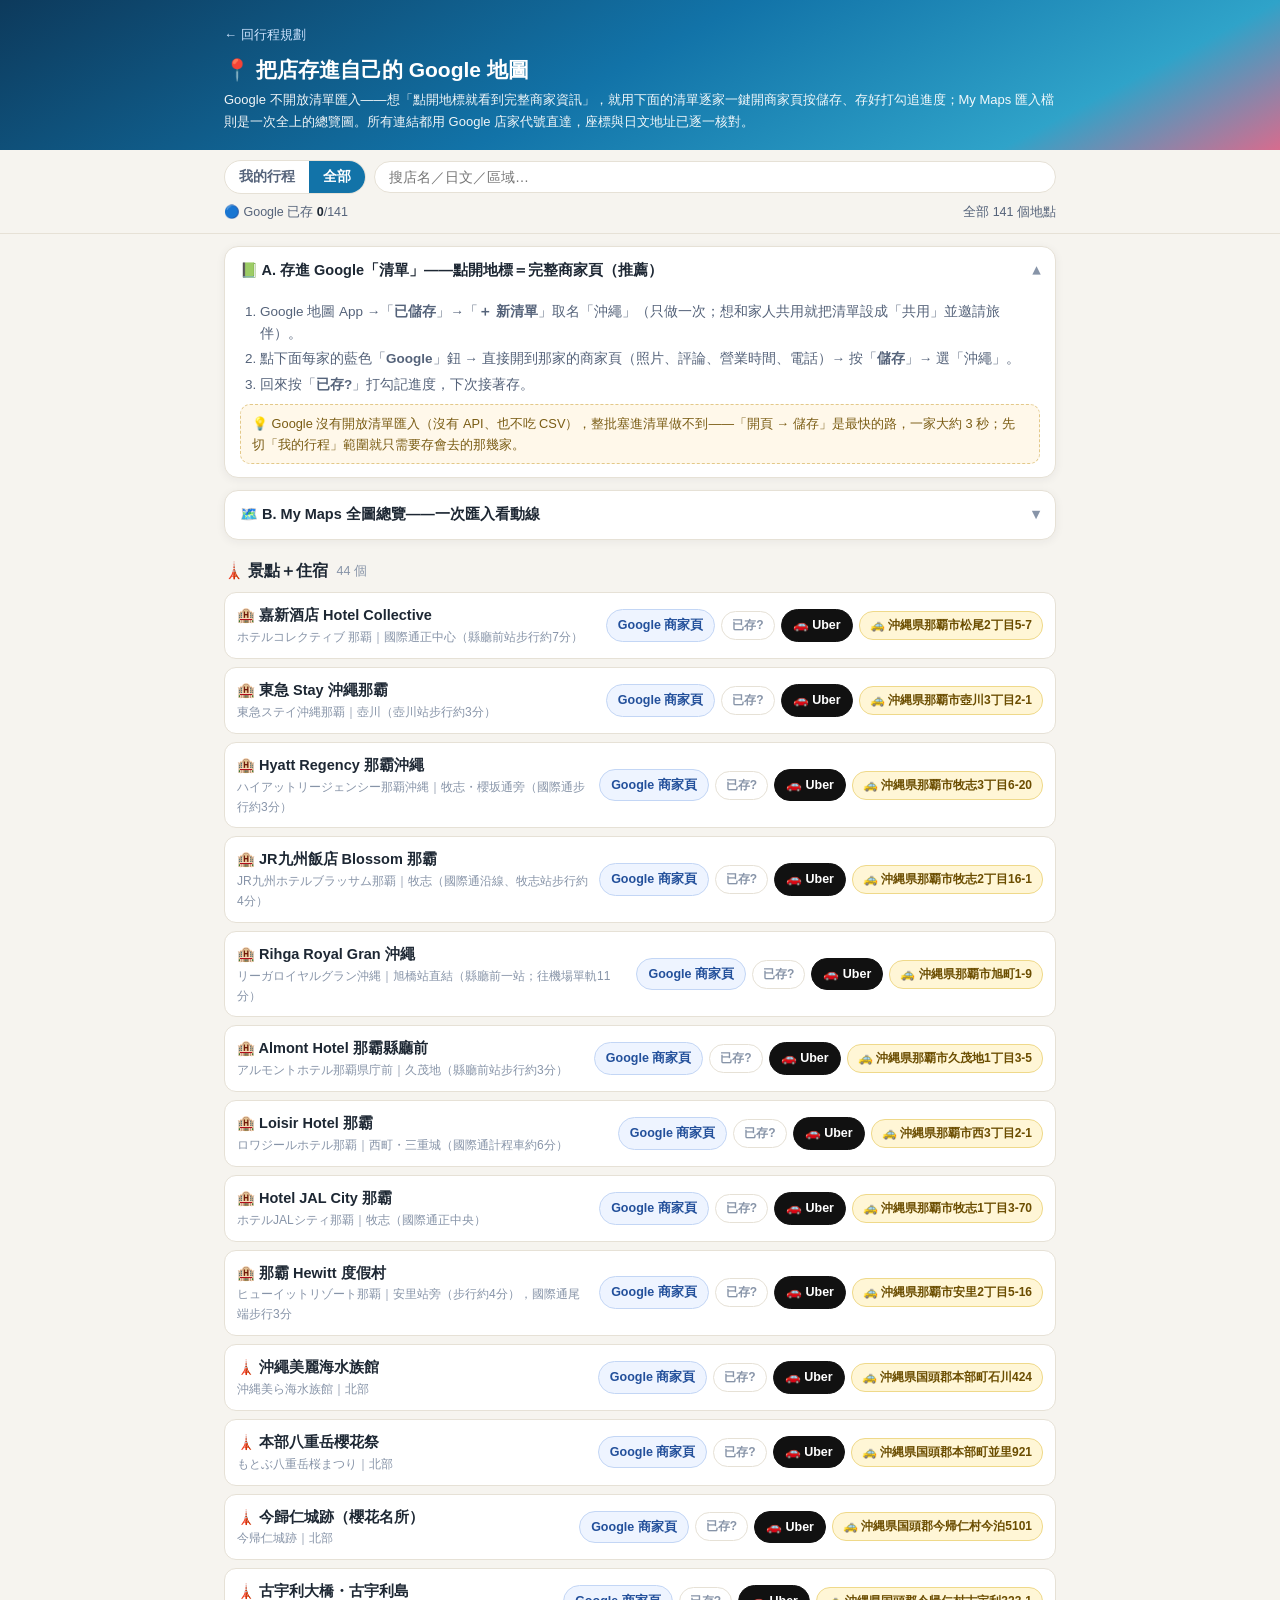
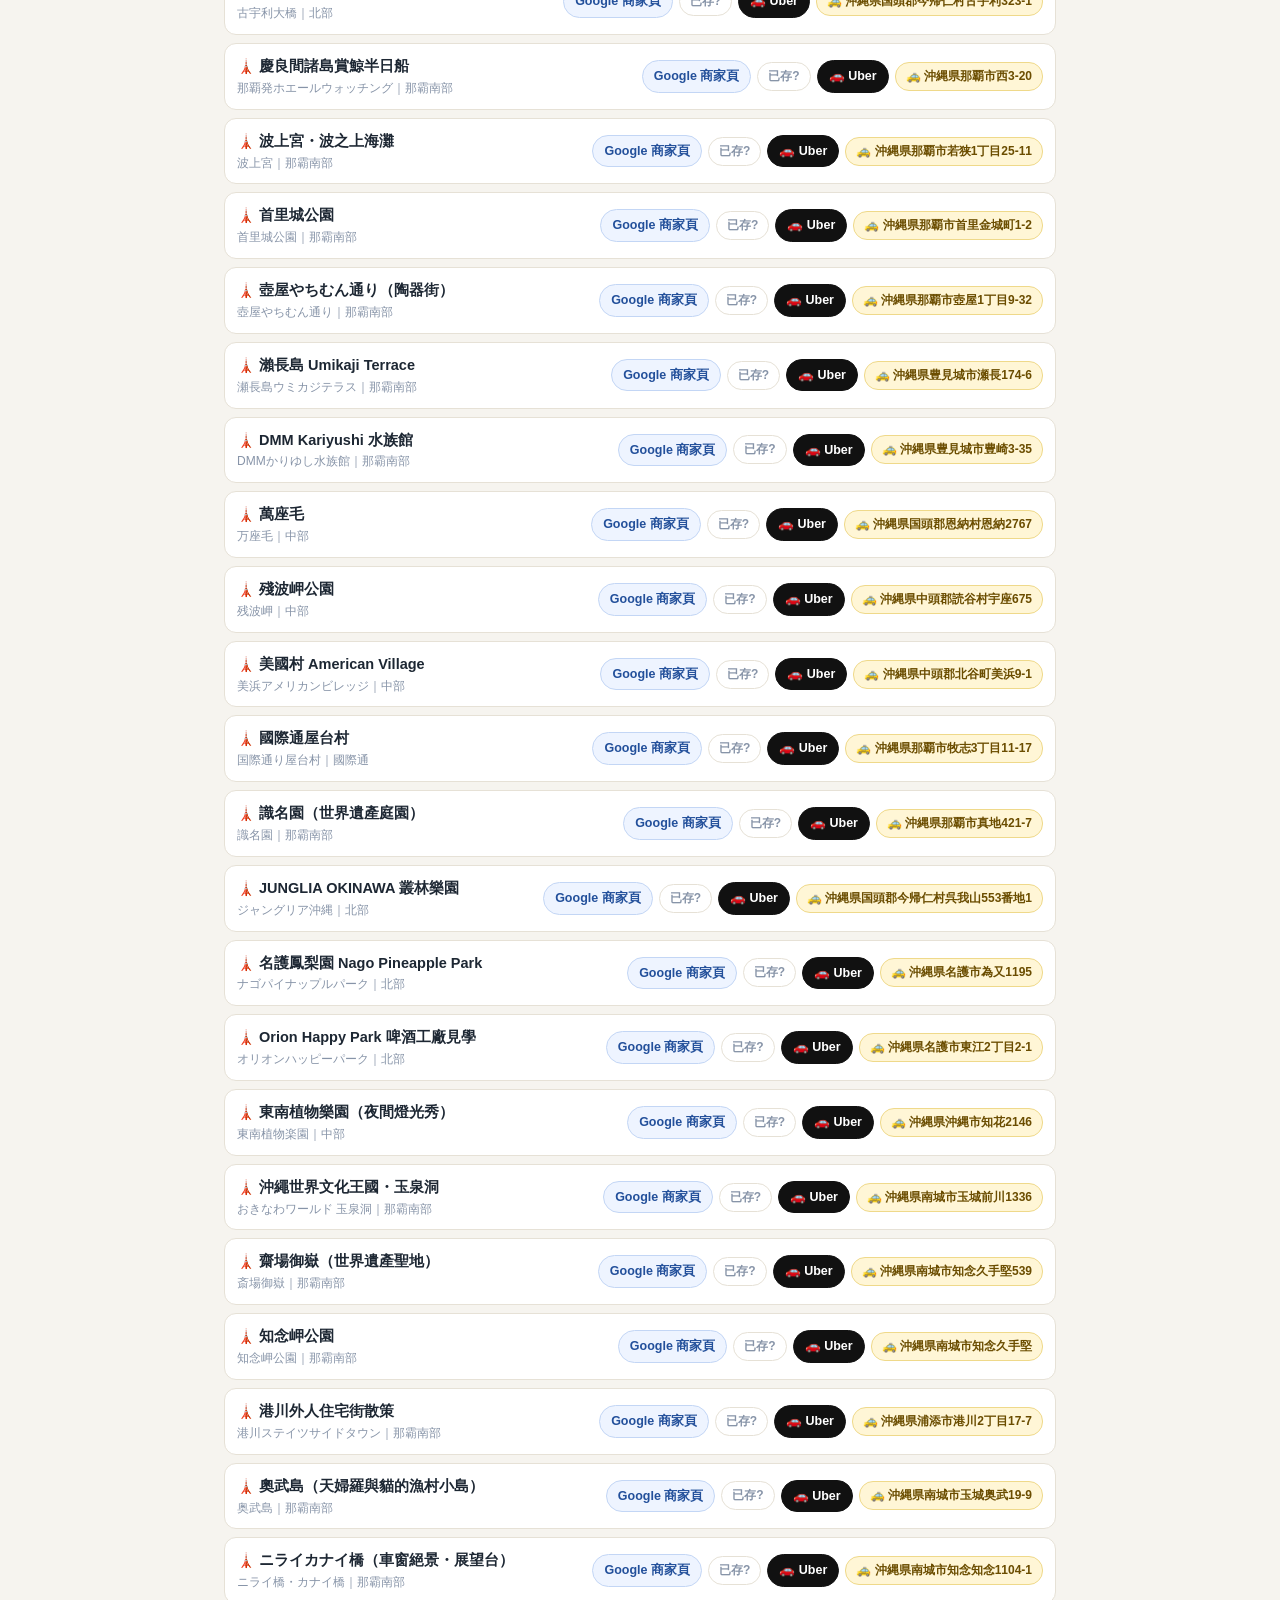
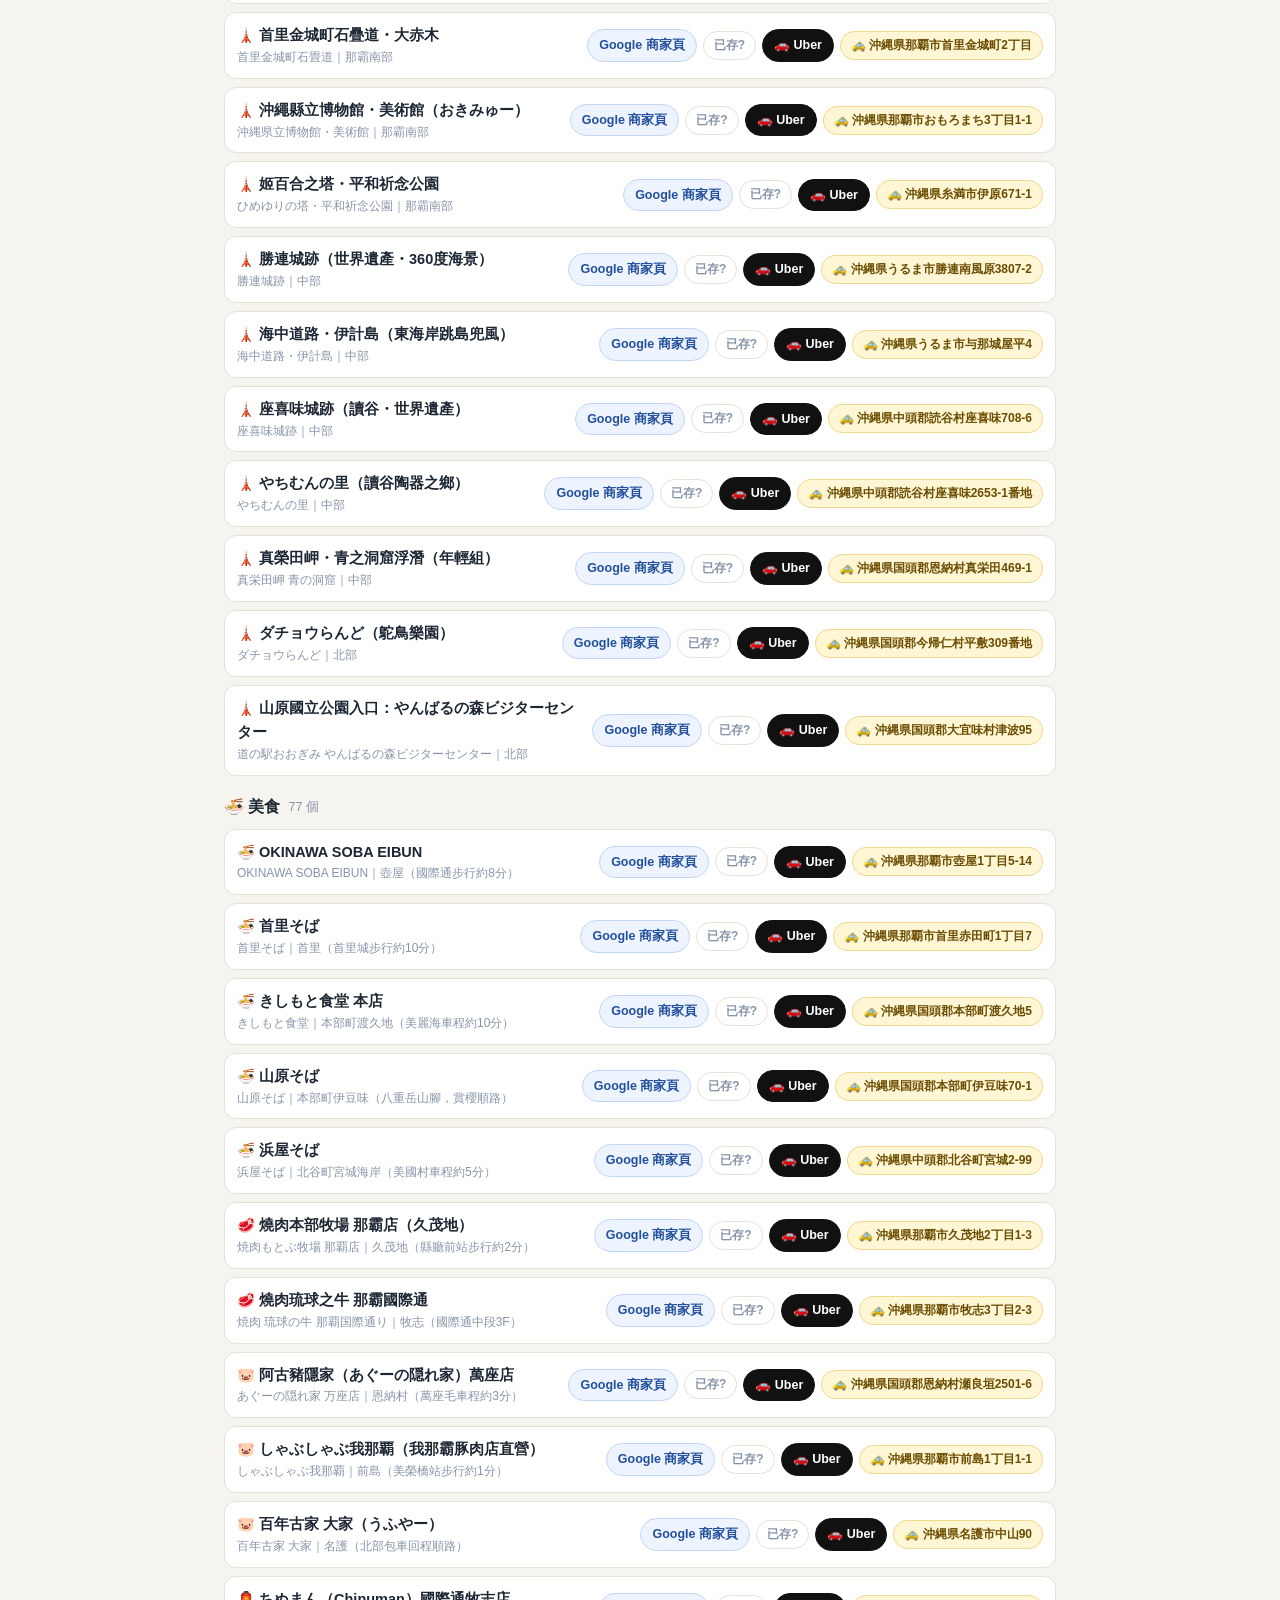
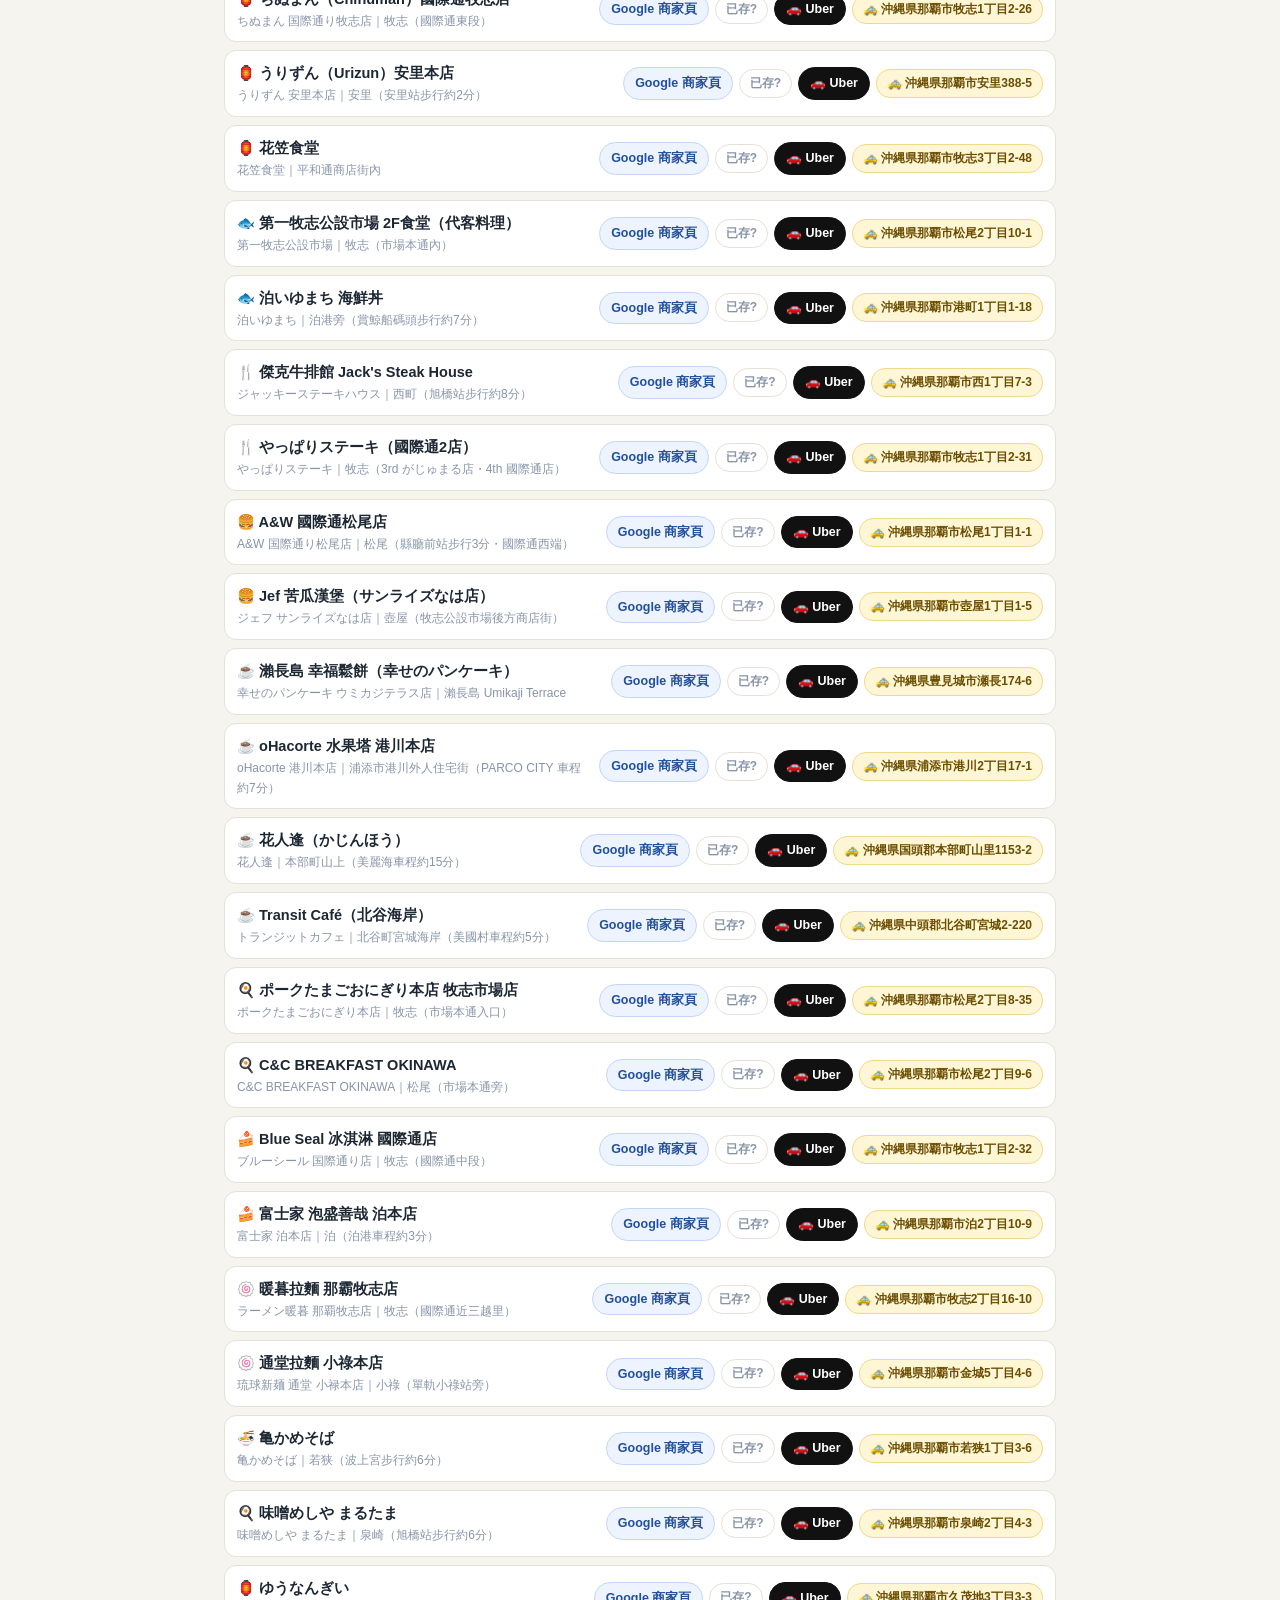
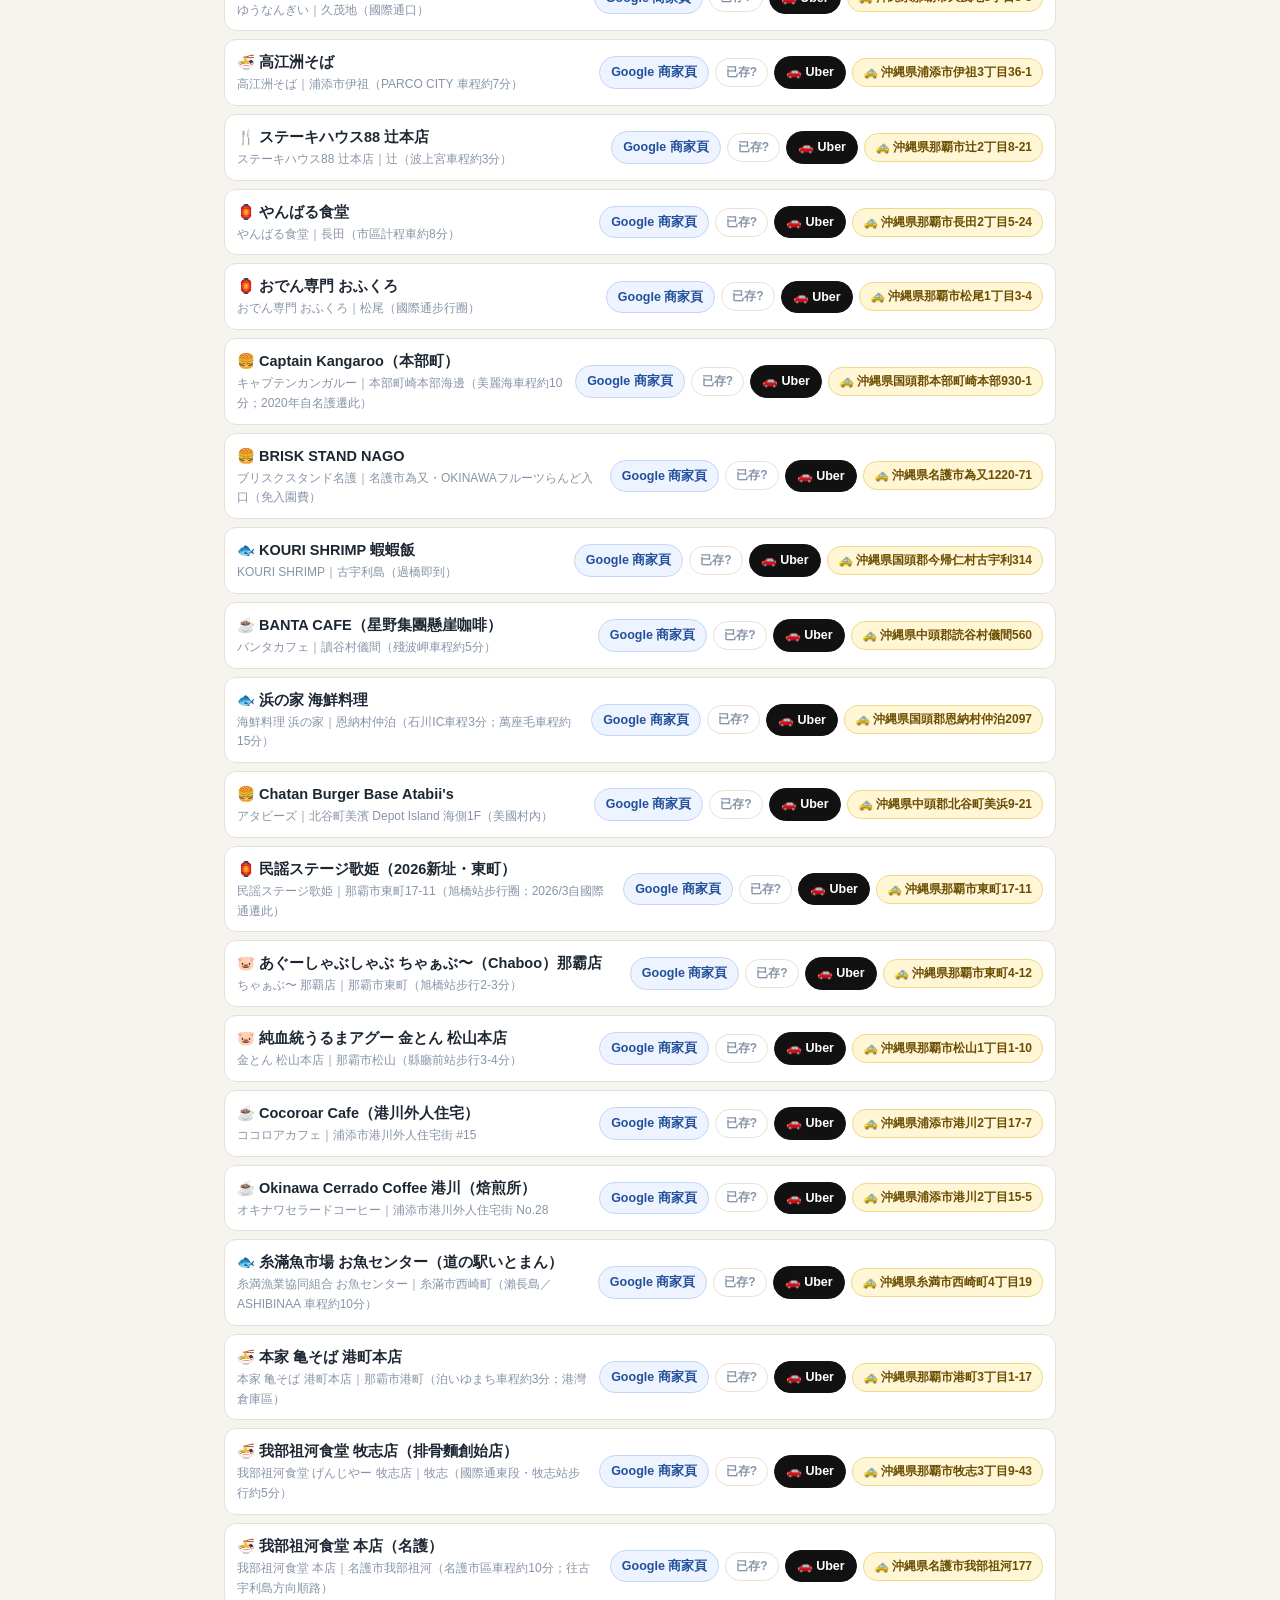
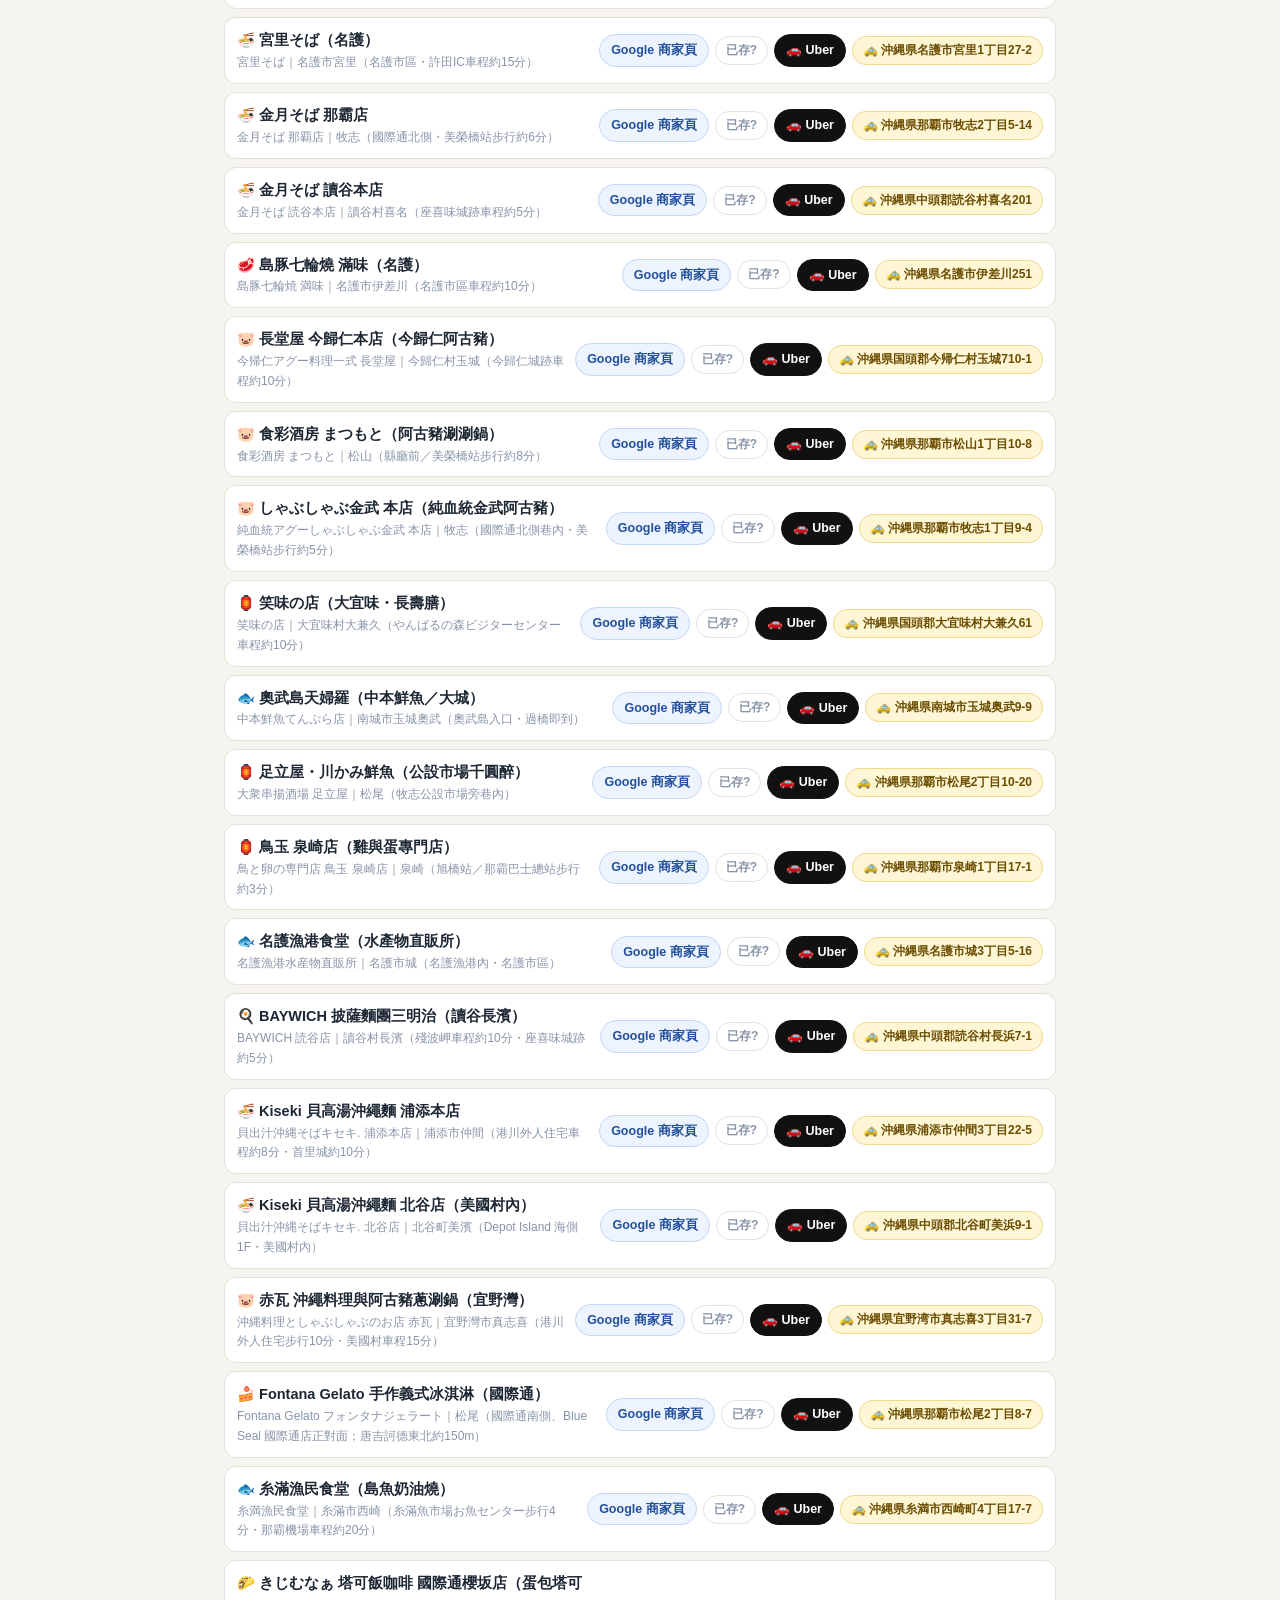
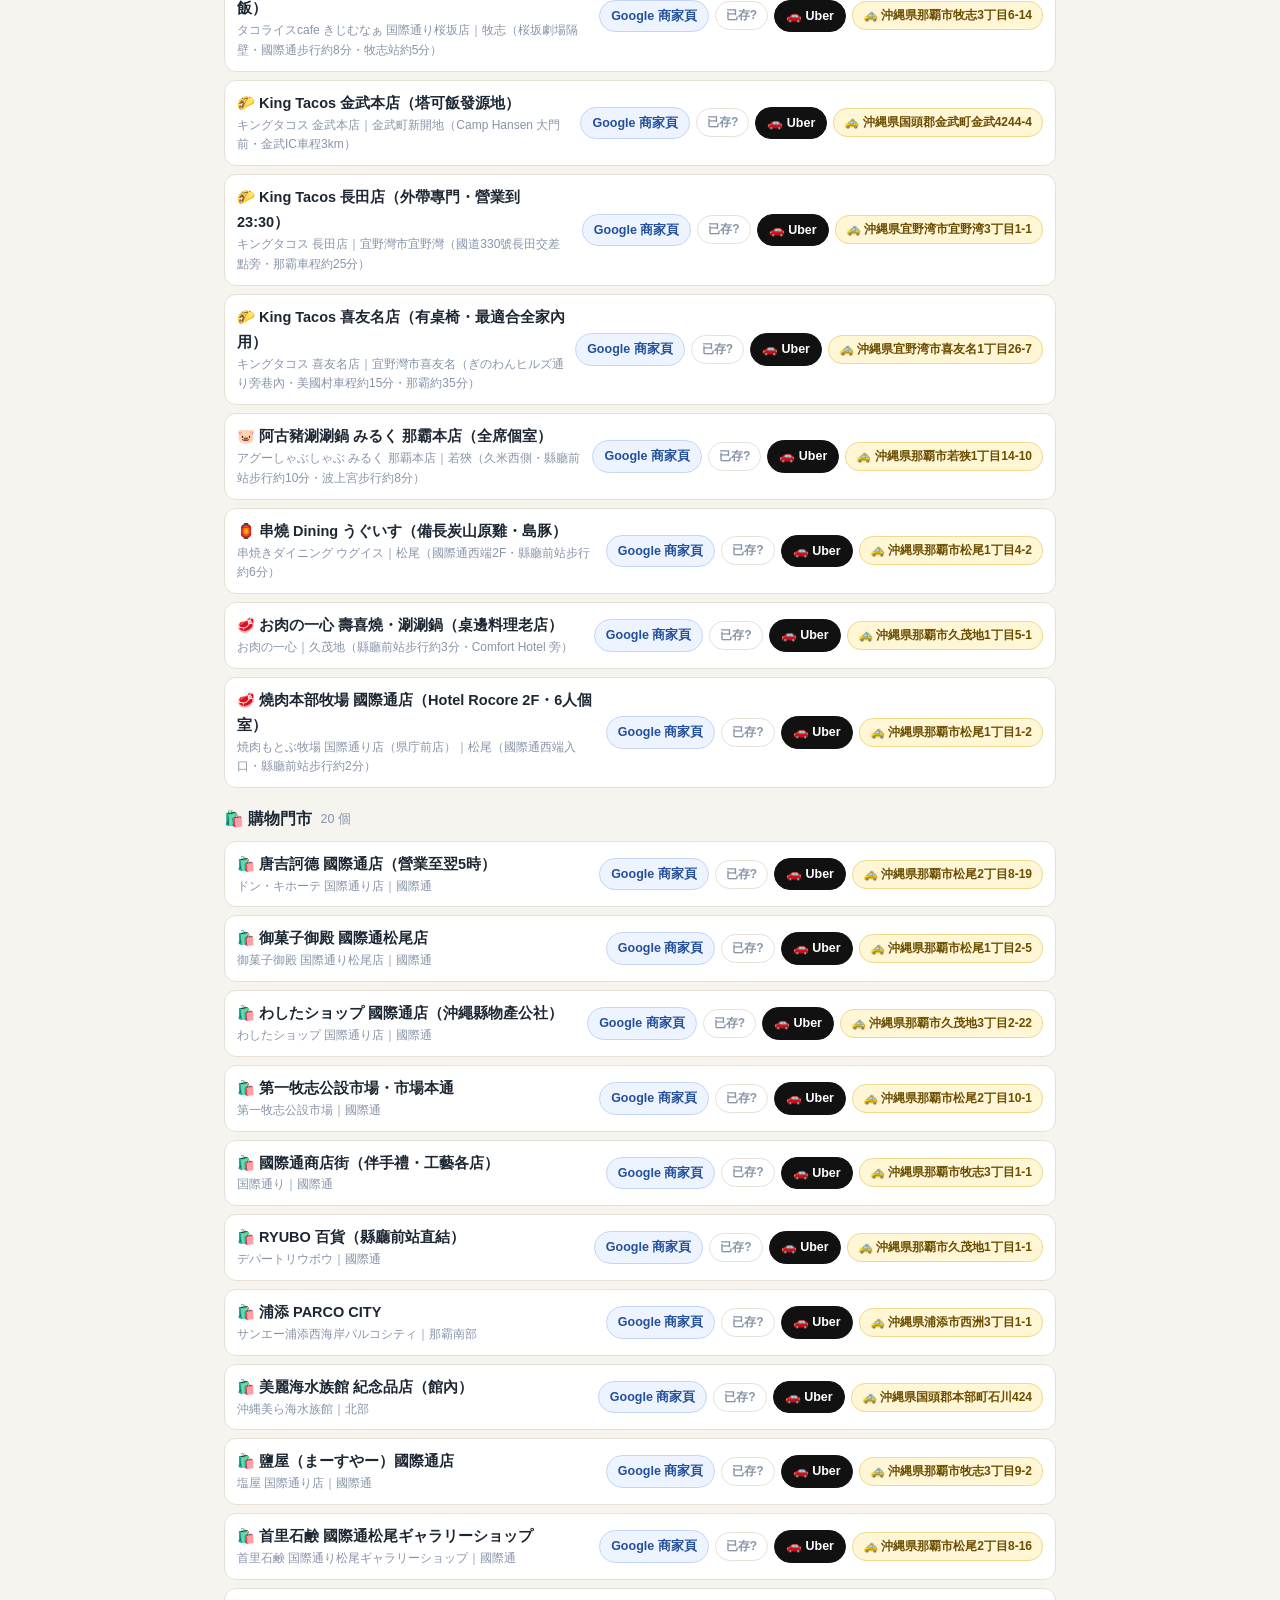
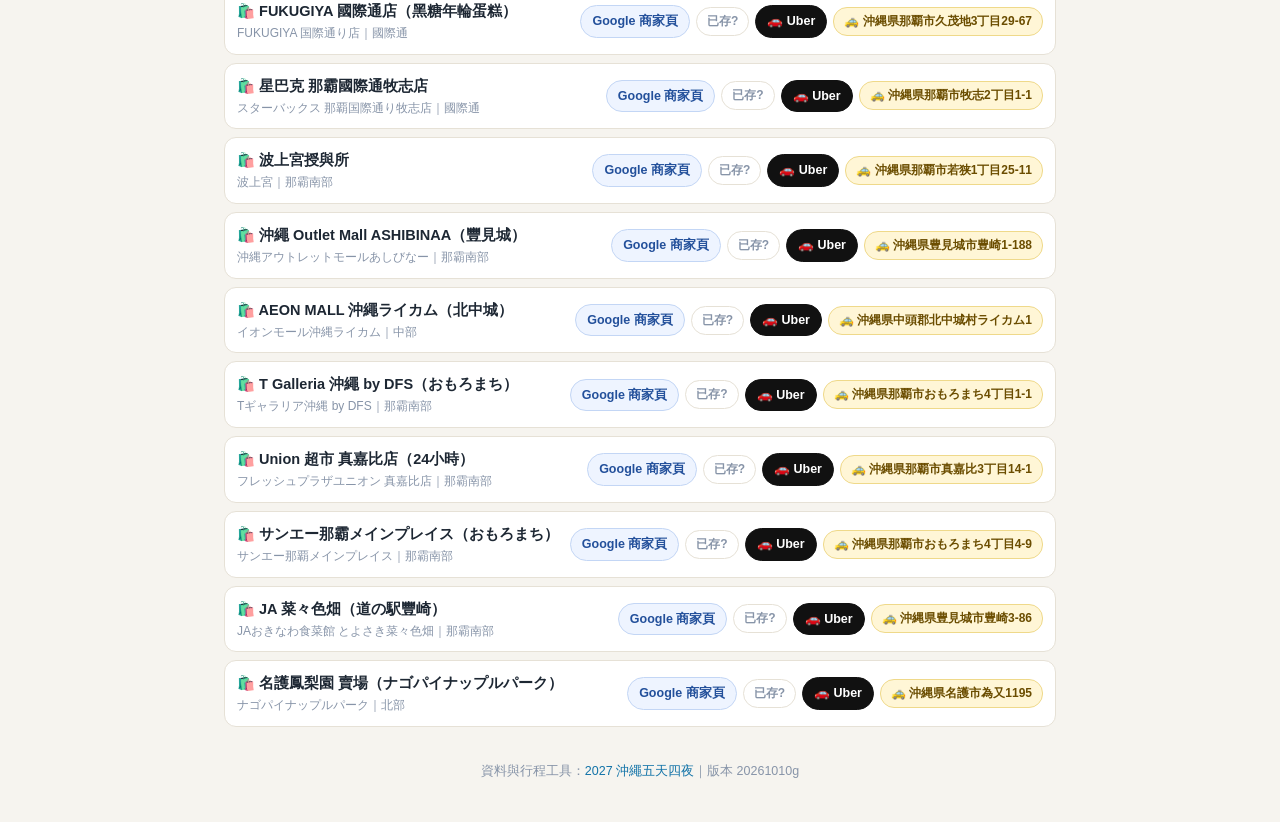
==== commit b007a8a1: "v20261010g：「推薦補位・未勾選」的站也能移除或加入行程 使用者回報：沒勾選的 OKINAWA SOBA EIBUN 被自動補位排進 Day 3，卡片卻沒有任何可移除的按鈕。  新增推薦補位專" ====
--- a/savelist.html
+++ b/savelist.html
@@ -112,7 +112,7 @@
 
 <footer>資料與行程工具：<a href="index.html">2027 沖繩五天四夜</a>｜版本 <span id="ver"></span></footer>
 
-<script src="assets/data.js?v=20261010f"></script>
+<script src="assets/data.js?v=20261010g"></script>
 <script>
 (function () {
   'use strict';
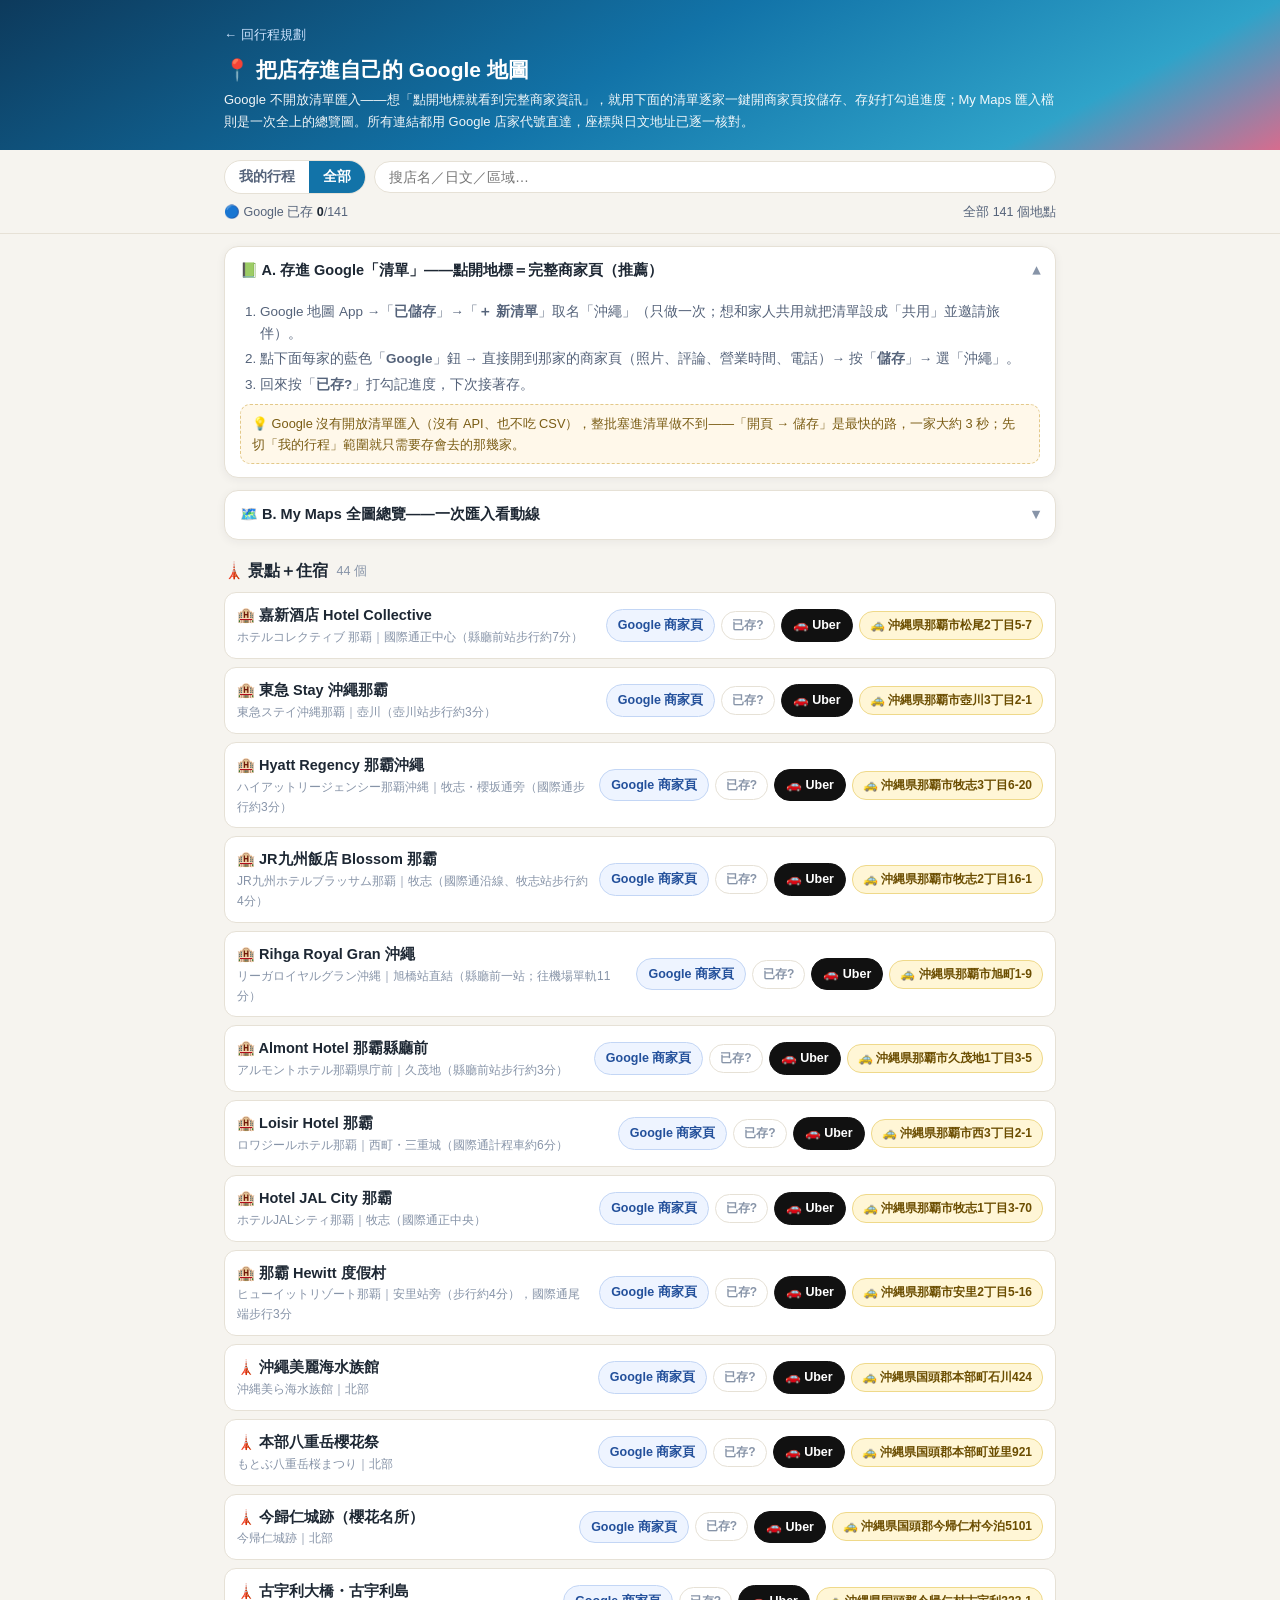
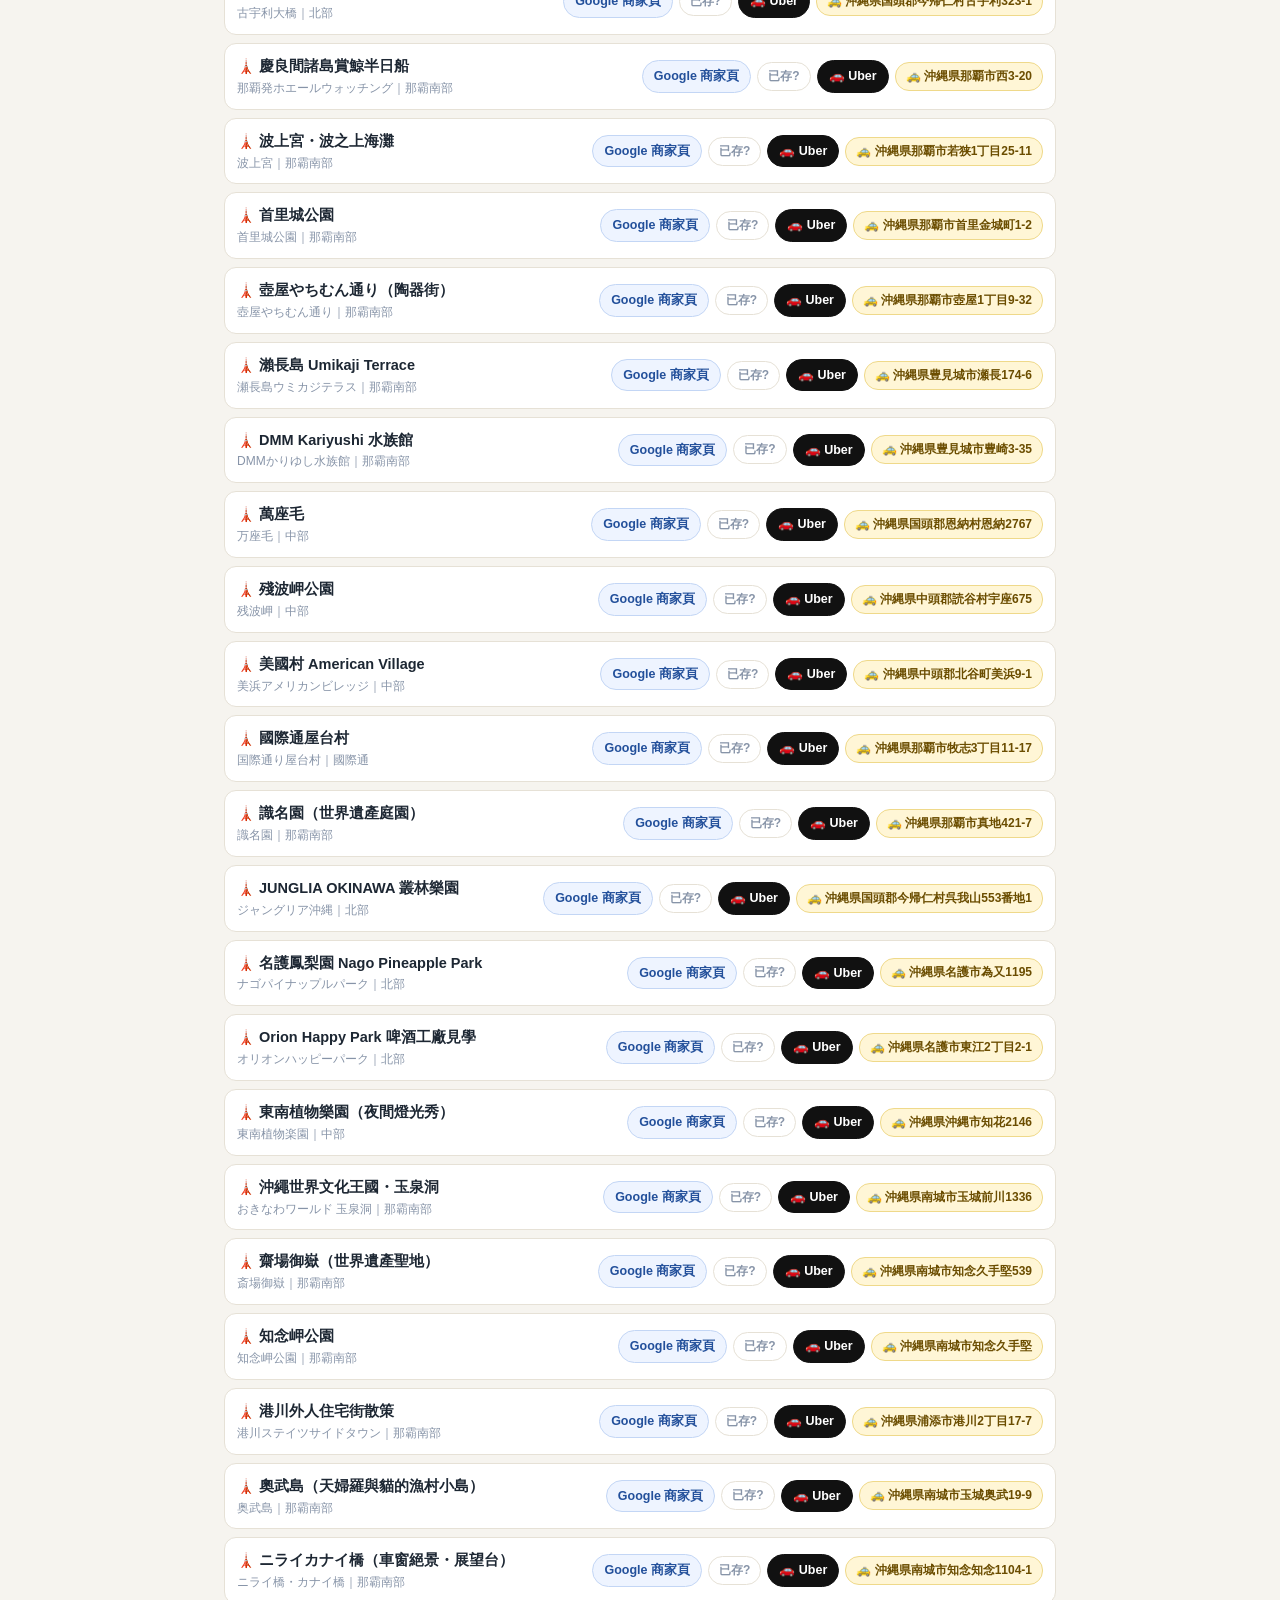
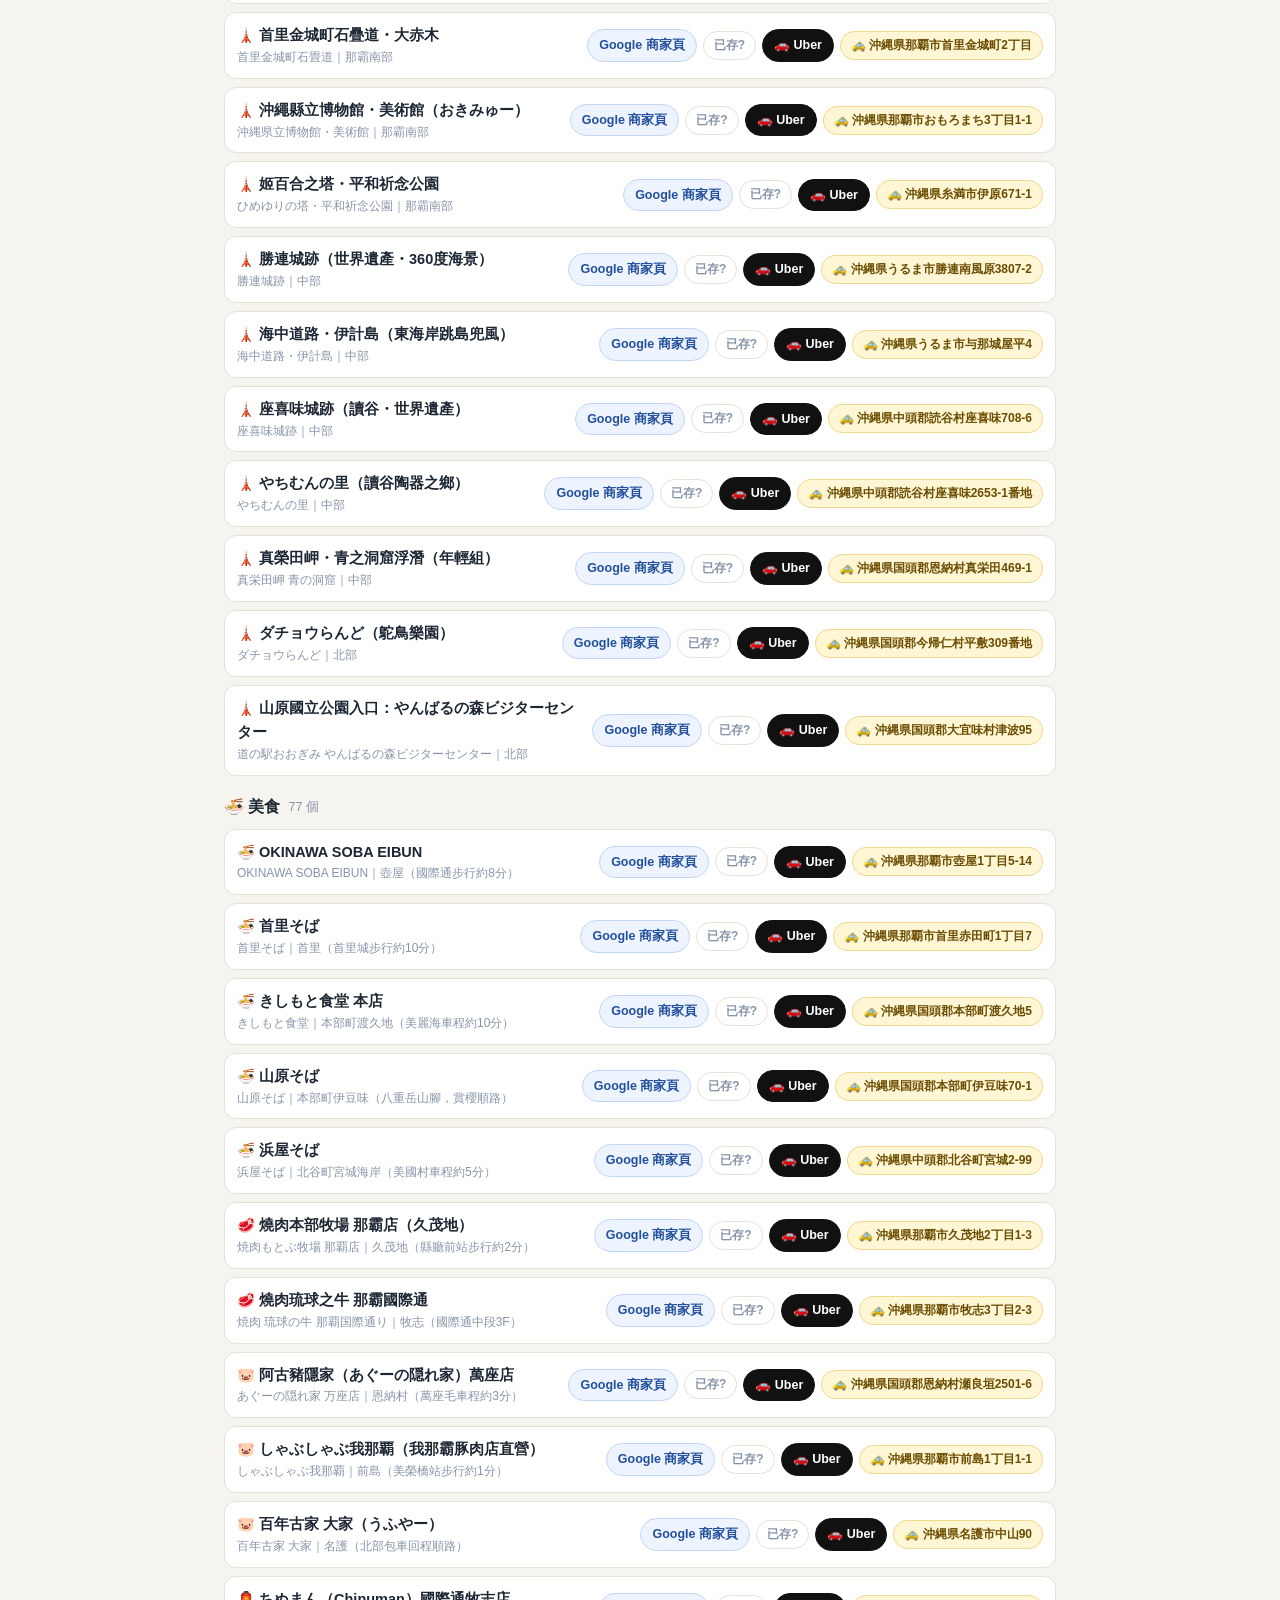
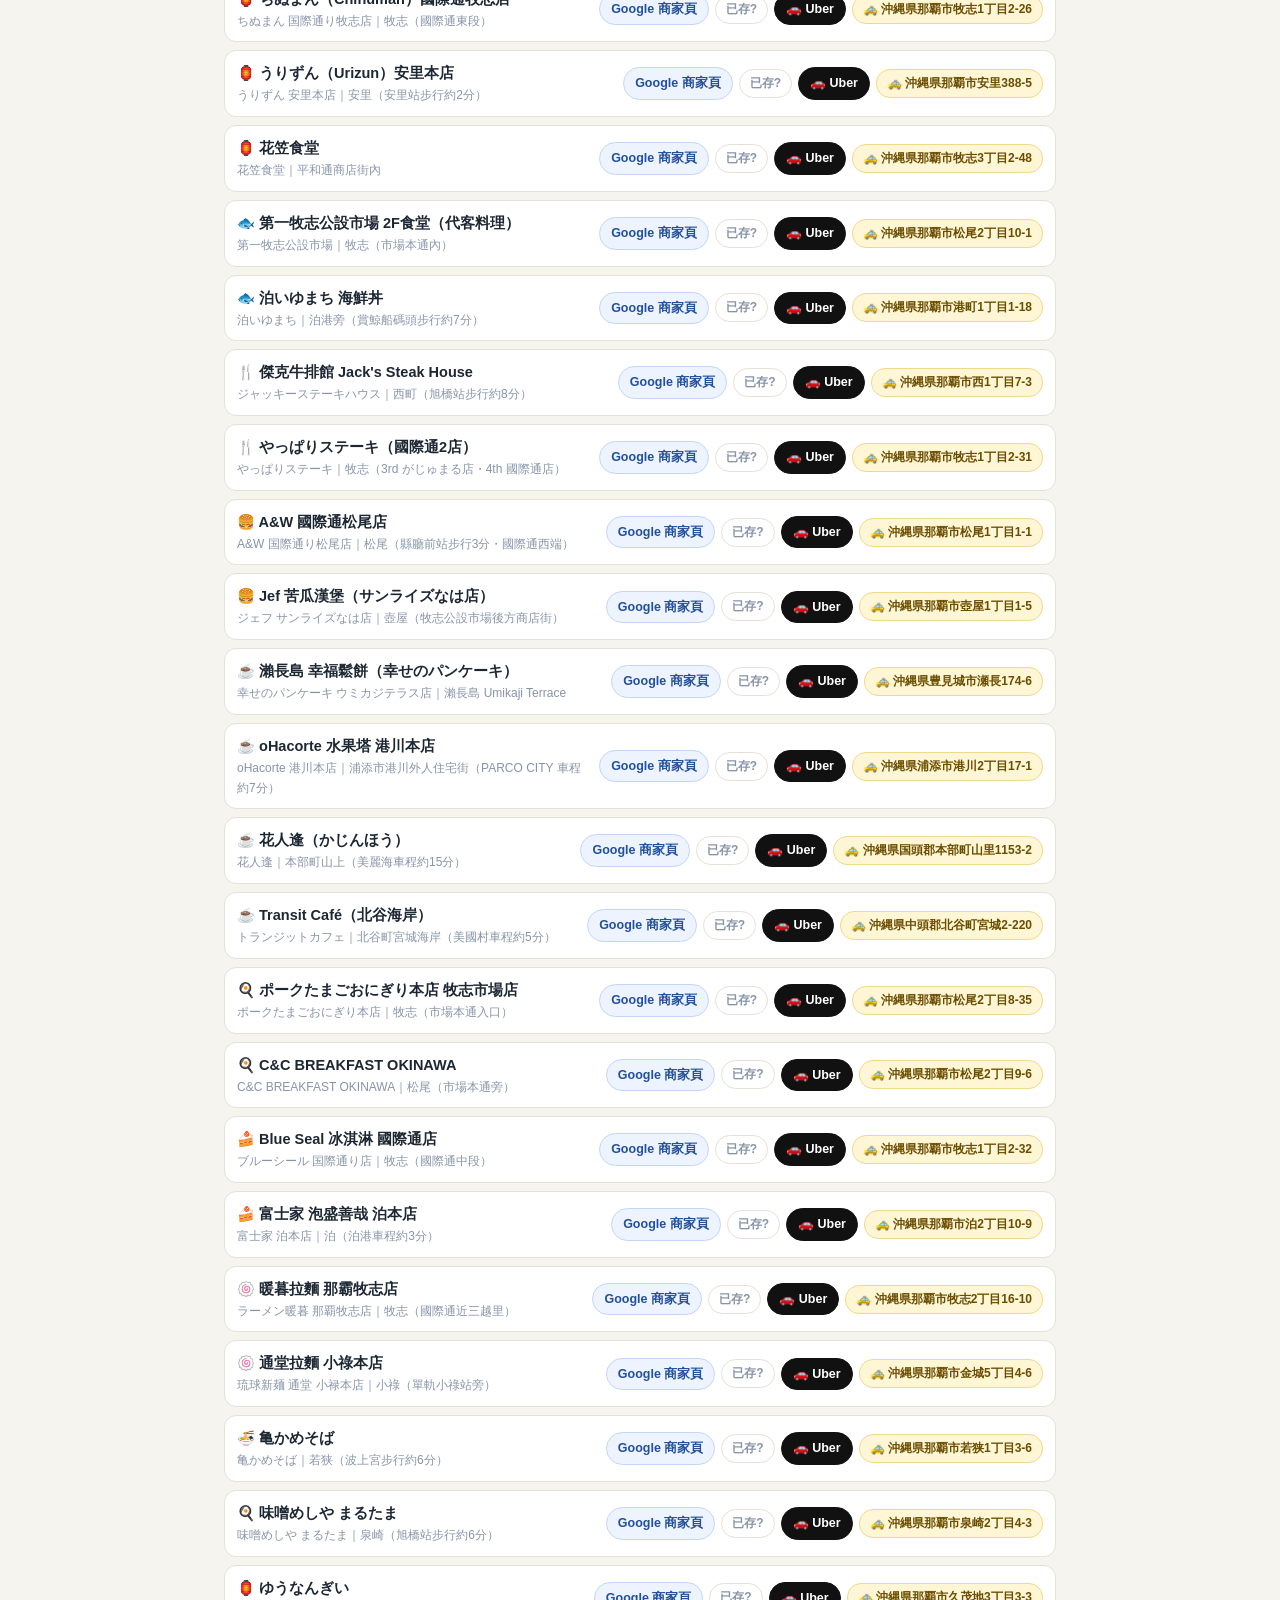
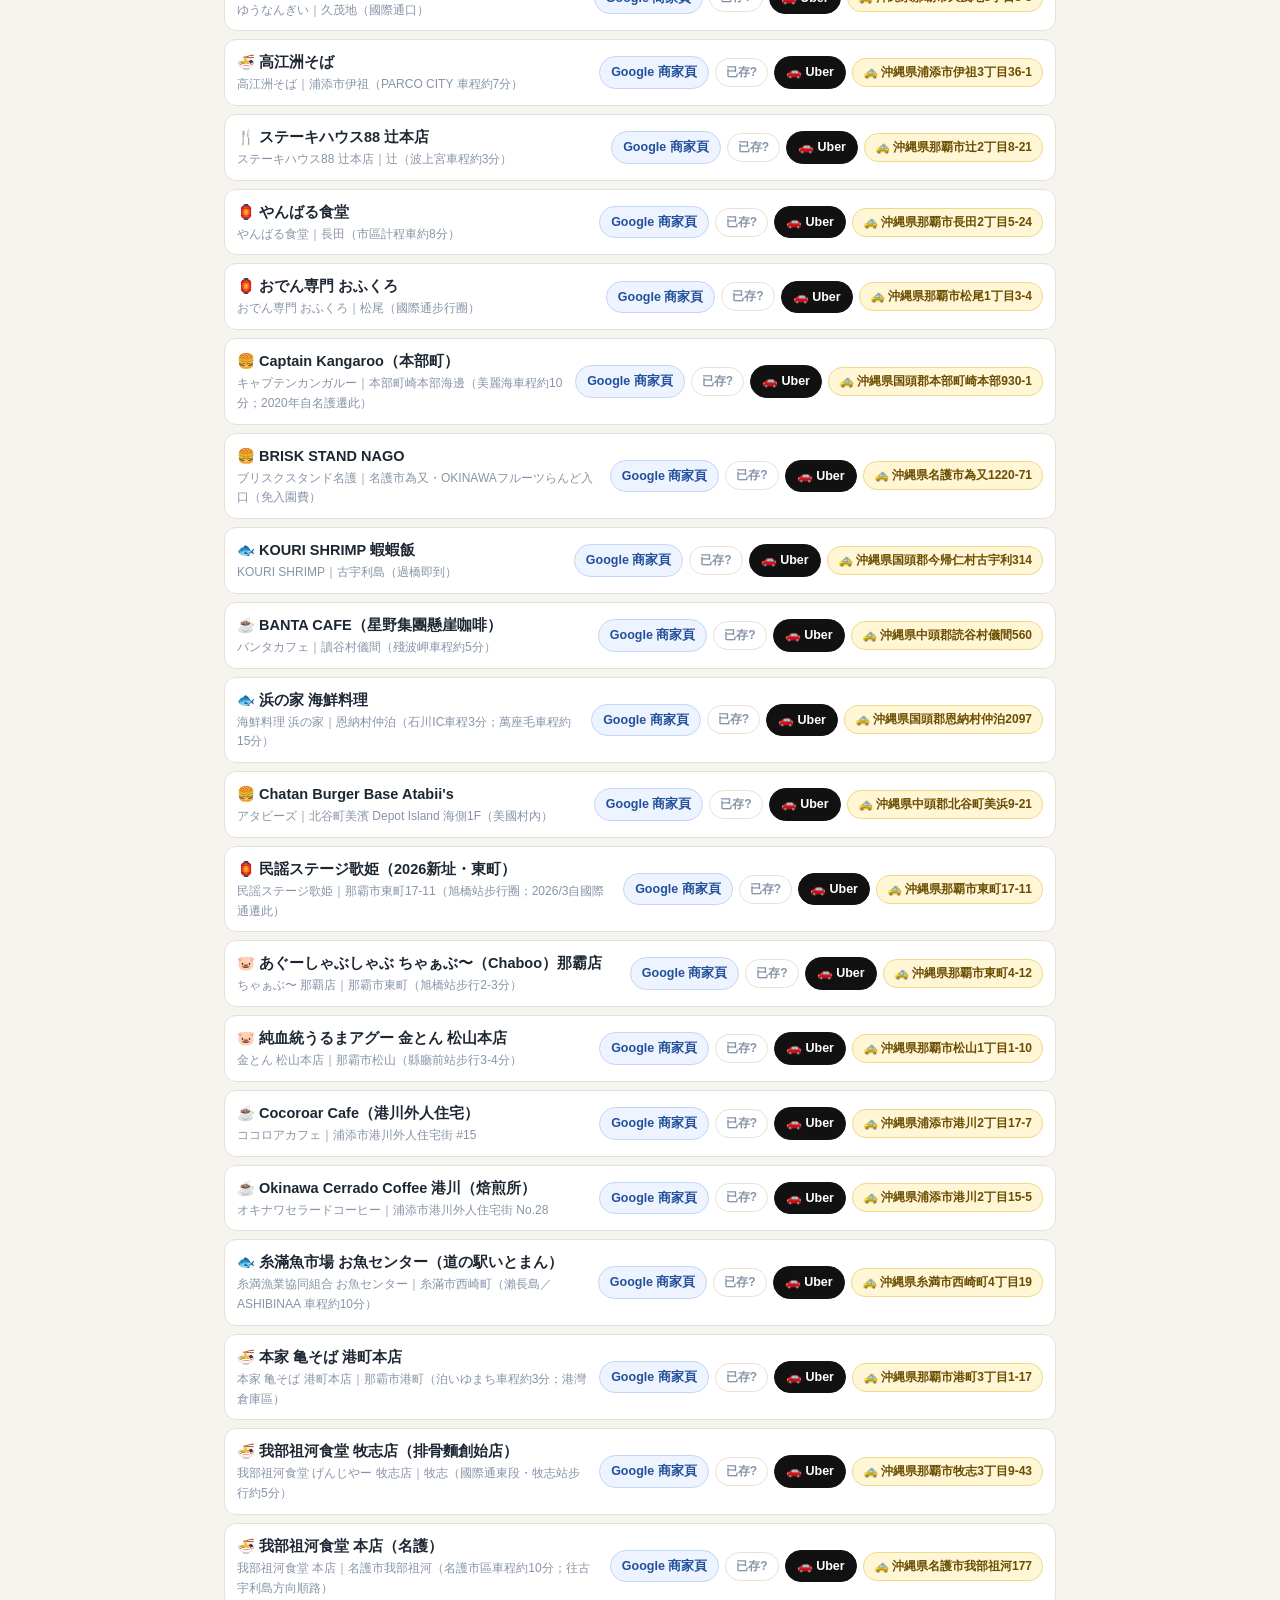
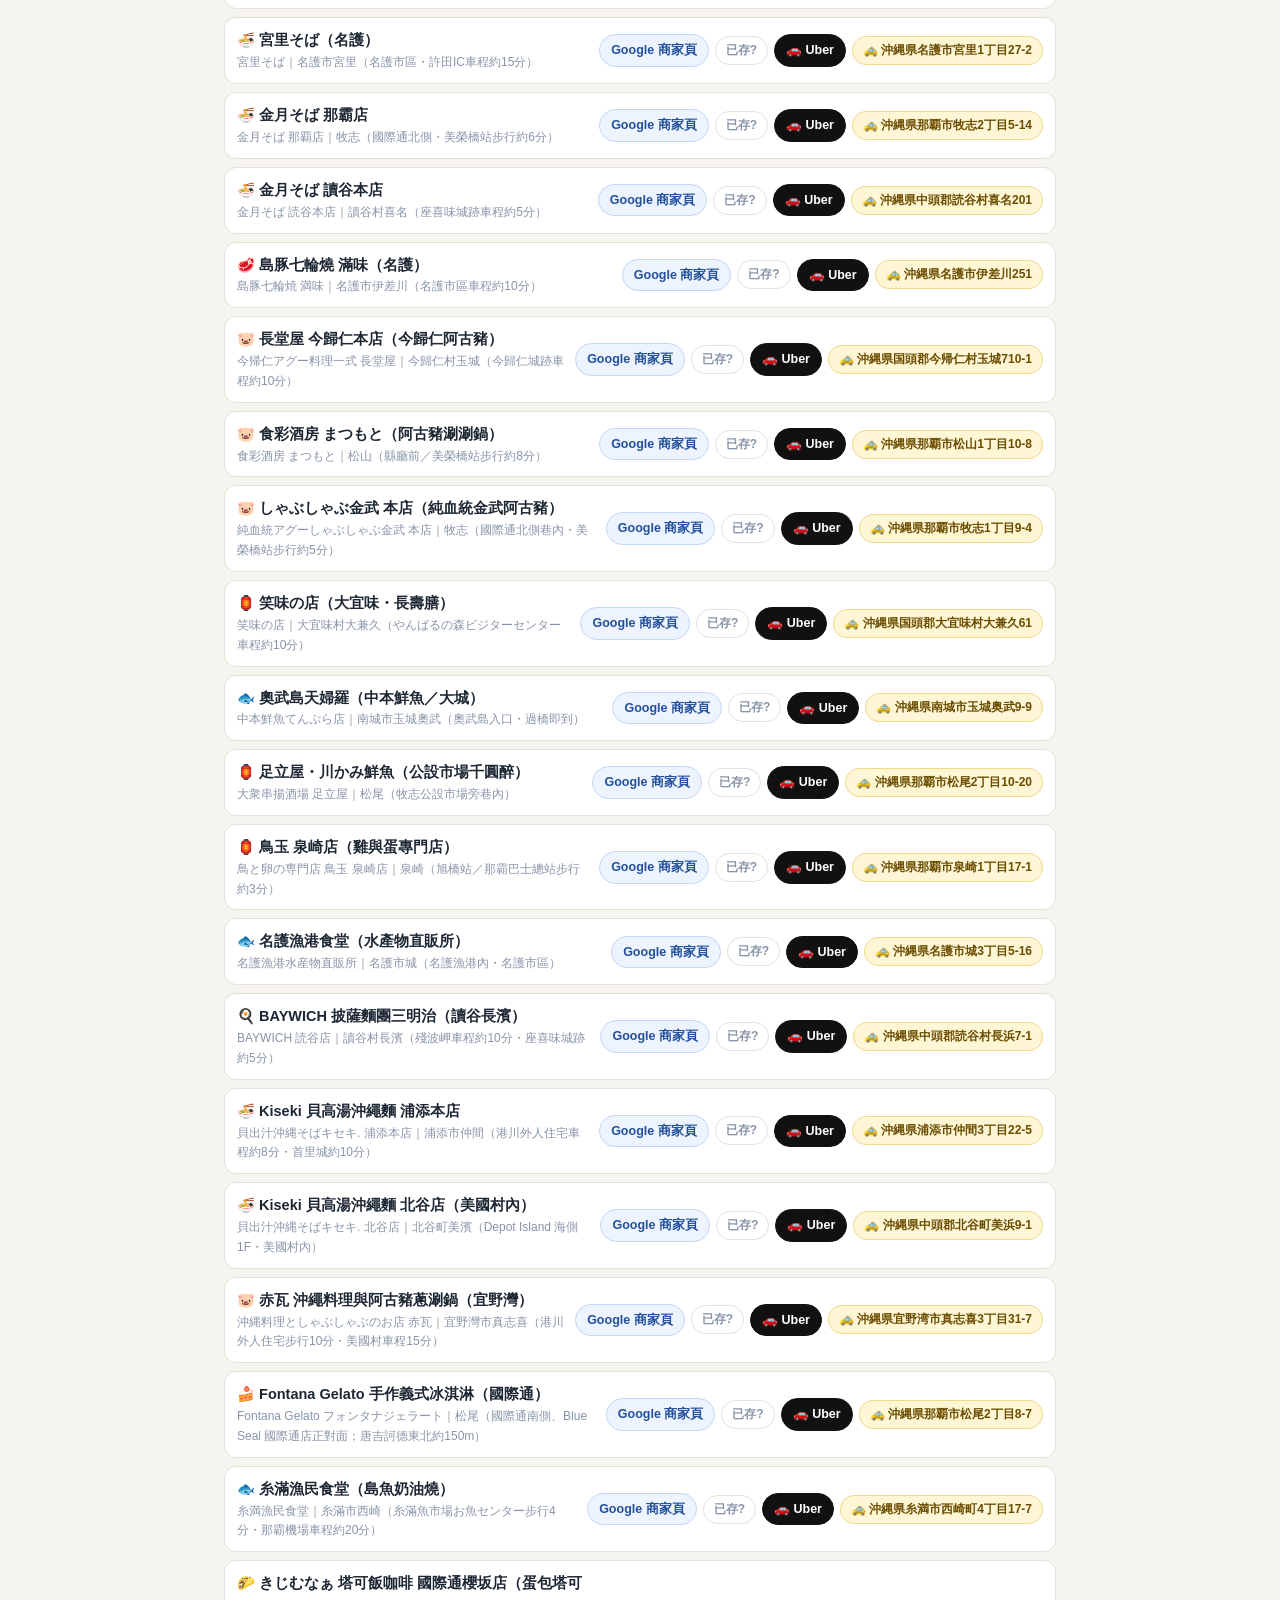
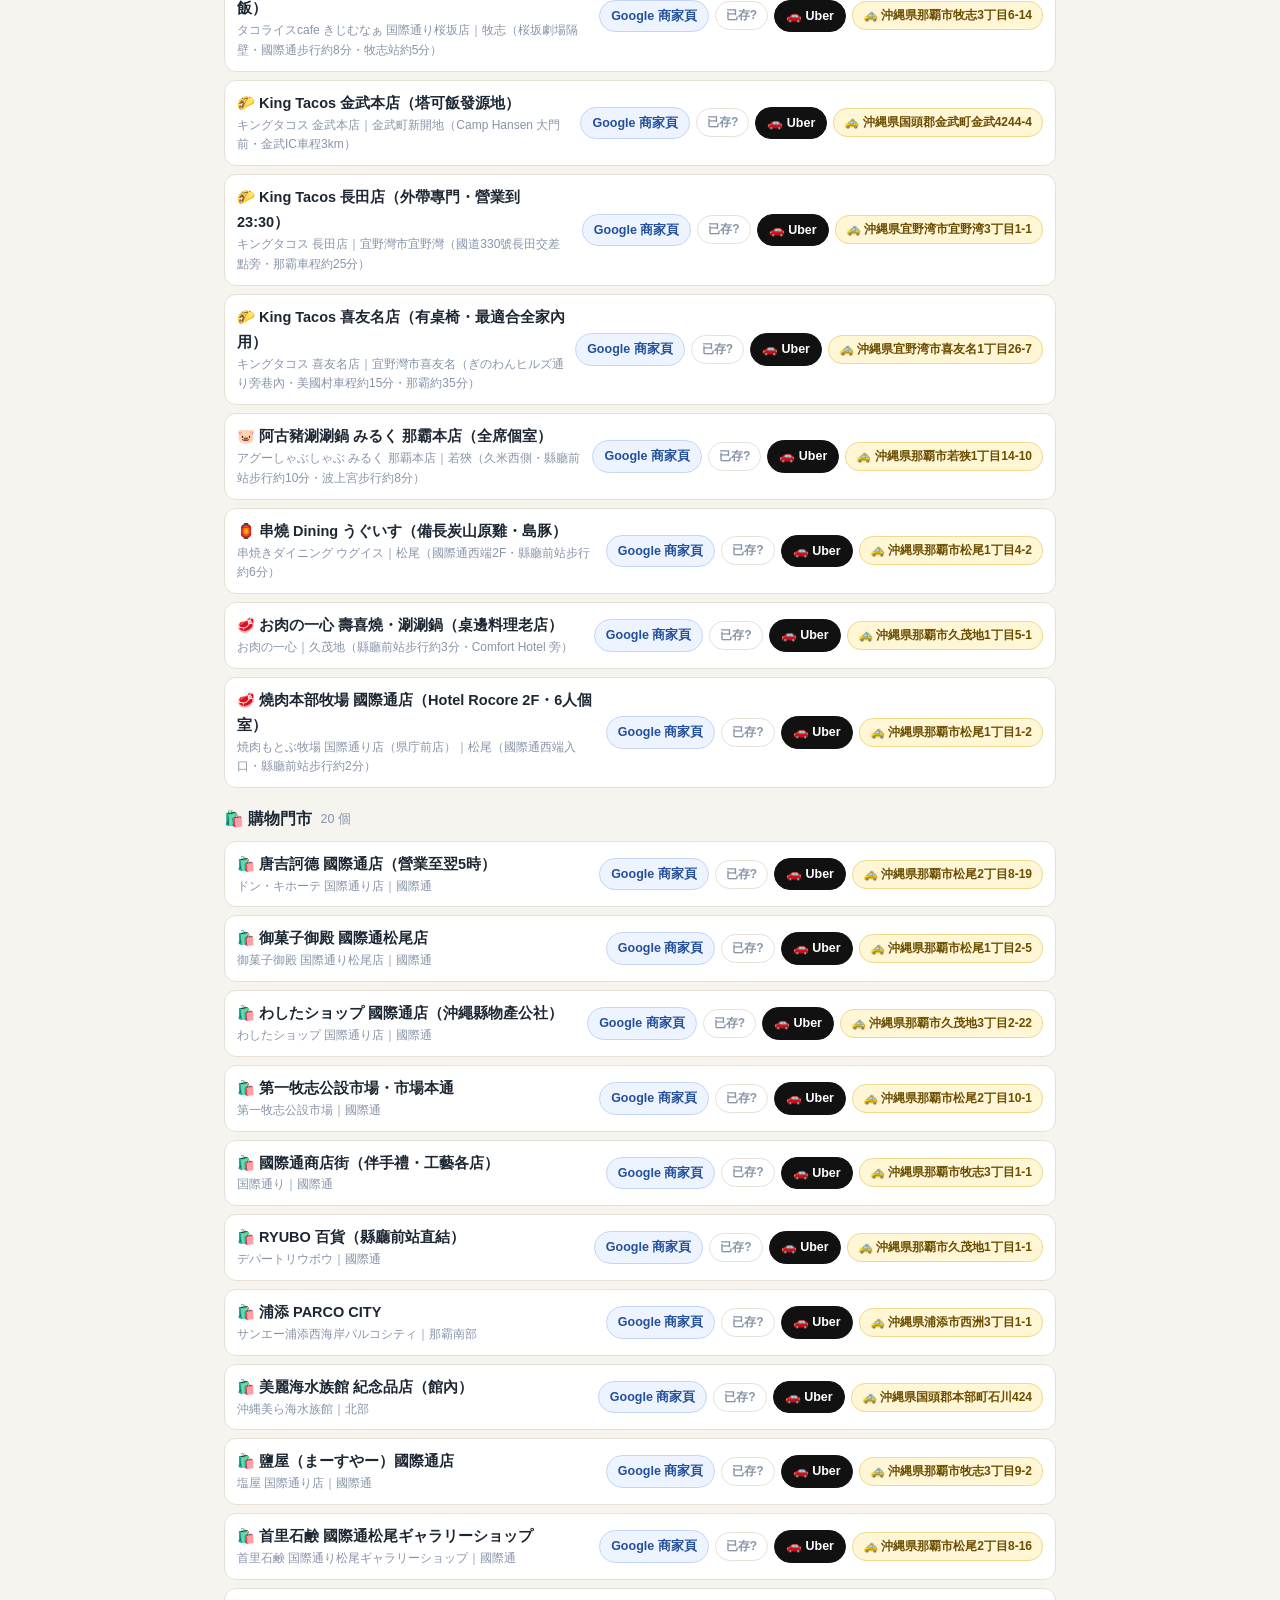
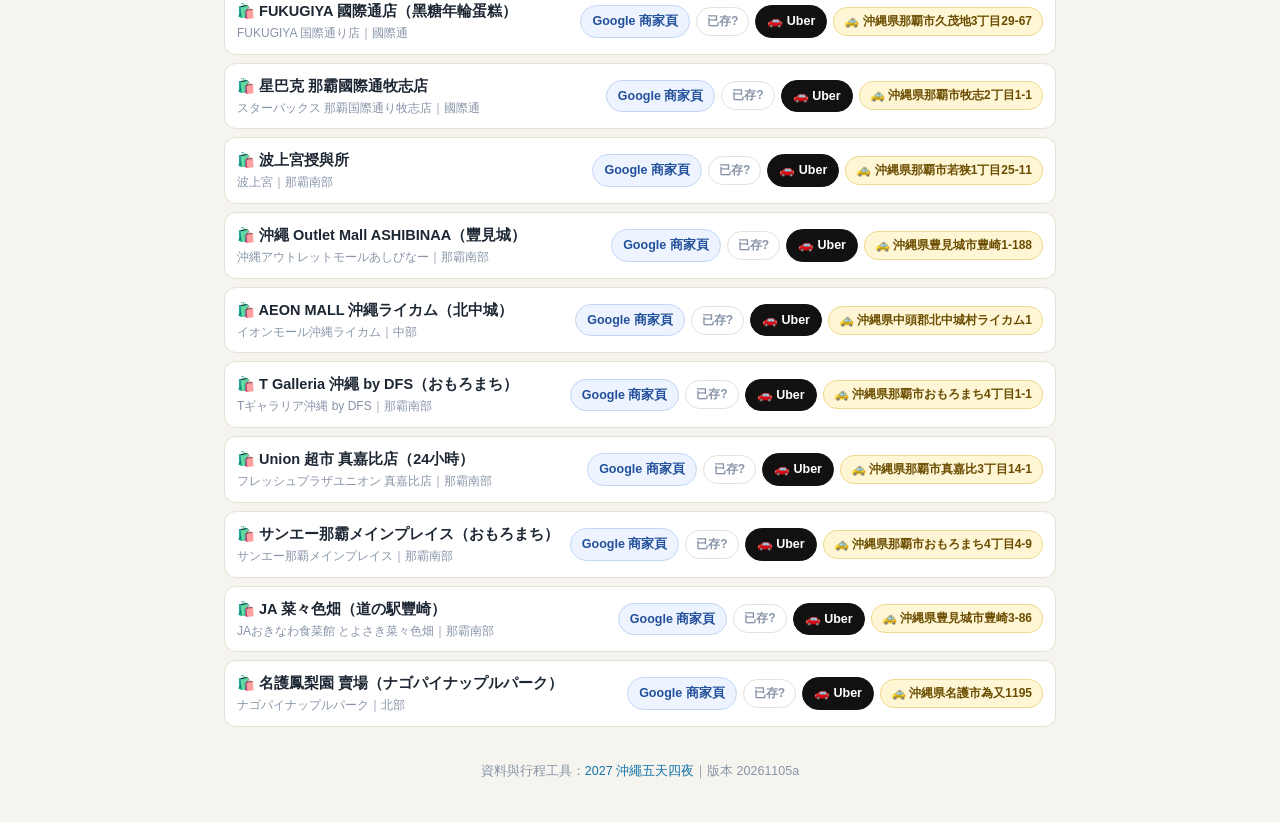
==== commit 179e85a0: "v20261105a：🤖 旅途小幫手——文字／語音提問，附近替代餐廳一鍵換進行程；選用 Claude API 新增 assets/helper.js：右下角小幫手面板，用勾選清單＋當天行程回答——附近" ====
--- a/savelist.html
+++ b/savelist.html
@@ -112,7 +112,7 @@
 
 <footer>資料與行程工具：<a href="index.html">2027 沖繩五天四夜</a>｜版本 <span id="ver"></span></footer>
 
-<script src="assets/data.js?v=20261010g"></script>
+<script src="assets/data.js?v=20261105a"></script>
 <script>
 (function () {
   'use strict';
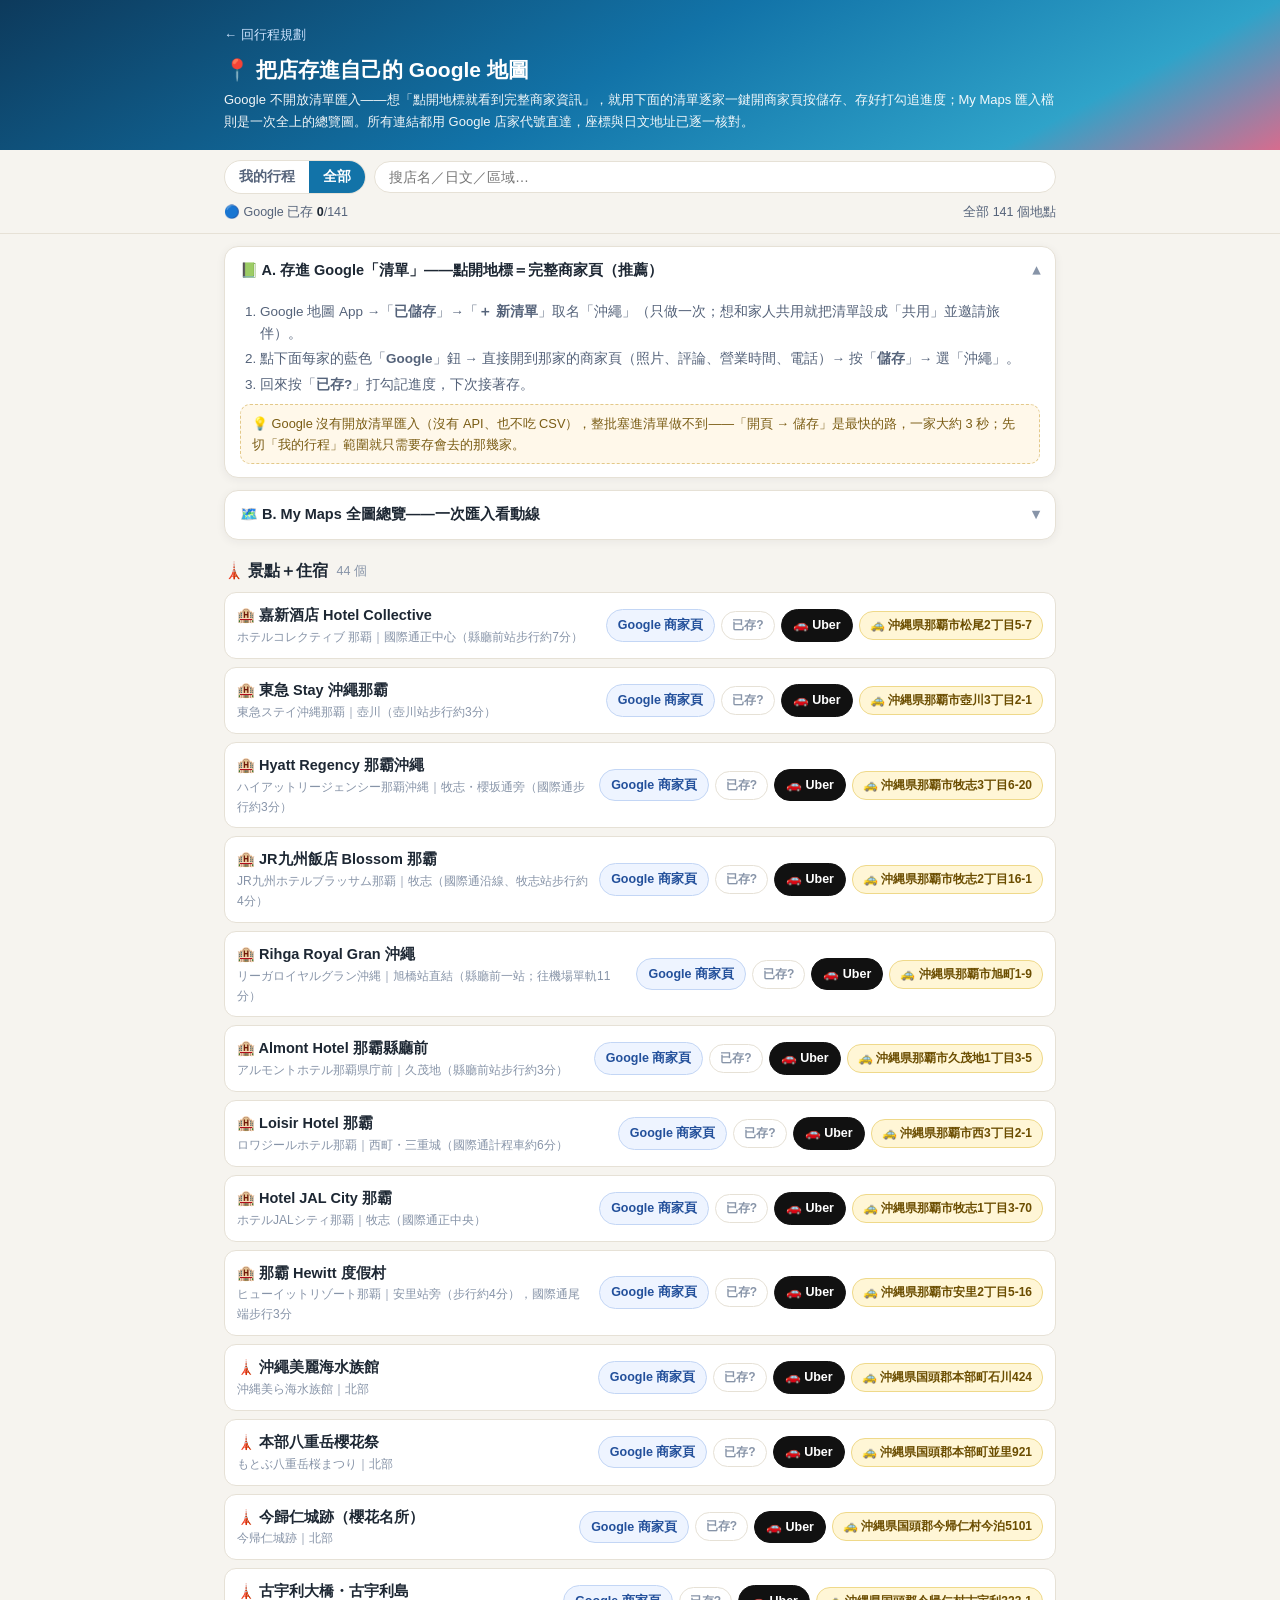
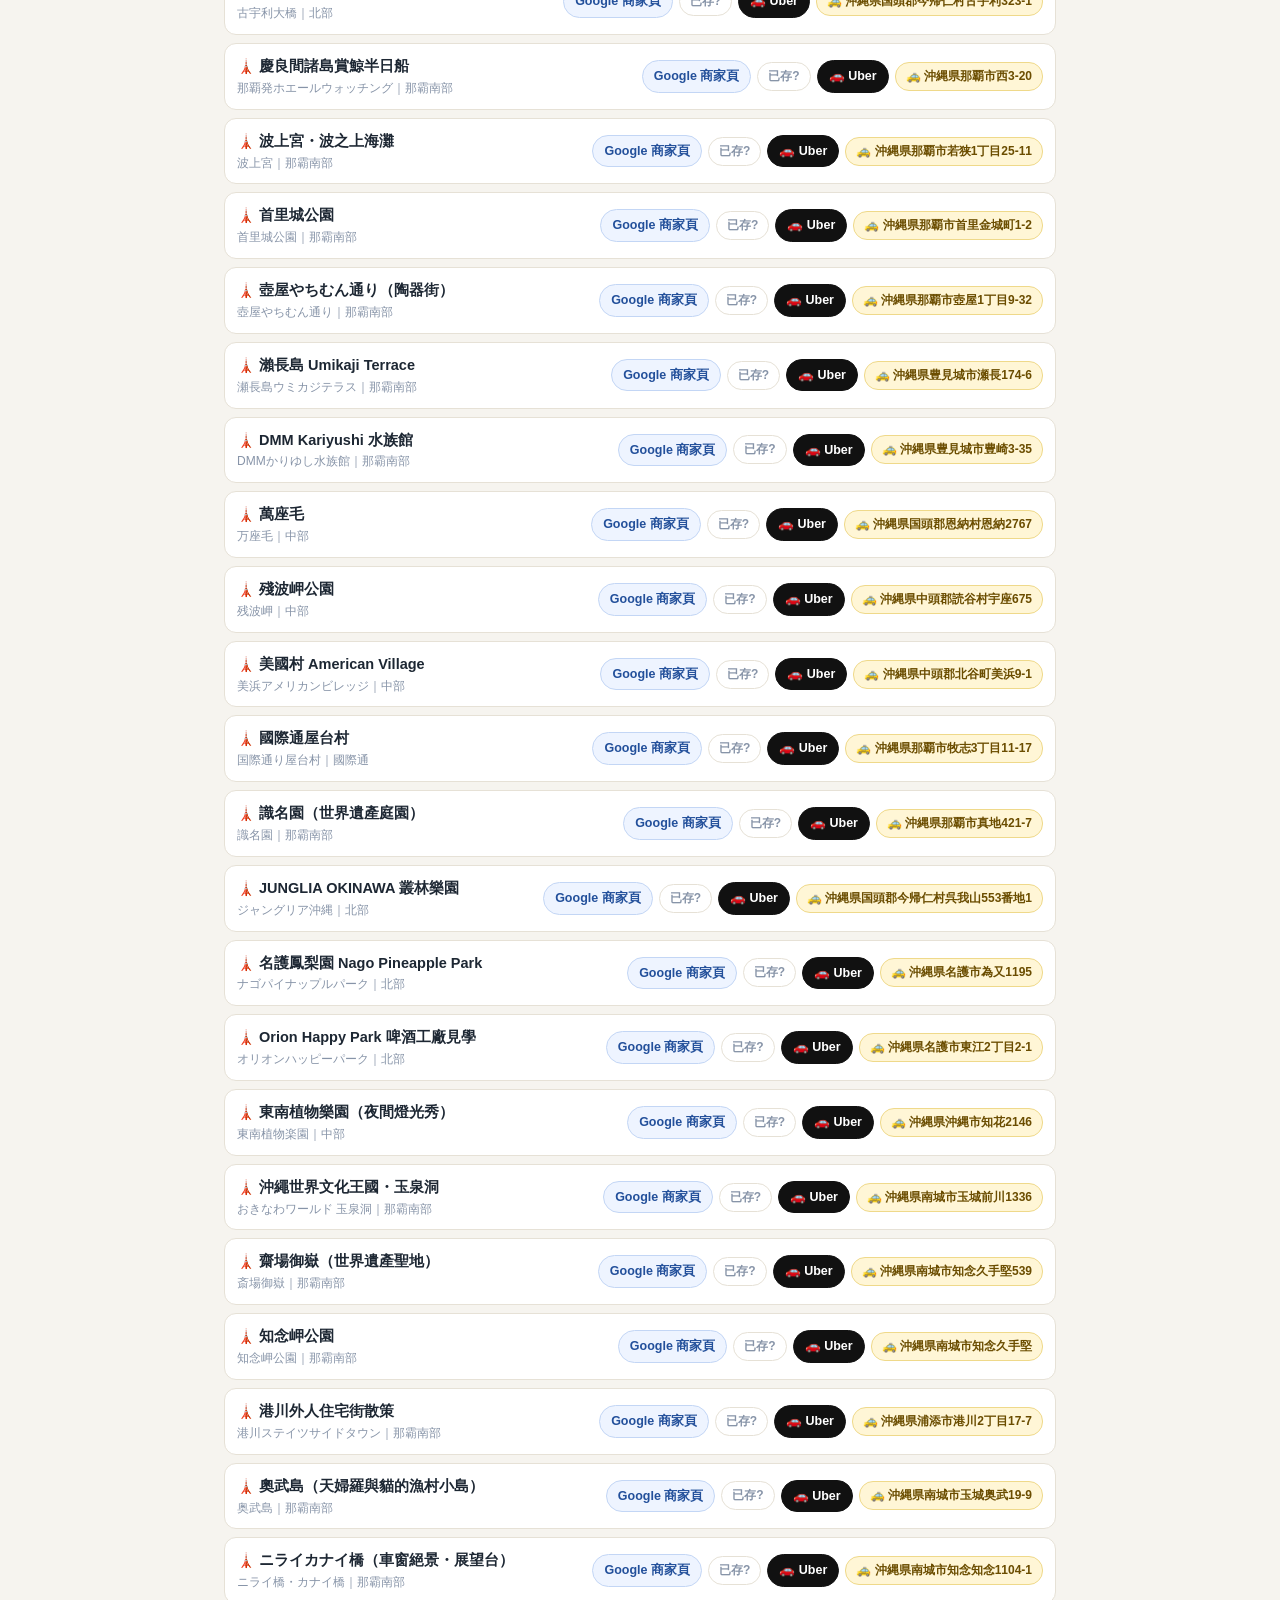
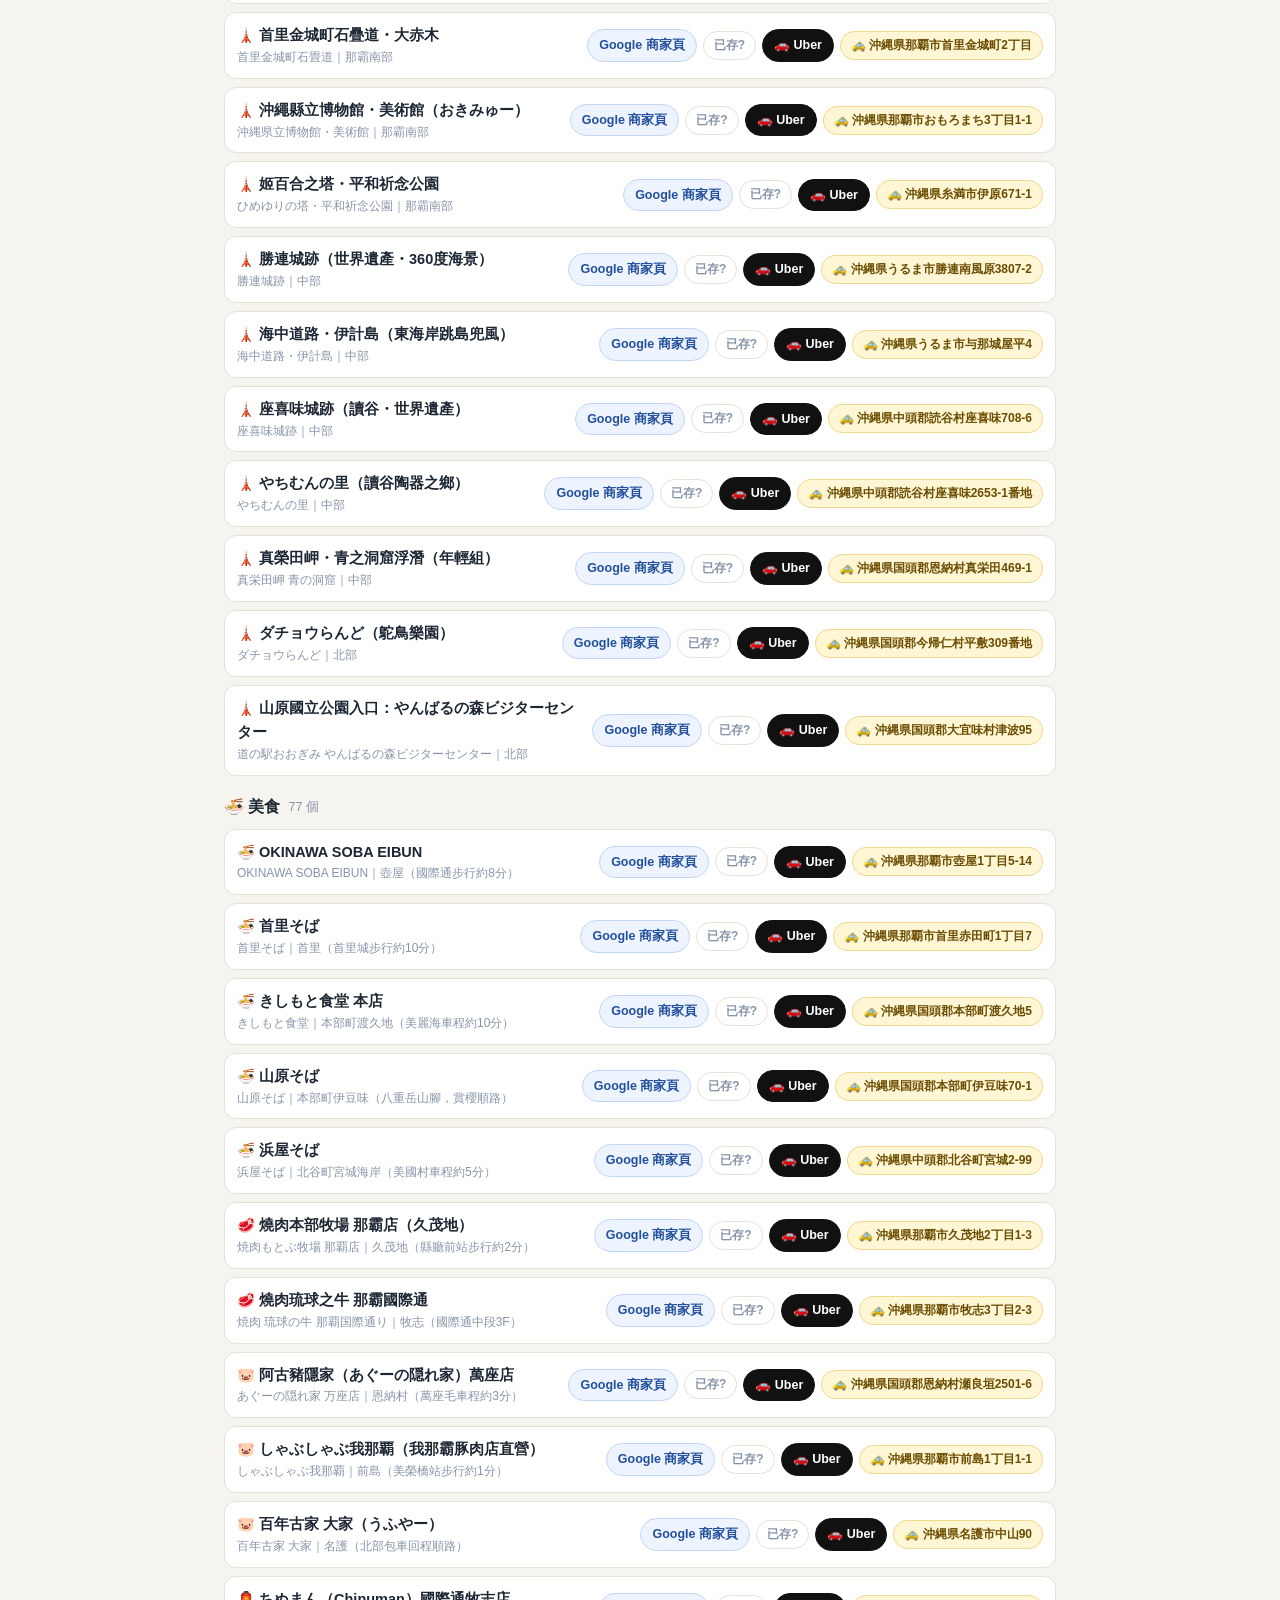
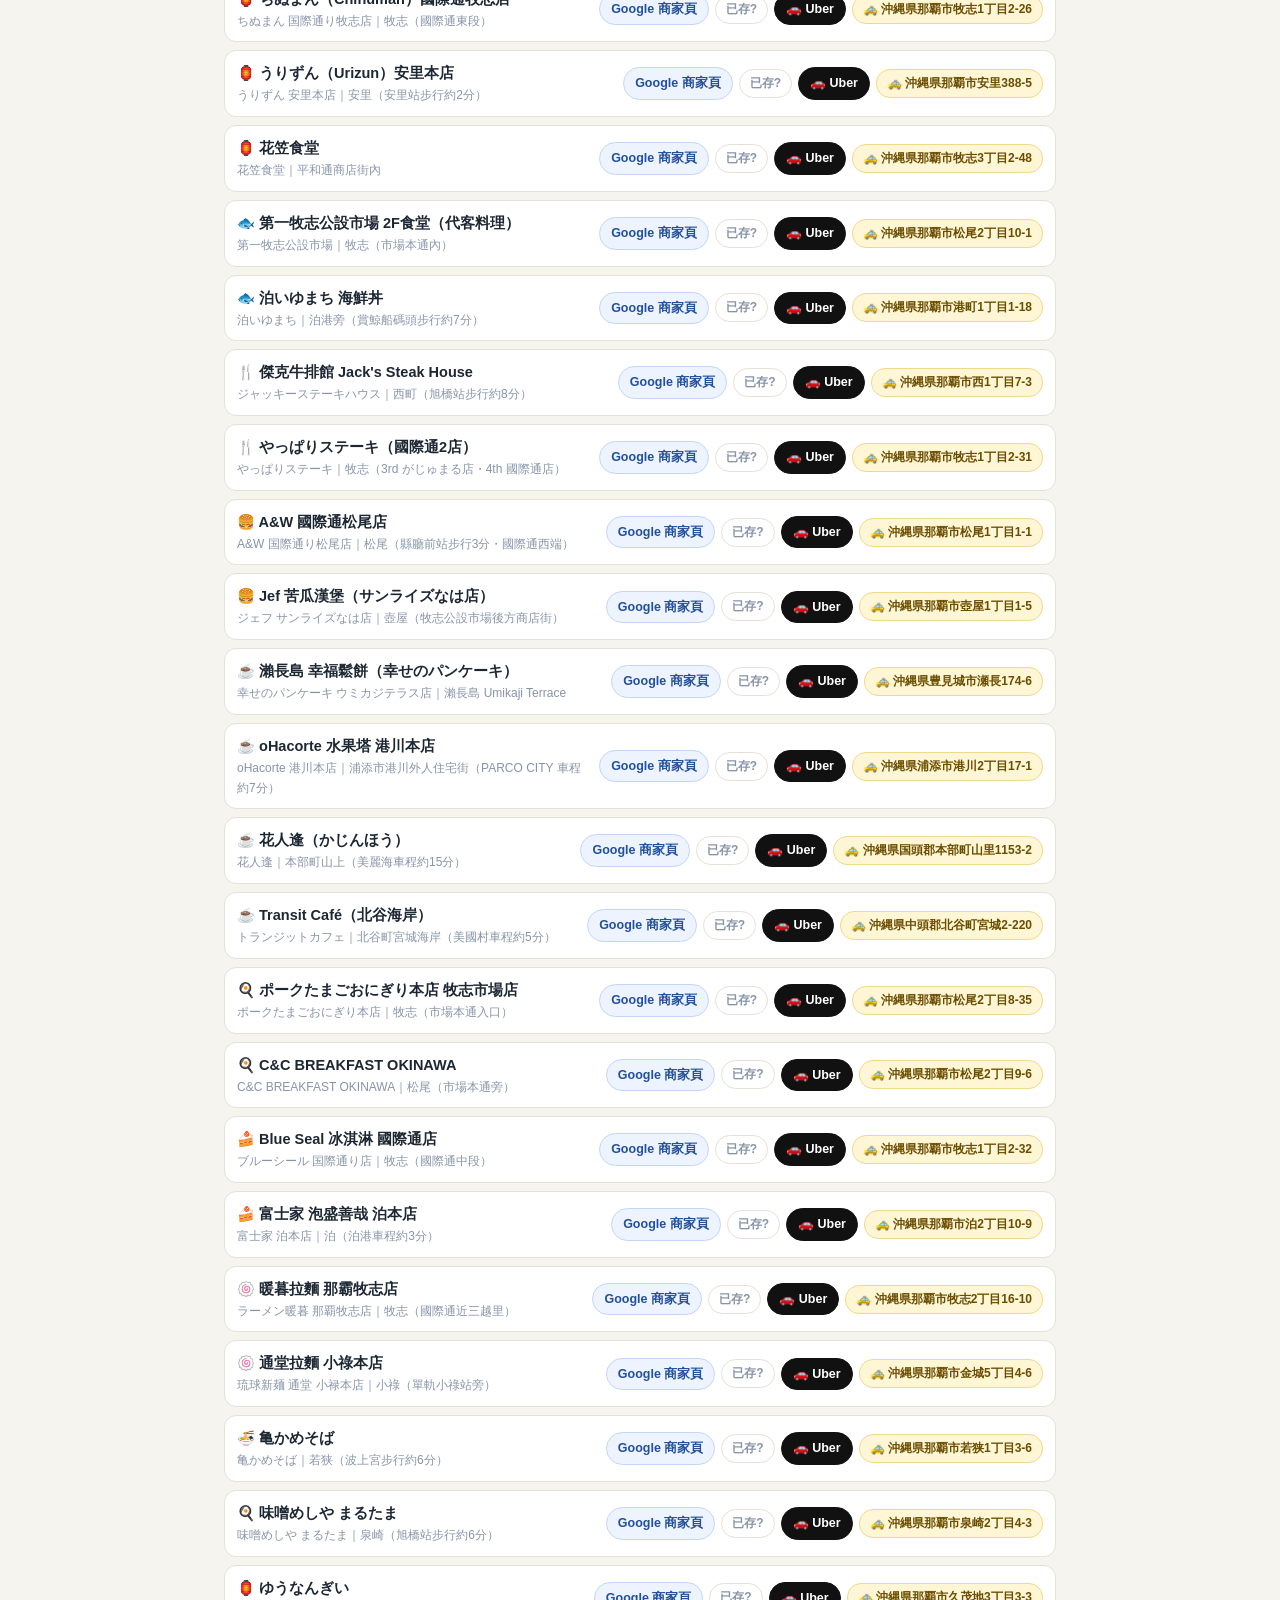
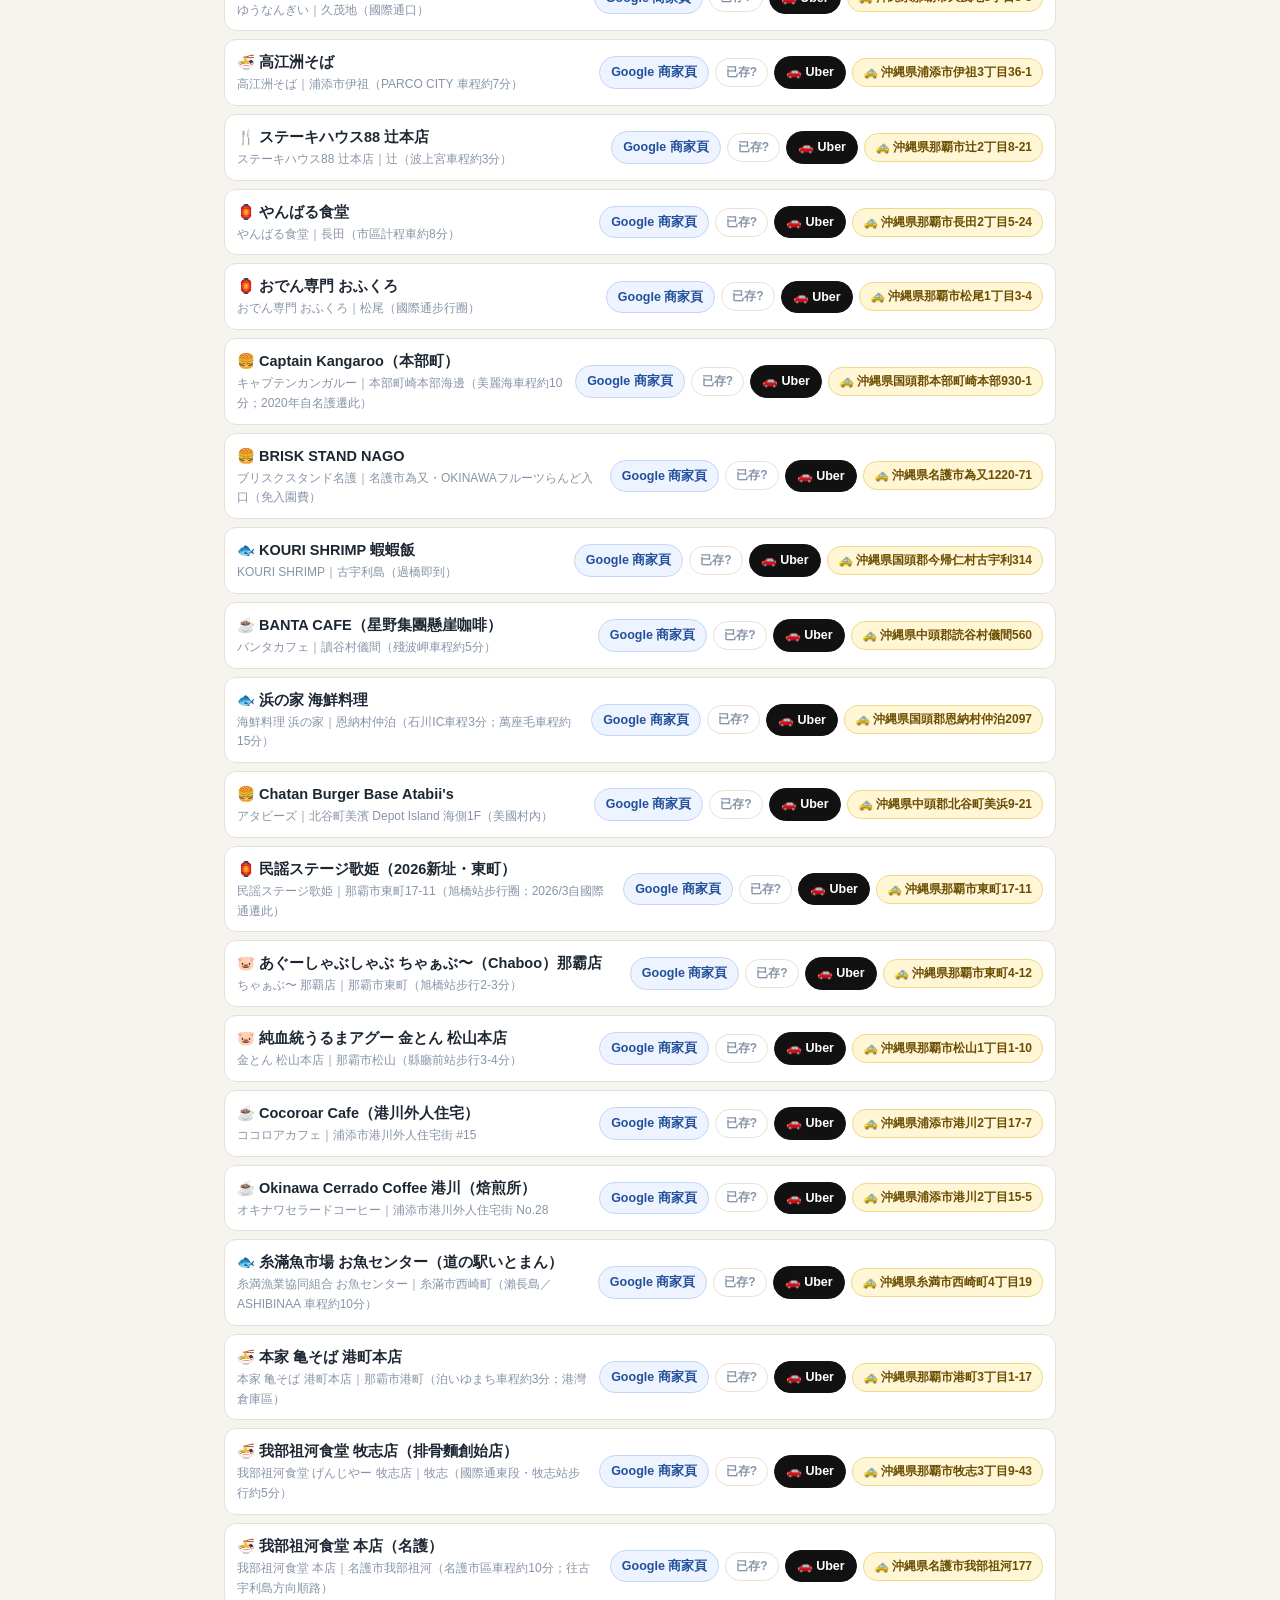
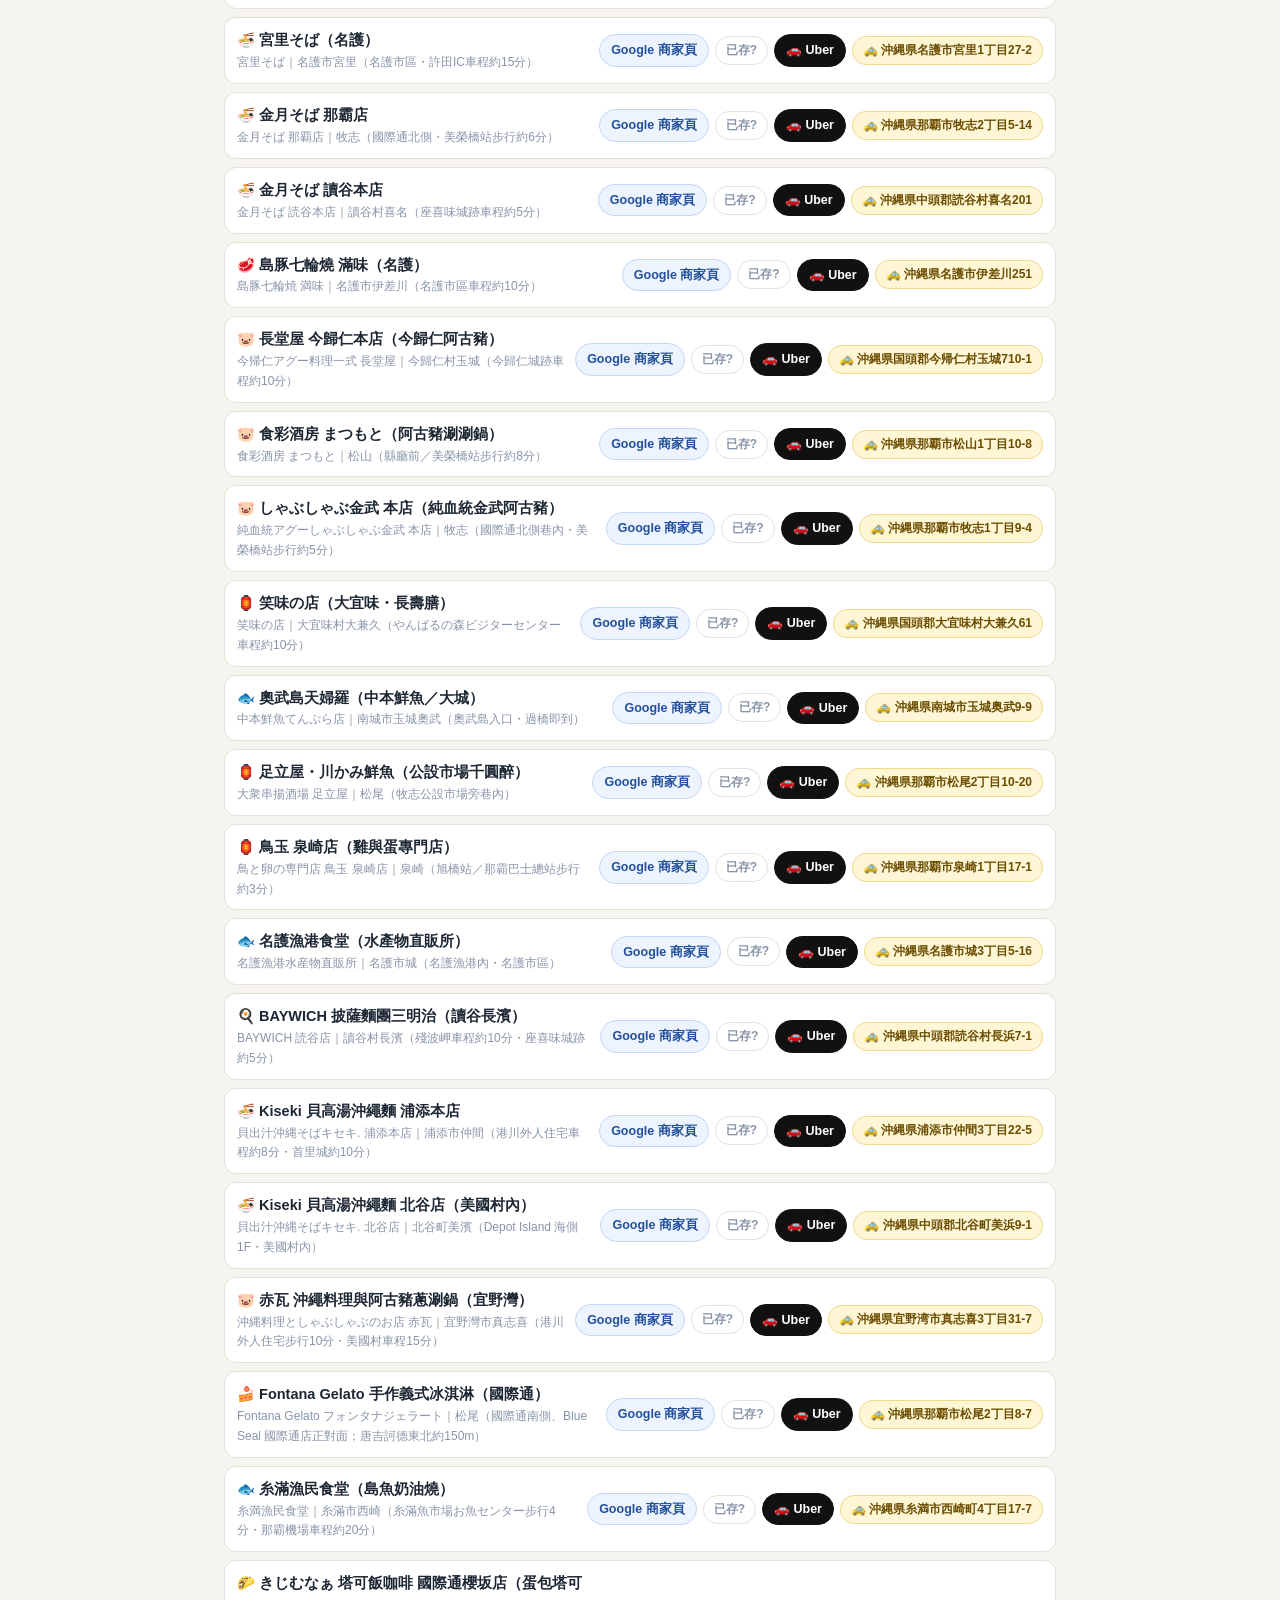
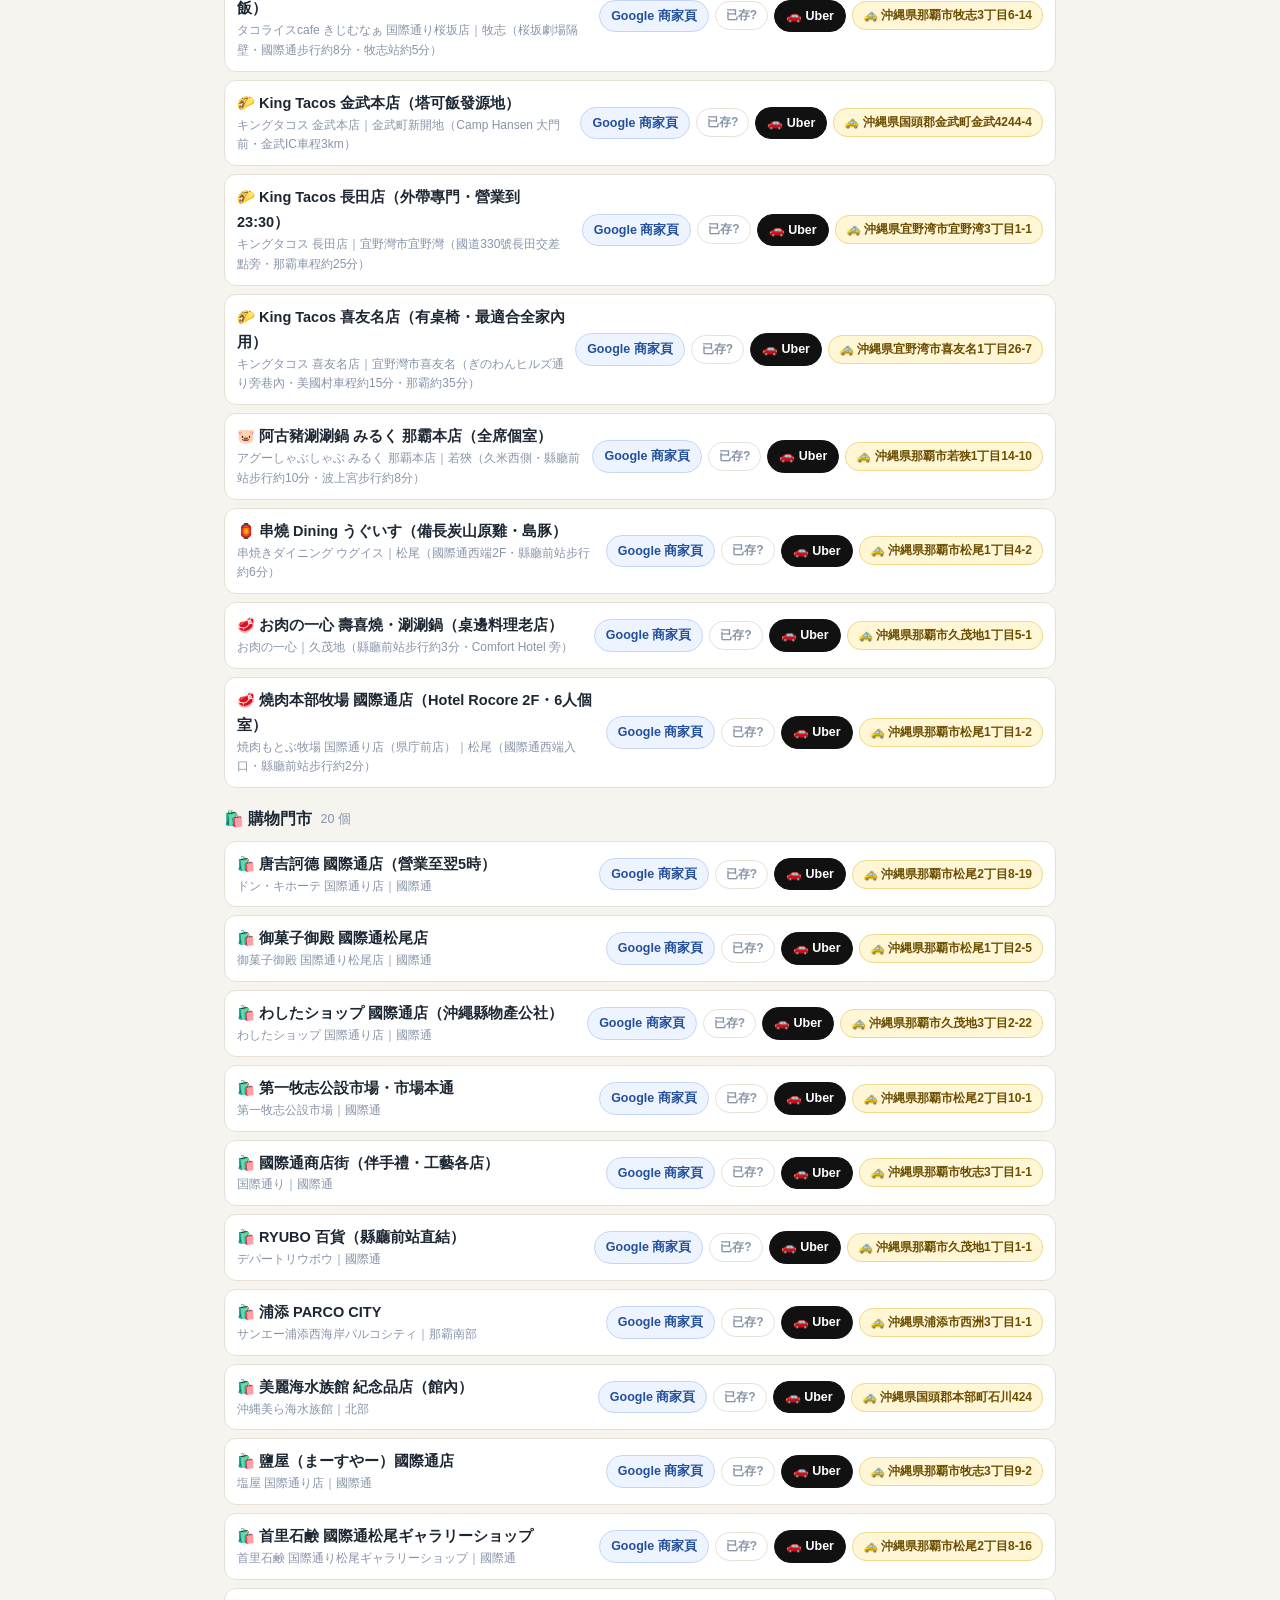
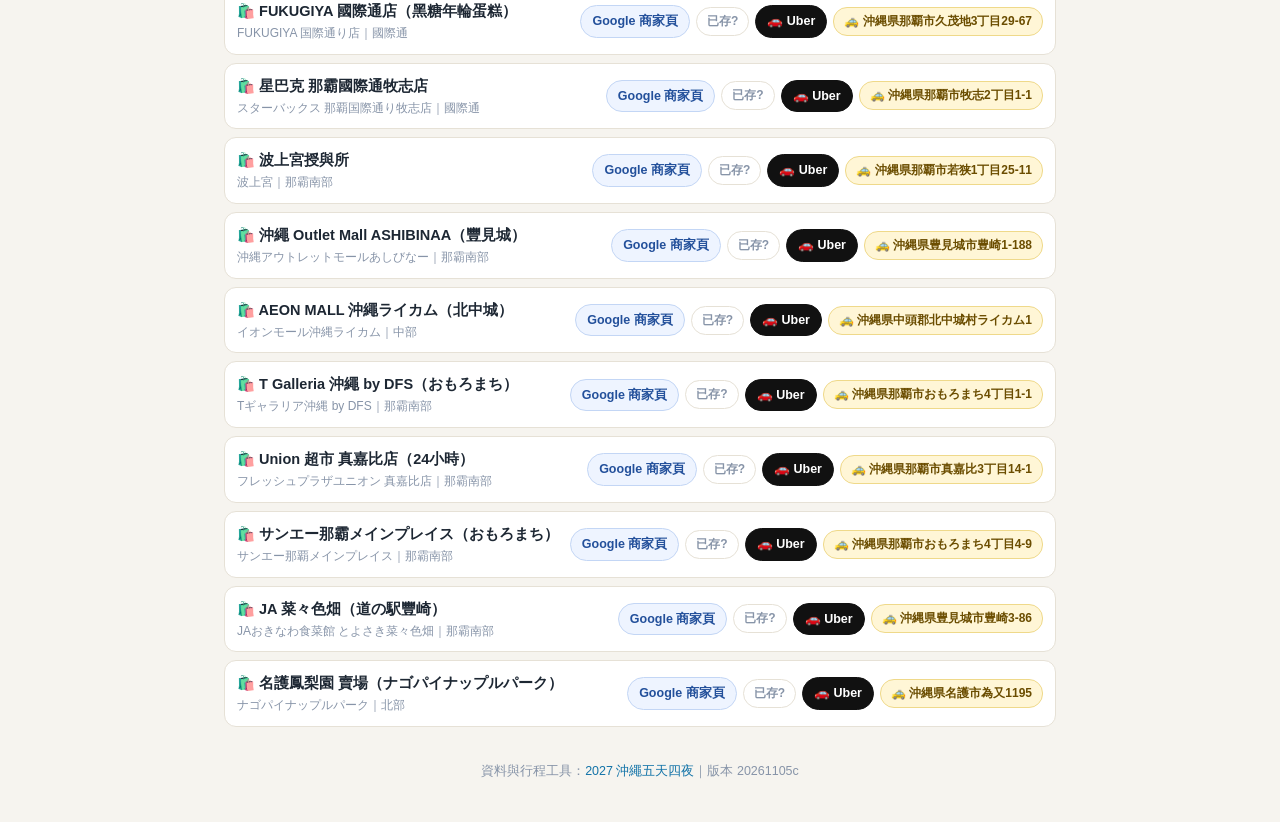
==== commit becbbecb: "v20261105c：小幫手改走共用 AI 代理（Cloudflare Worker，預設 Gemini）——家人裝置免設定；規則答案可一鍵「改問 AI」 新增 worker/ai-proxy.js（" ====
--- a/savelist.html
+++ b/savelist.html
@@ -112,7 +112,7 @@
 
 <footer>資料與行程工具：<a href="index.html">2027 沖繩五天四夜</a>｜版本 <span id="ver"></span></footer>
 
-<script src="assets/data.js?v=20261105a"></script>
+<script src="assets/data.js?v=20261105c"></script>
 <script>
 (function () {
   'use strict';
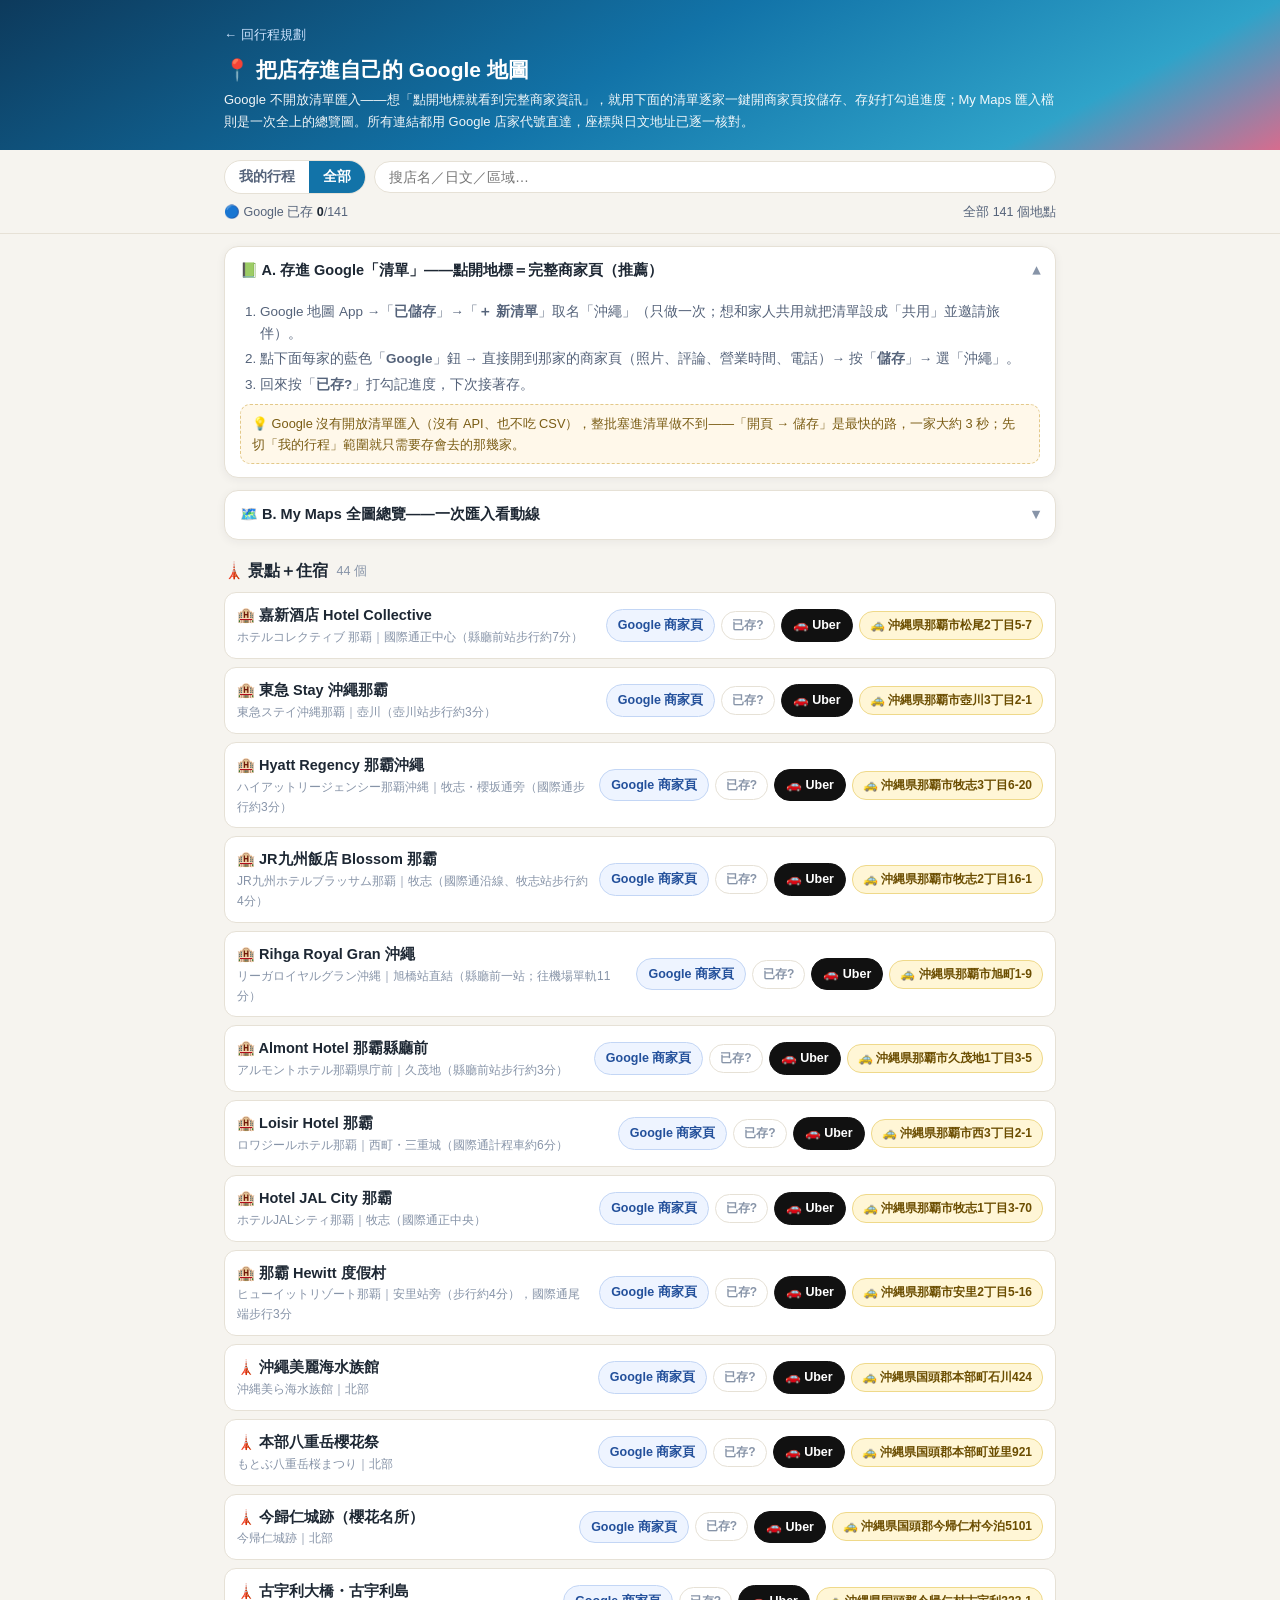
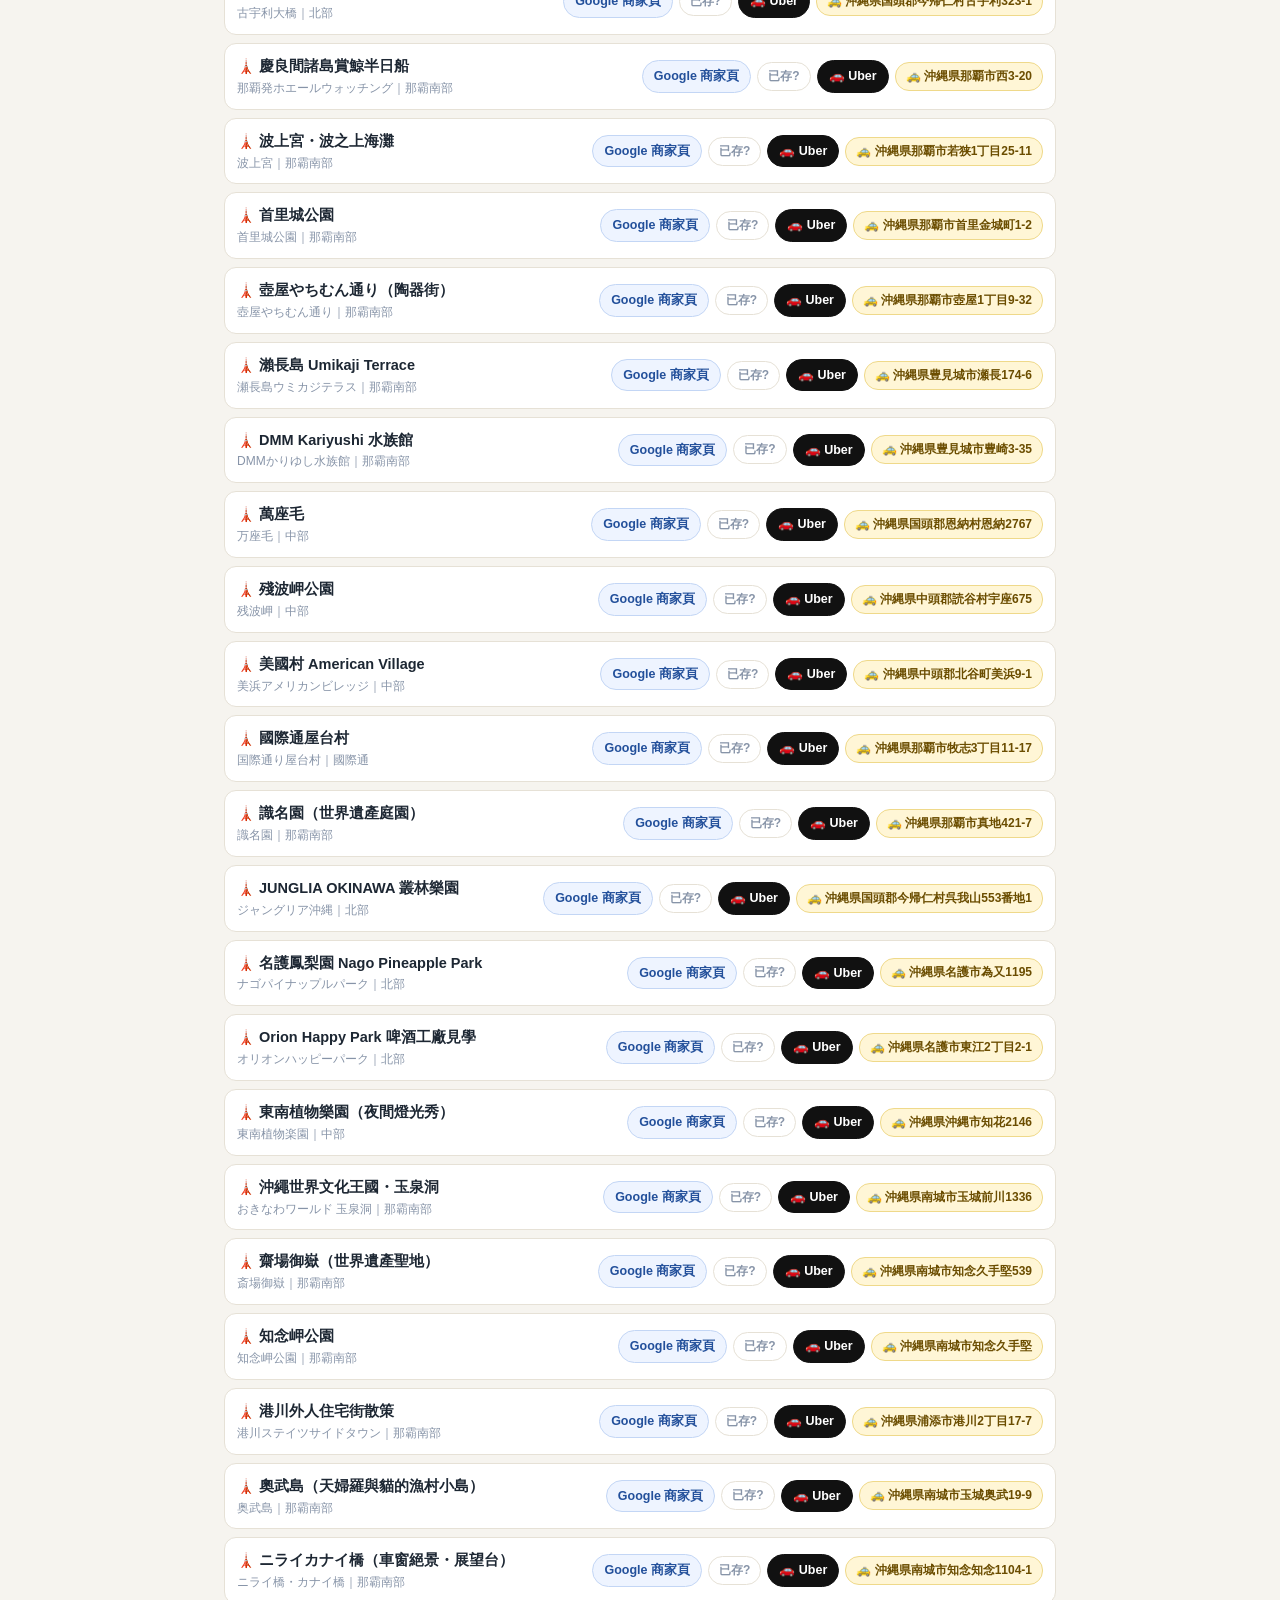
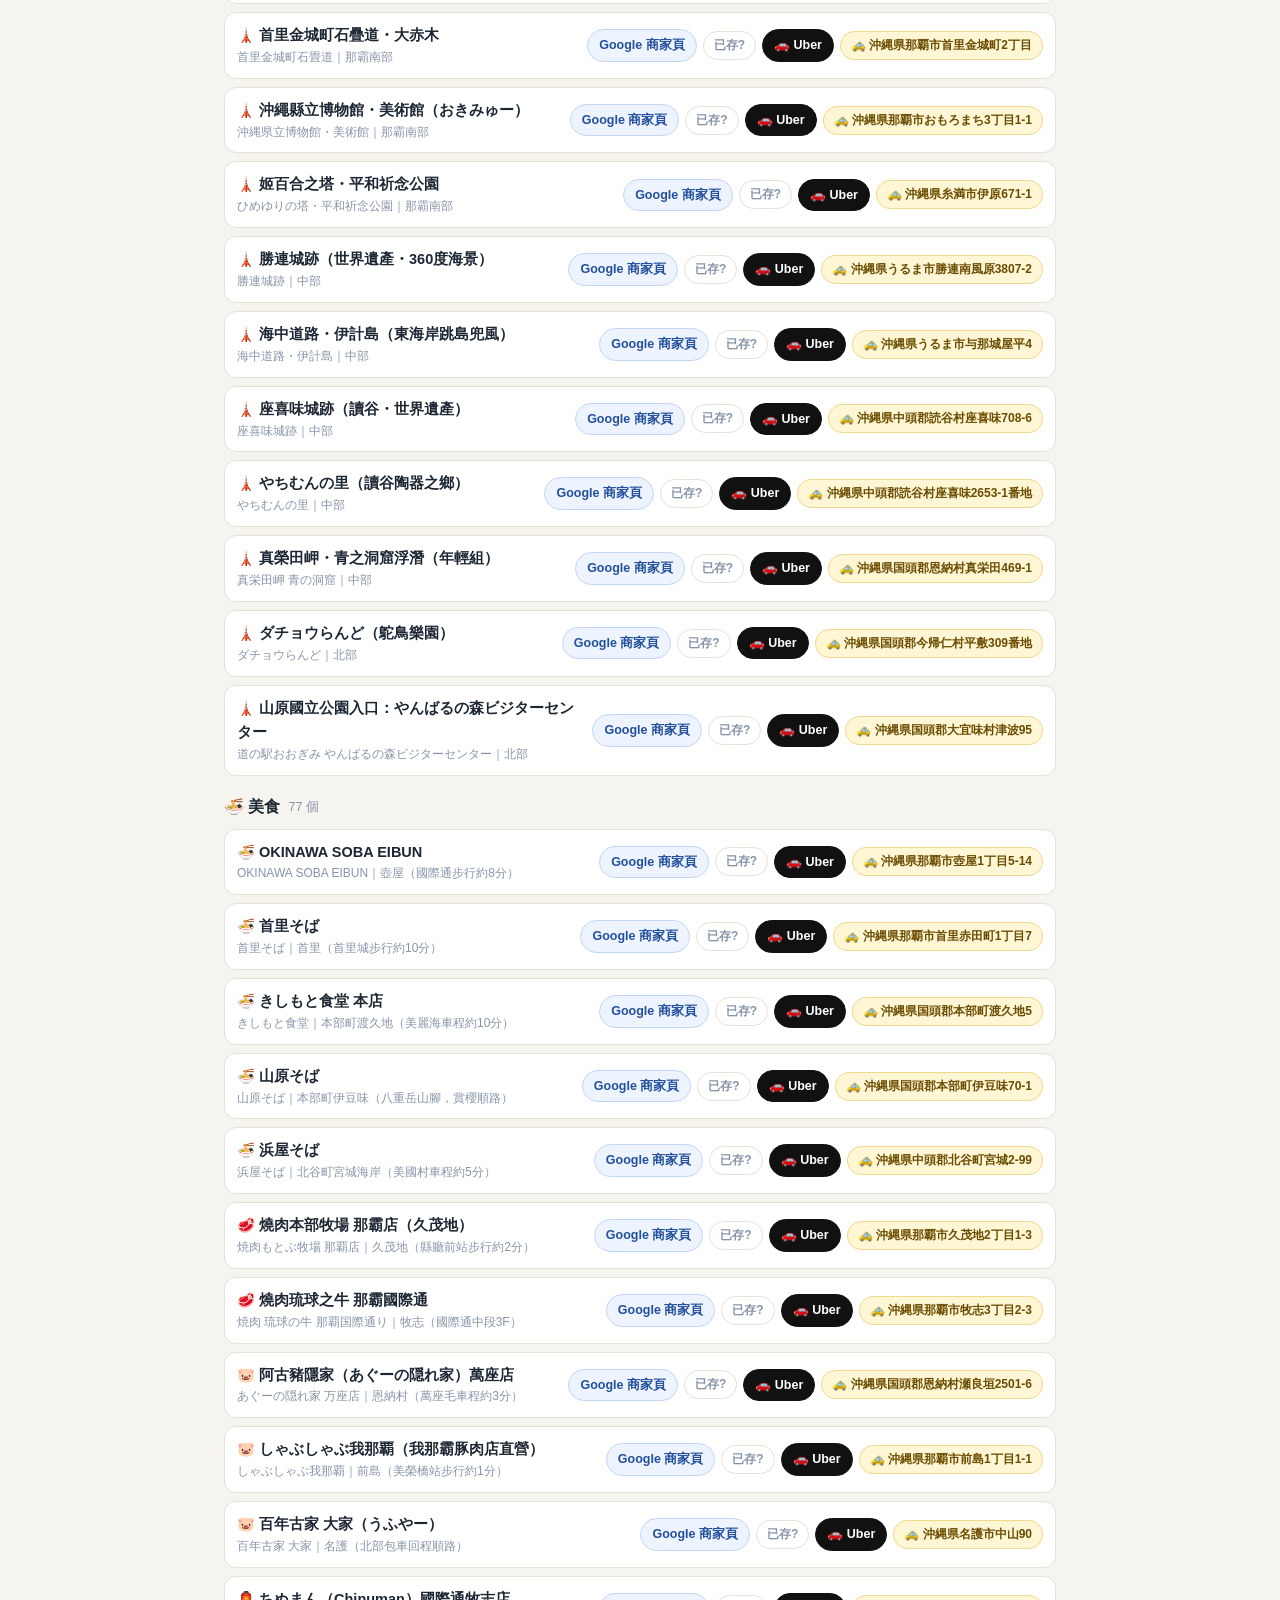
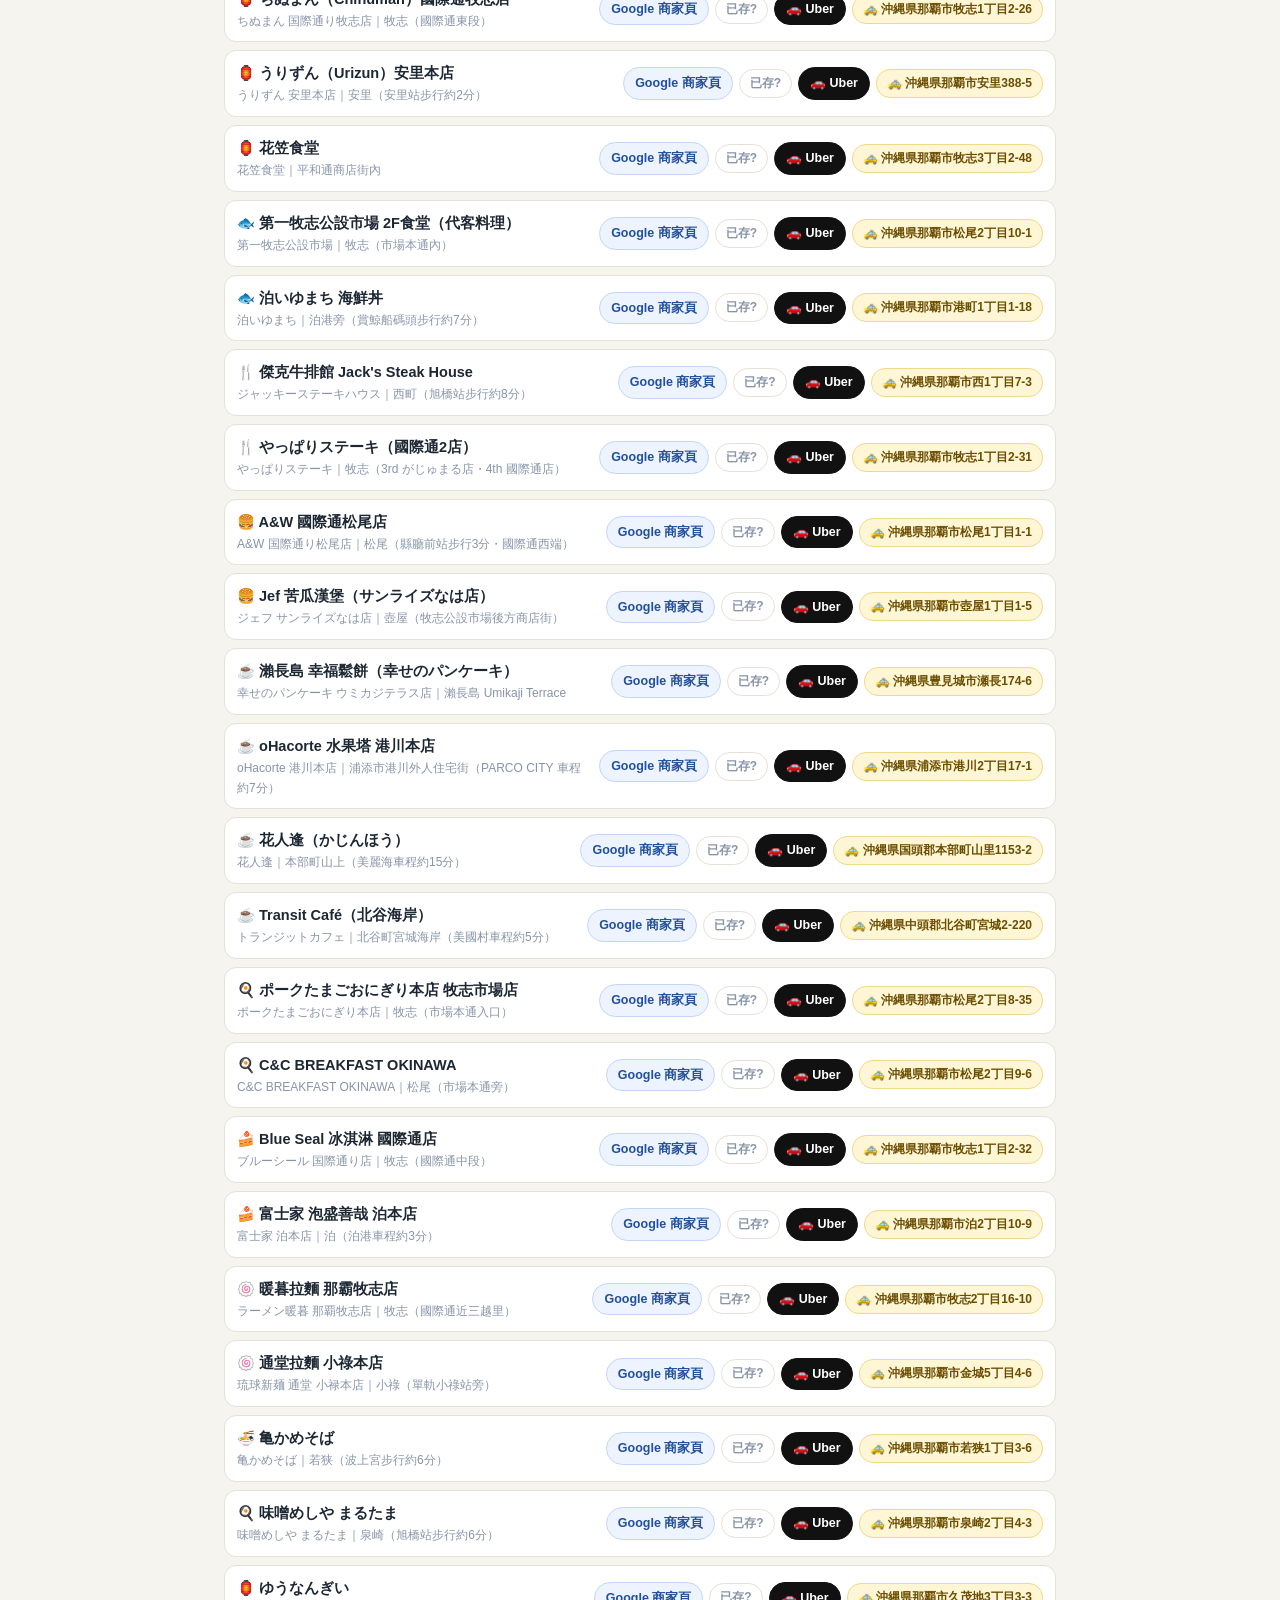
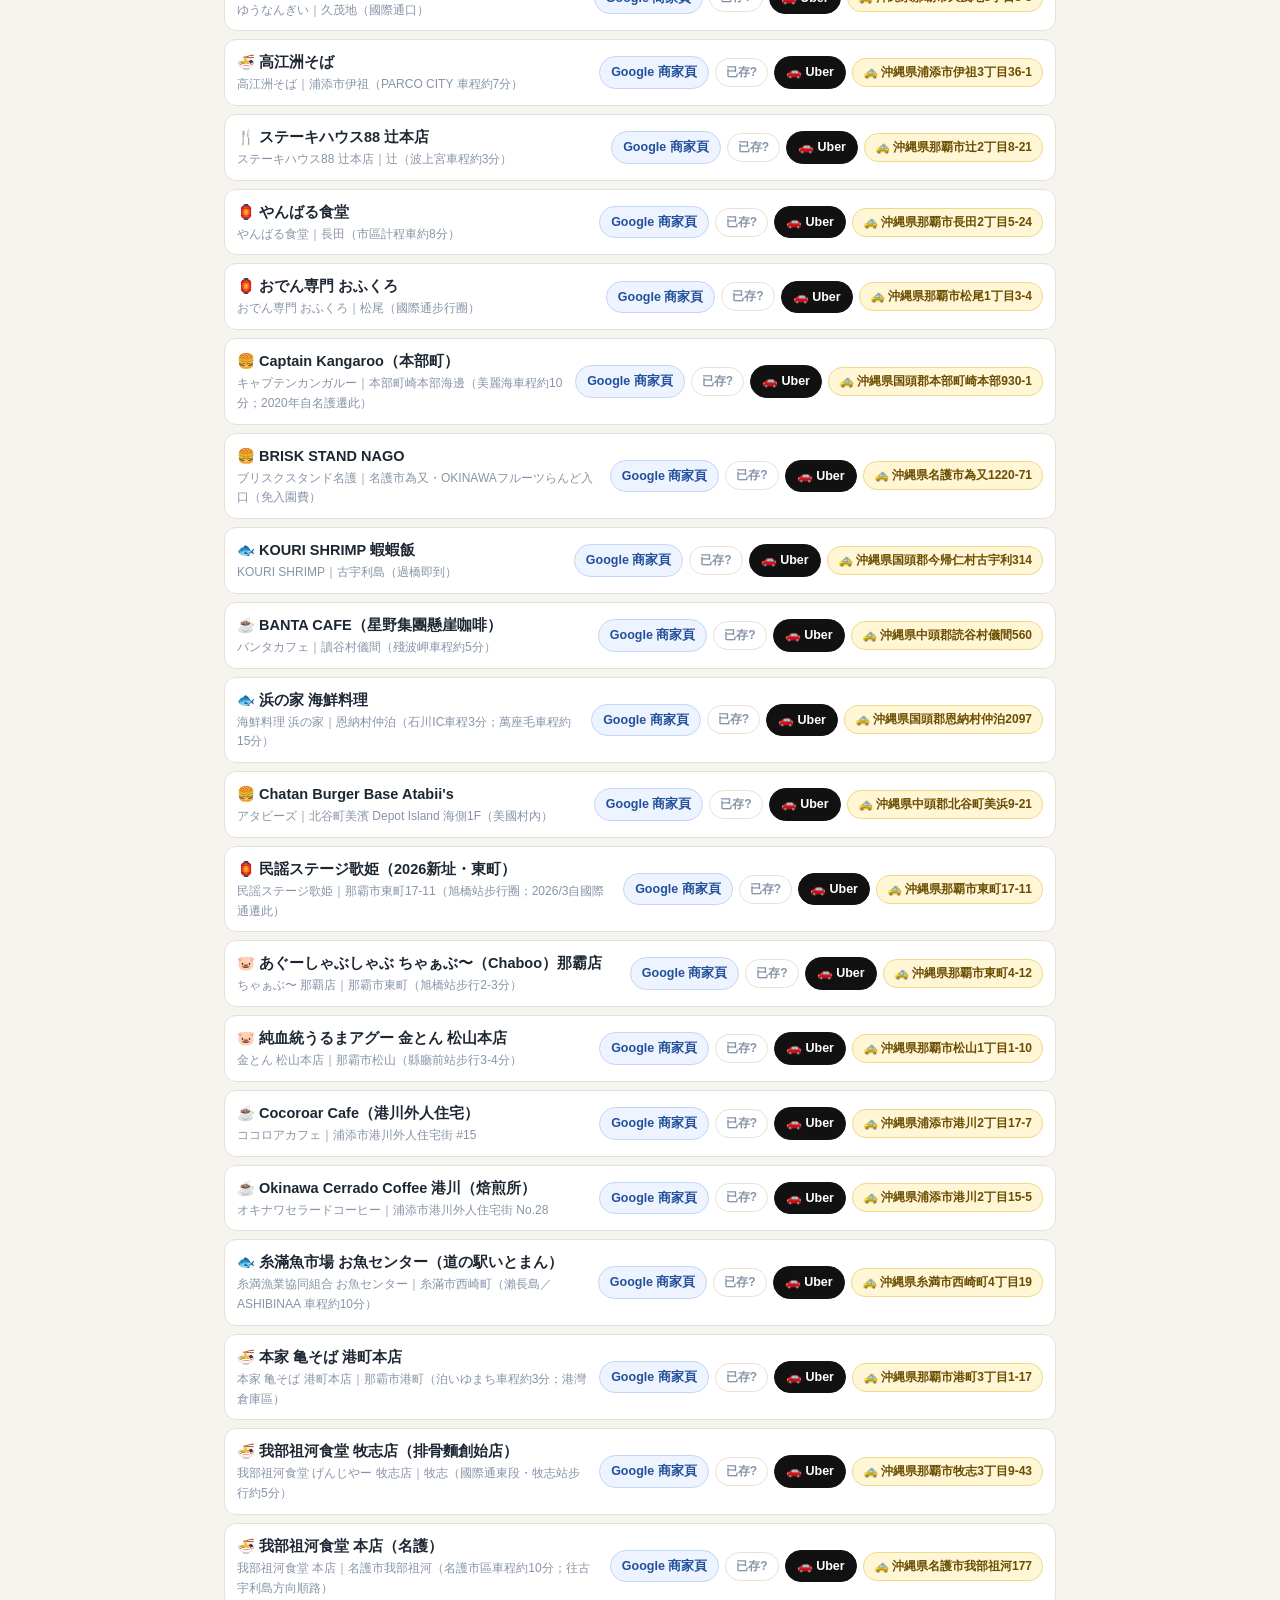
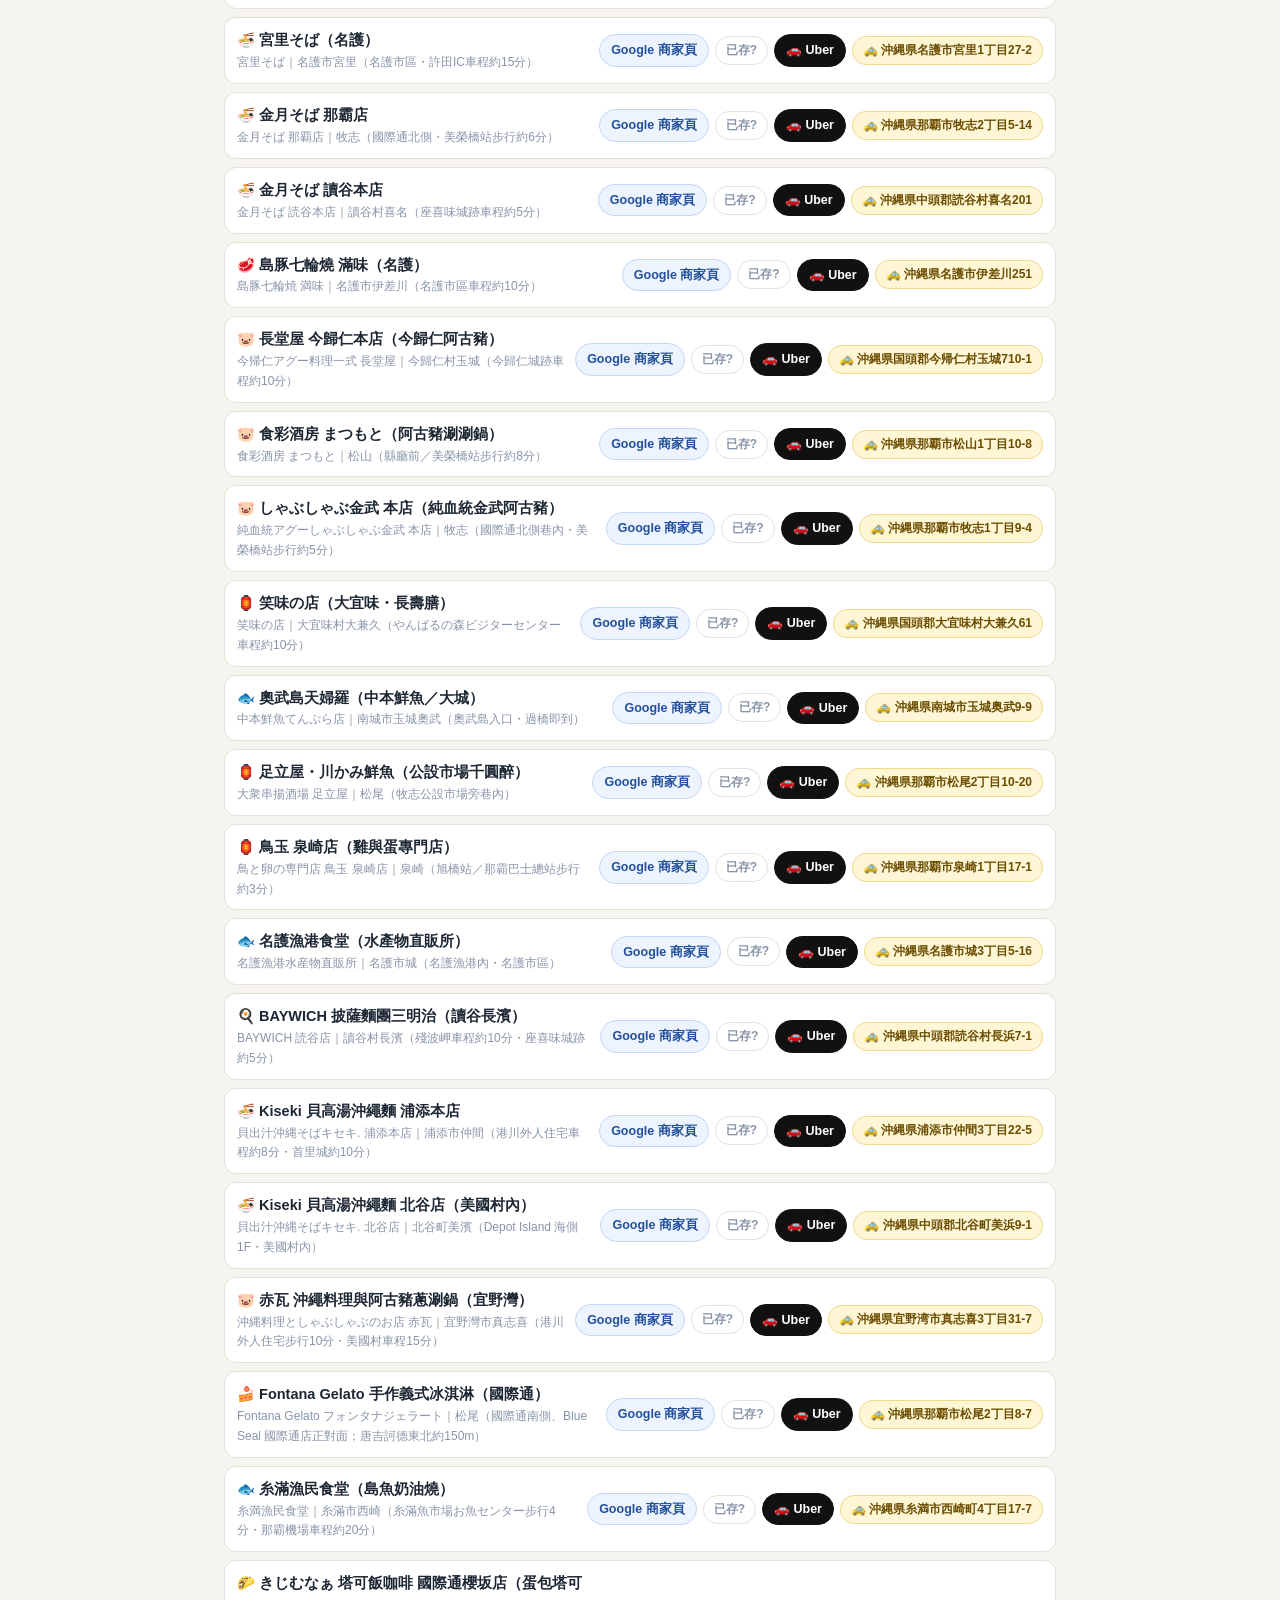
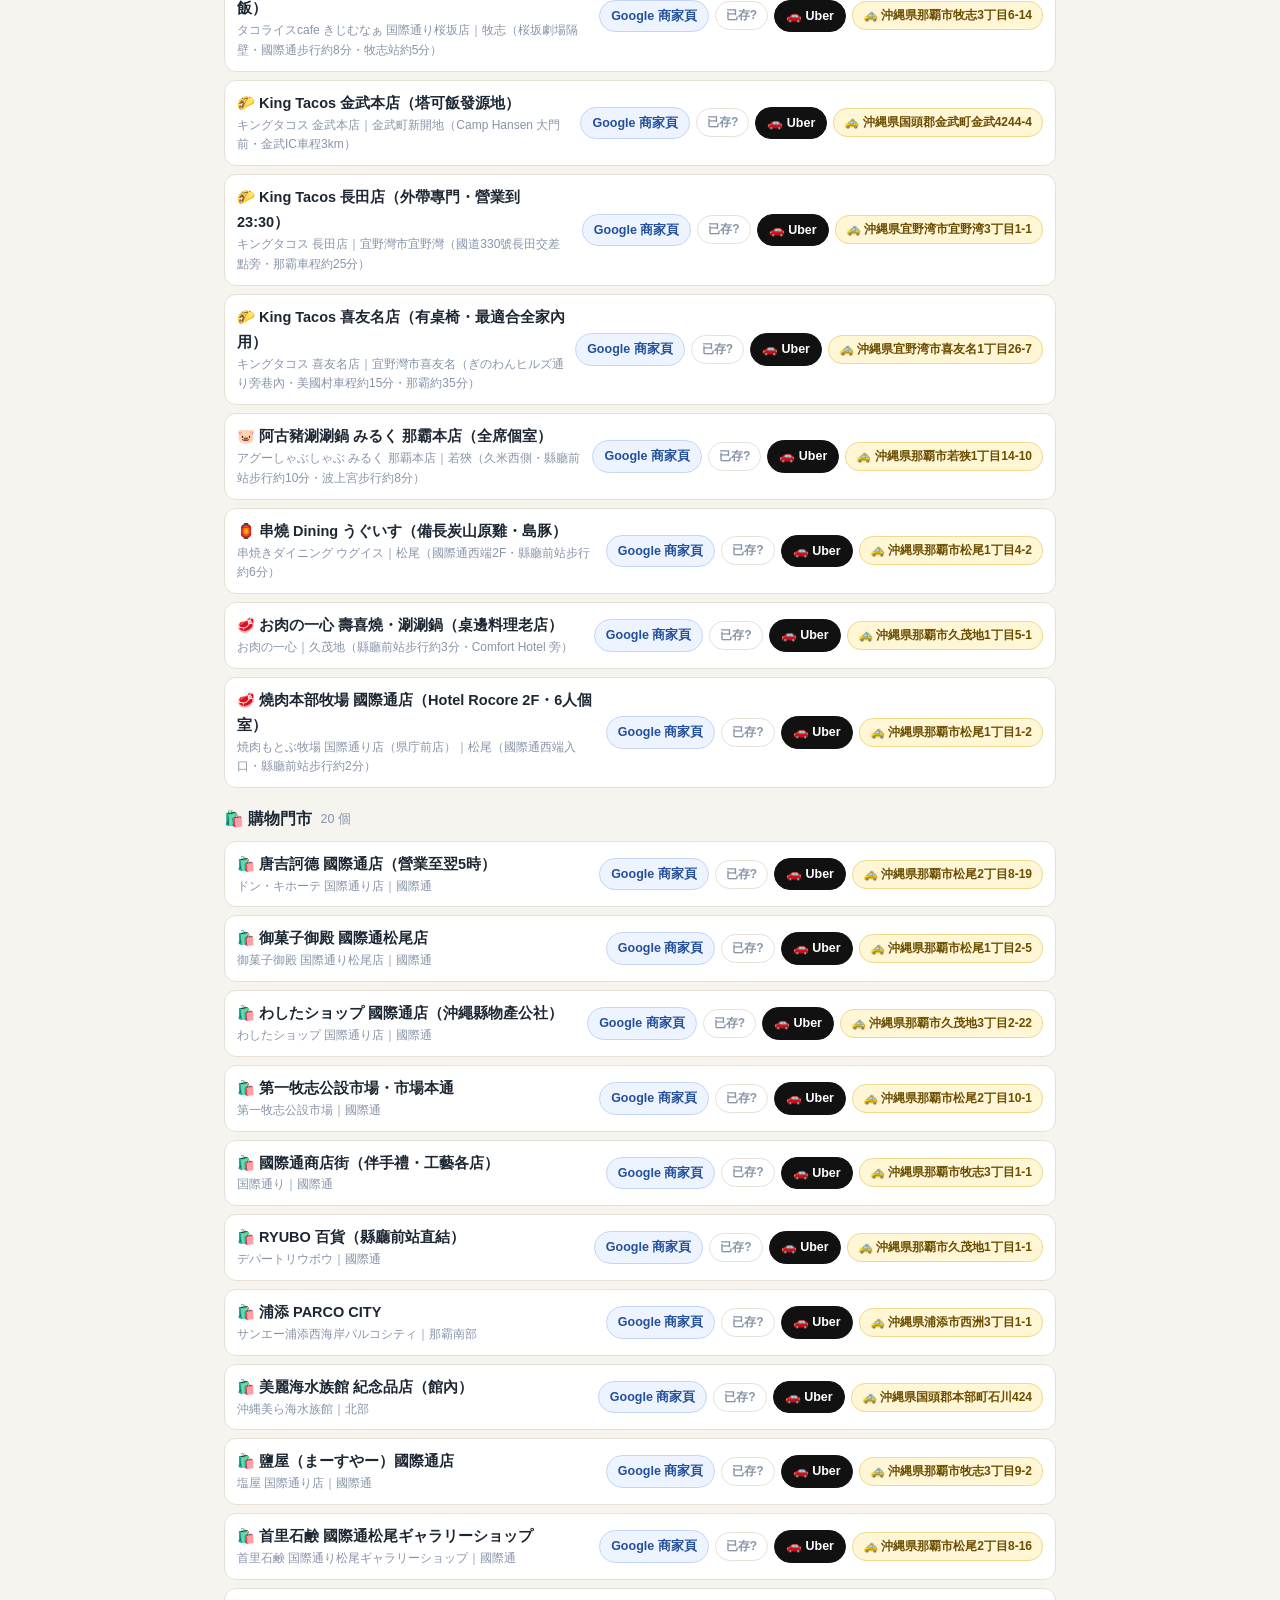
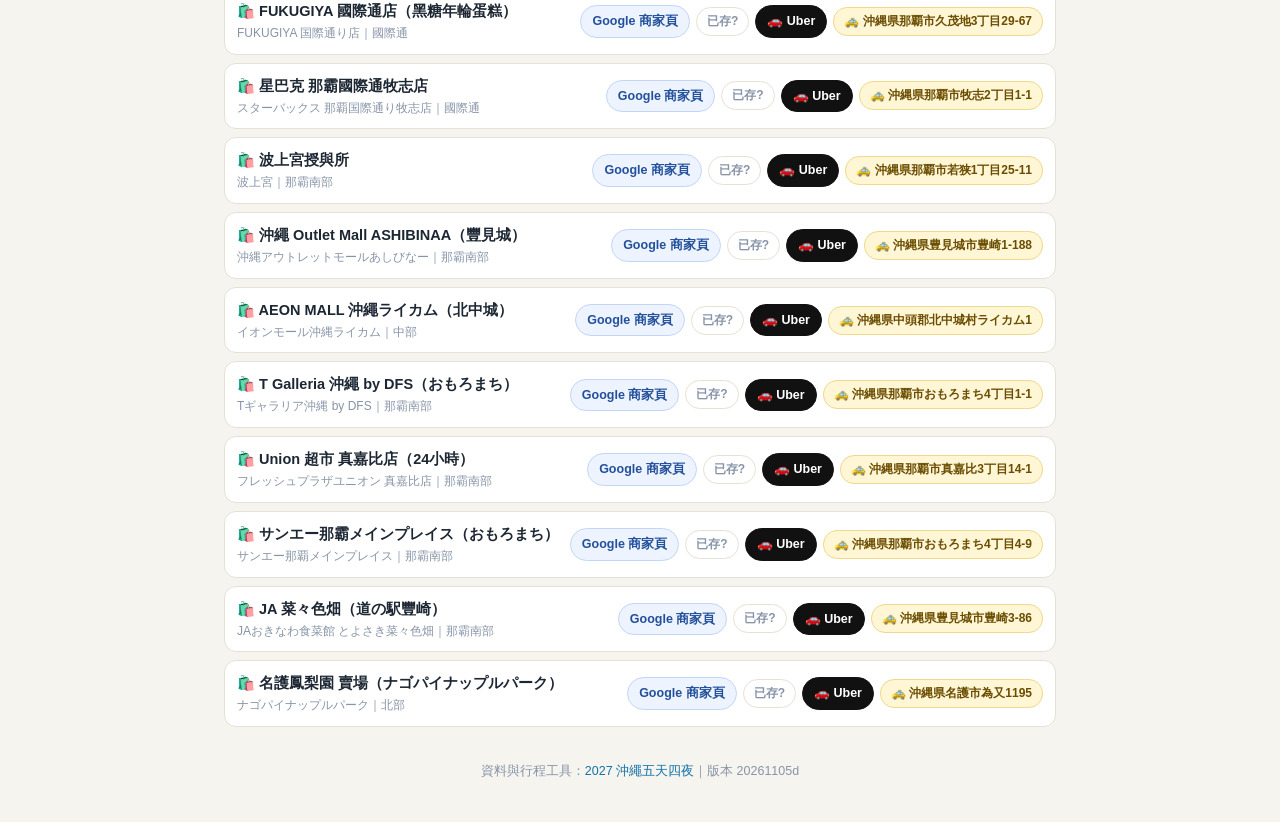
==== commit 31d3af32: "v20261105d：小幫手接上共用 AI 代理 https://oki-helper-ai.kenhuangads.workers.dev（預設 Gemini）；代理回傳備援備註 data.js C" ====
--- a/savelist.html
+++ b/savelist.html
@@ -112,7 +112,7 @@
 
 <footer>資料與行程工具：<a href="index.html">2027 沖繩五天四夜</a>｜版本 <span id="ver"></span></footer>
 
-<script src="assets/data.js?v=20261105c"></script>
+<script src="assets/data.js?v=20261105d"></script>
 <script>
 (function () {
   'use strict';
